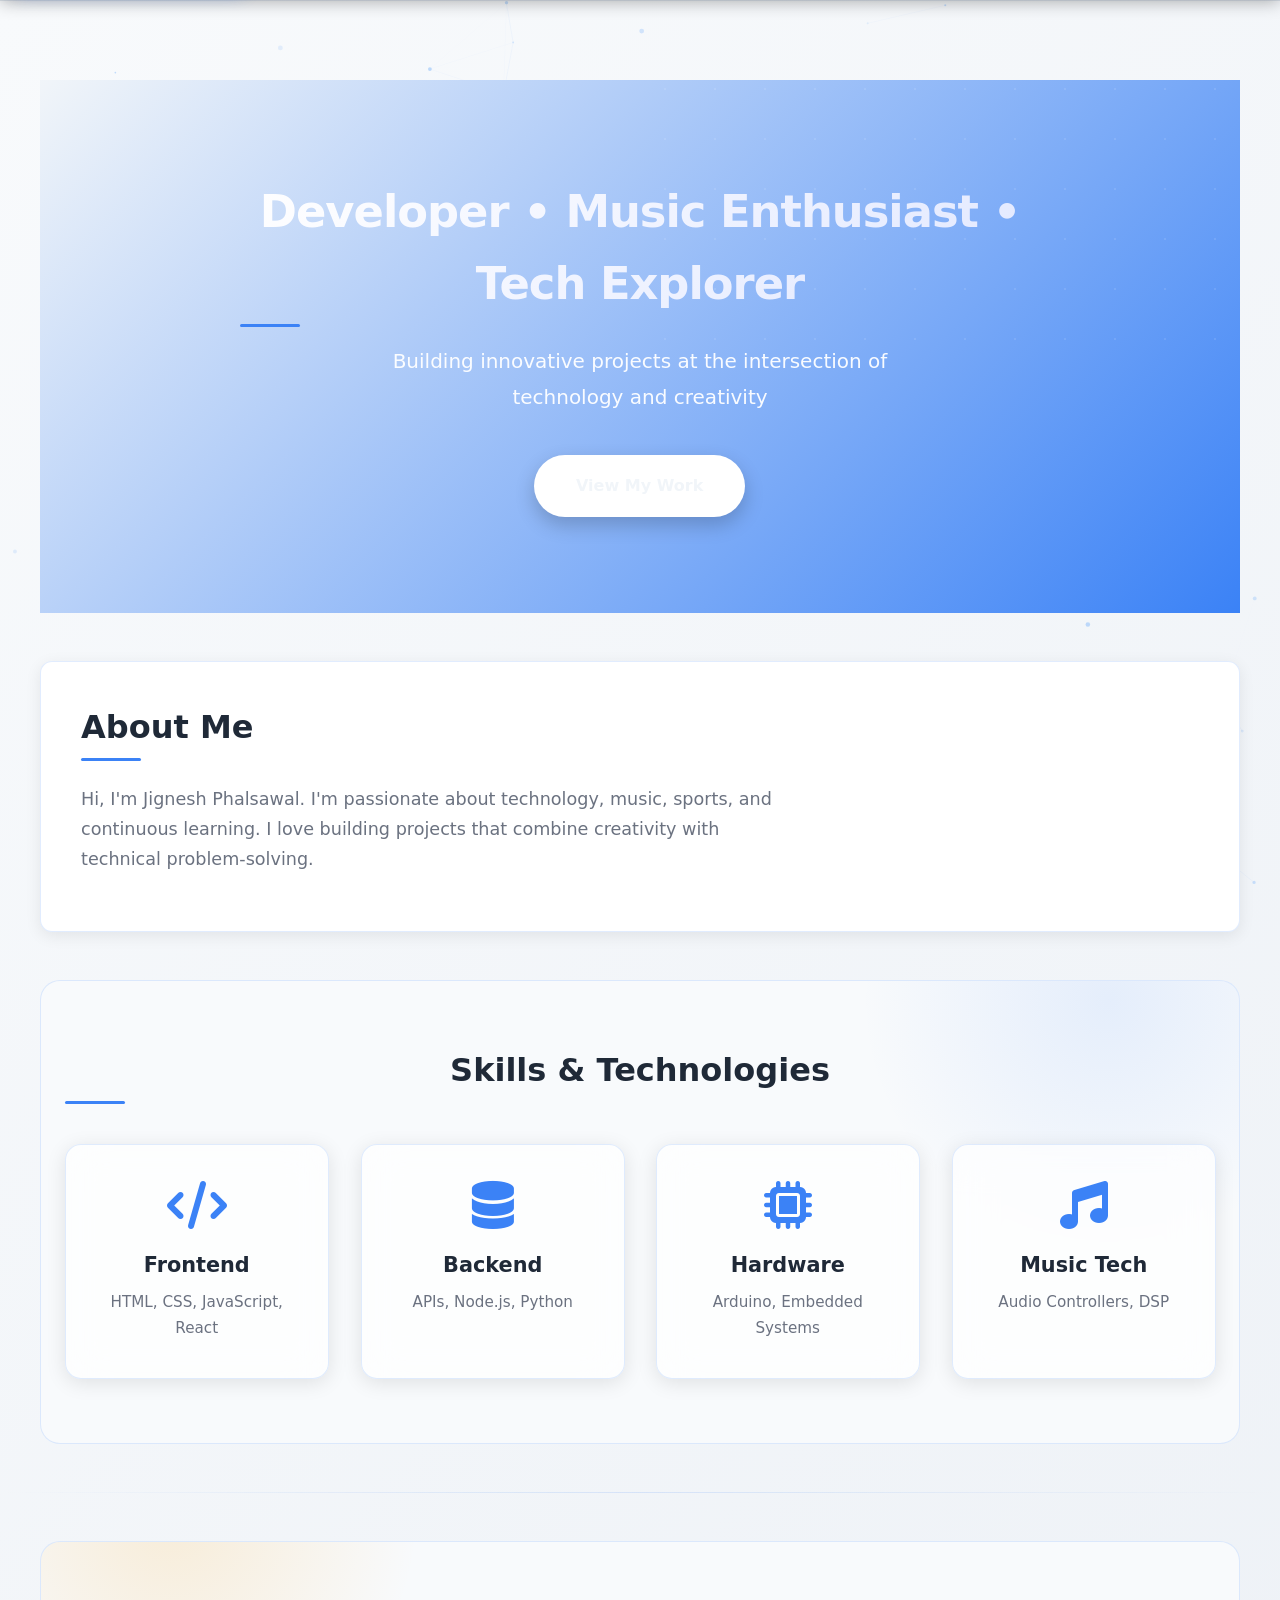
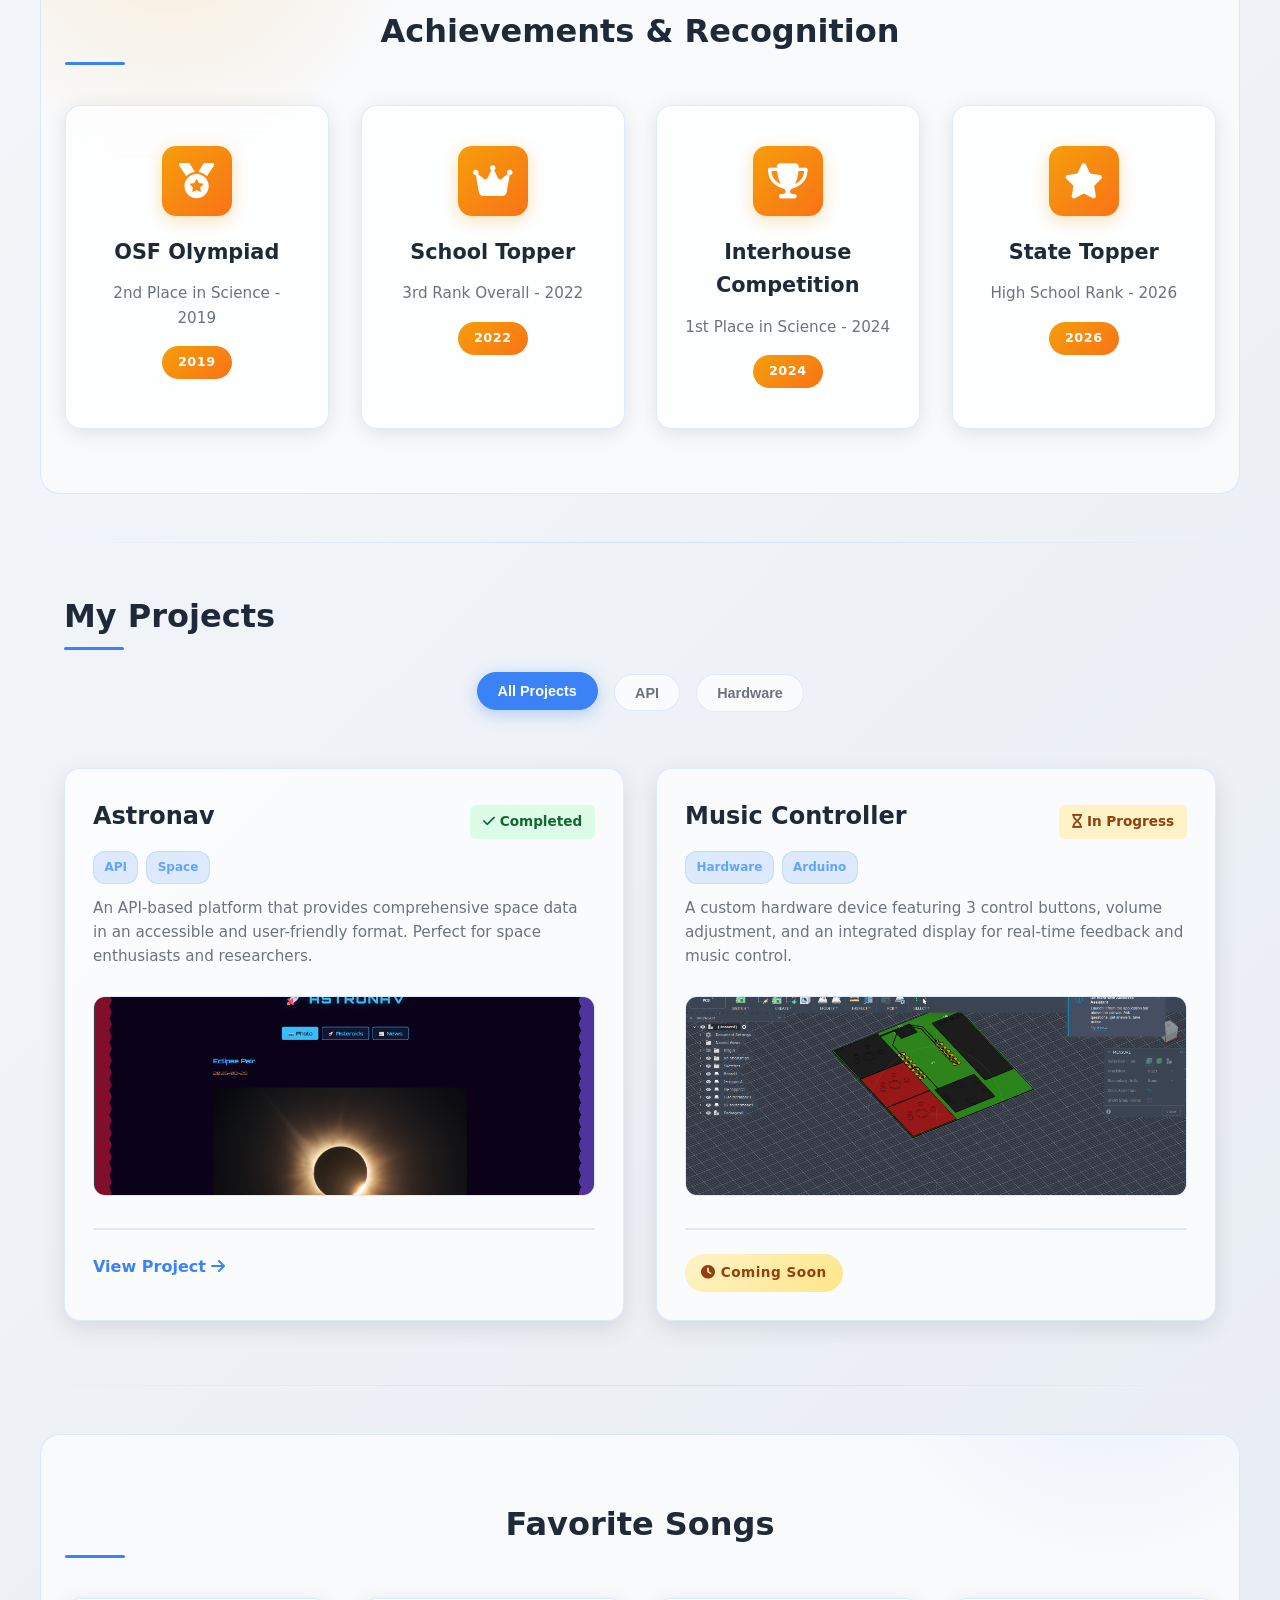
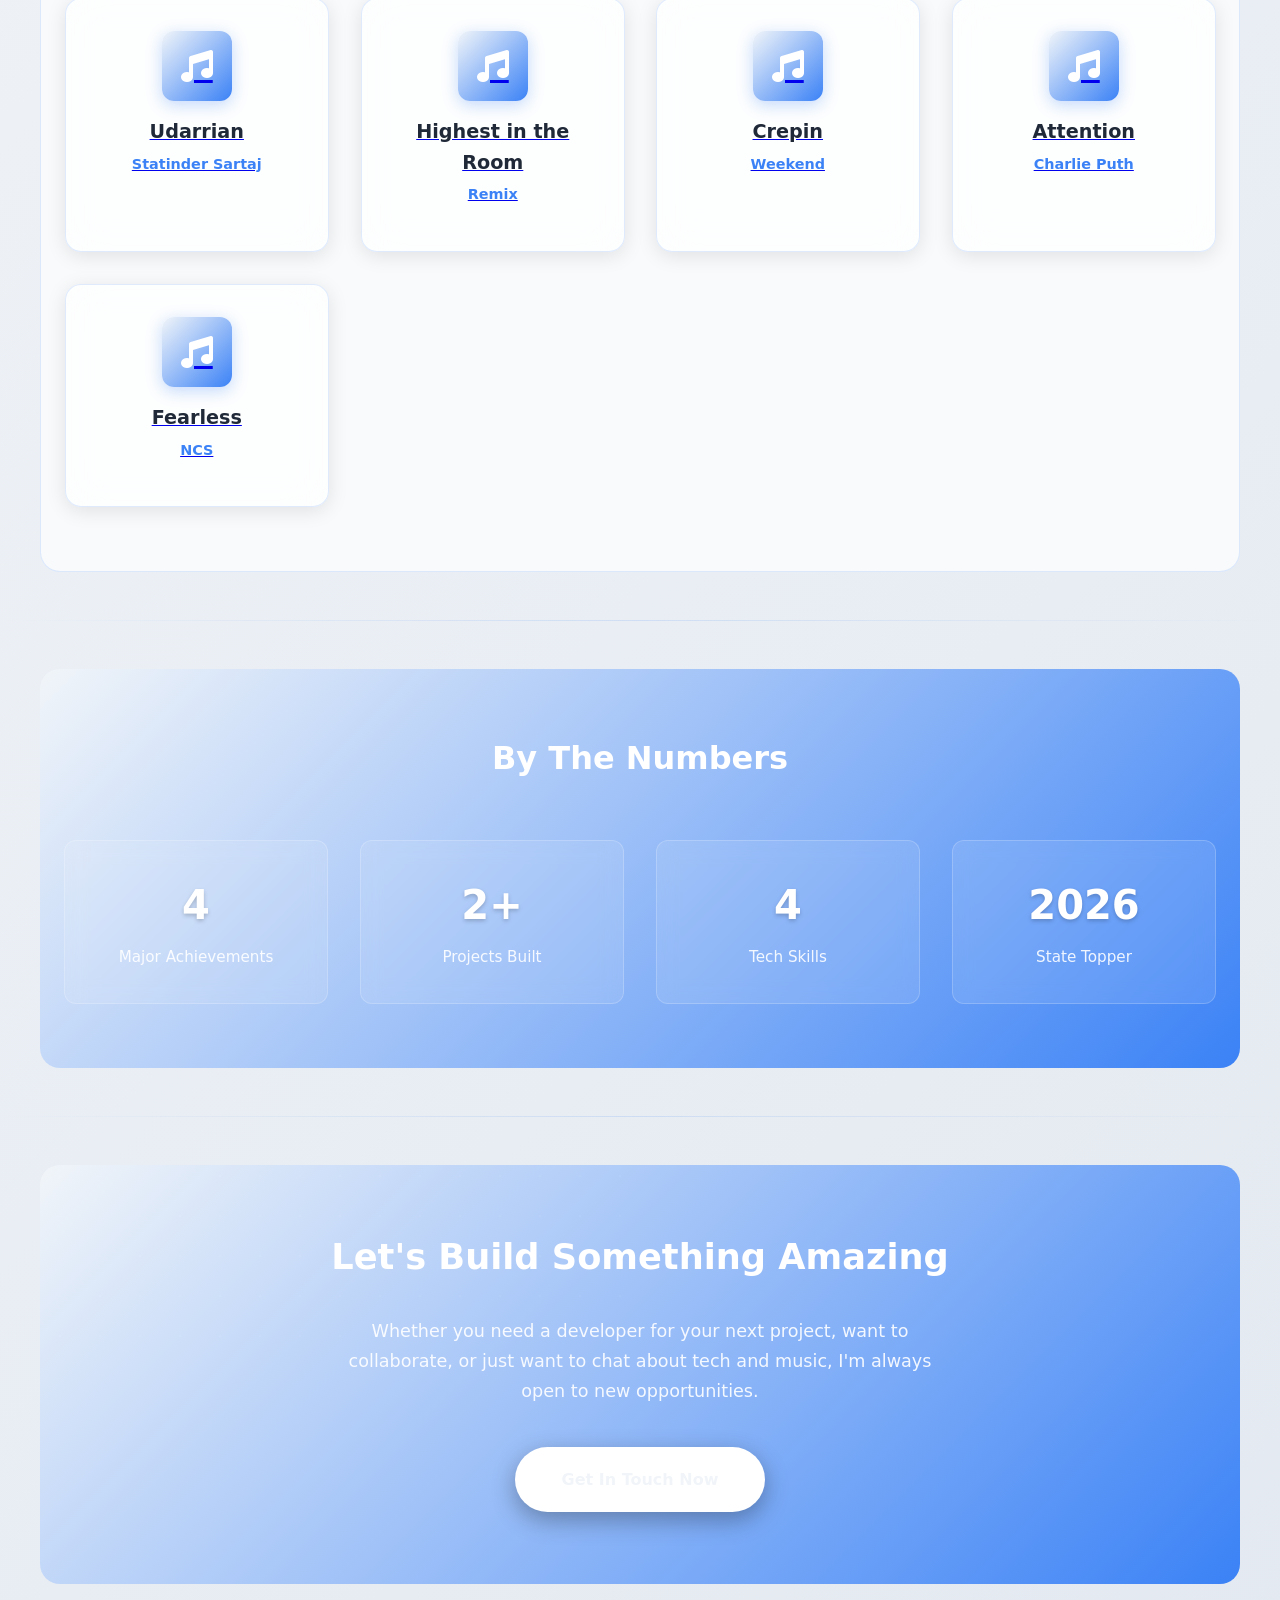
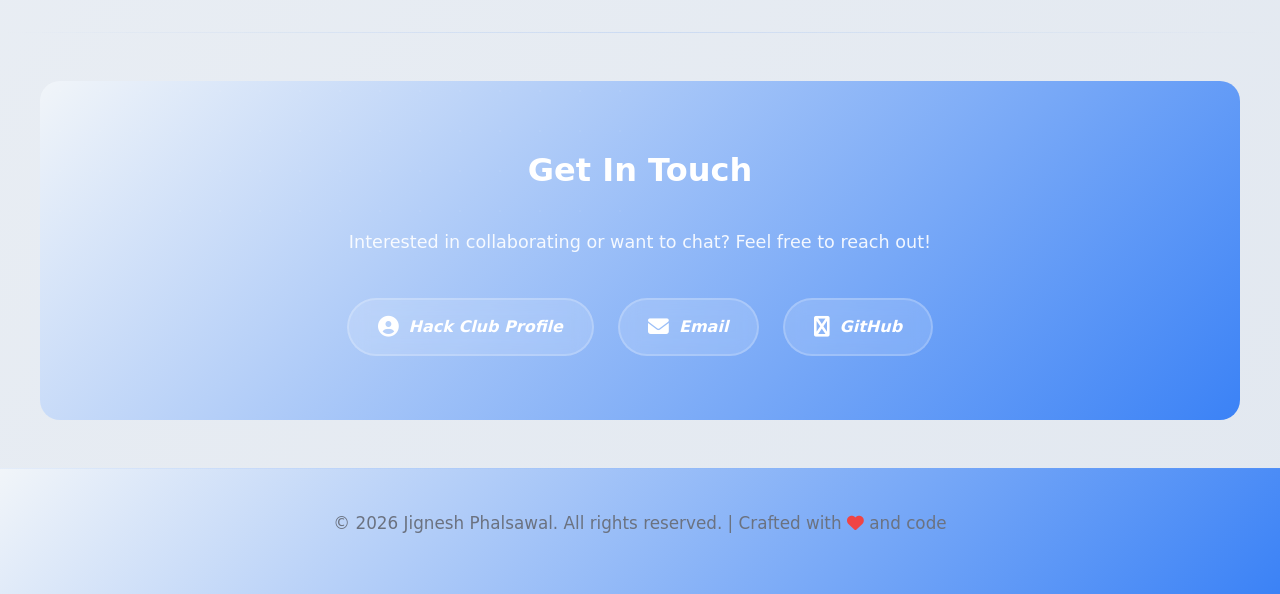
==== index.html @ af031194 "Add files via upload" ====
<!DOCTYPE html>
<html lang="en">
<head>
    <meta charset="UTF-8">
    <meta name="viewport" content="width=device-width, initial-scale=1.0">
    <meta name="description" content="Jignesh Phalsawal - Full Stack Developer, Music Enthusiast, and Tech Explorer. Portfolio showcasing web development projects, achievements, and technical expertise.">
    <meta name="keywords" content="developer, portfolio, web development, music tech, Arduino, projects">
    <meta name="author" content="Jignesh Phalsawal">

    <!-- Open Graph Tags -->
    <meta property="og:title" content="Jignesh Phalsawal - Developer Portfolio">
    <meta property="og:description" content="Explore my projects, skills, and achievements in web development and music technology.">
    <meta property="og:type" content="website">

    <!-- Twitter Card Tags -->
    <meta name="twitter:card" content="summary_large_image">
    <meta name="twitter:title" content="Jignesh Phalsawal - Developer Portfolio">
    <meta name="twitter:description" content="Full Stack Developer & Music Enthusiast">

    <title>Jignesh Phalsawal | Developer, Music Enthusiast & Tech Explorer</title>
    <link rel="stylesheet" href="https://cdnjs.cloudflare.com/ajax/libs/font-awesome/6.4.0/css/all.min.css" crossorigin="anonymous" referrerpolicy="no-referrer">
    <link rel="stylesheet" href="style.css">
</head>
<body>
    <a href="#main-content" class="skip-link">Skip to main content</a>
    <canvas id="particleCanvas" class="particle-canvas" aria-hidden="true"></canvas>

    <header>
        <div class="header-top">
            <h1>Jignesh Phalsawal</h1>
            <nav aria-label="Main Navigation">
                <a href="#introduction">About</a>
                <a href="#skills">Skills</a>
                <a href="#achievements">Achievements</a>
                <a href="#projects">Projects</a>
                <a href="#favorites">Favorites</a>
                <a href="#contact">Contact</a>
            </nav>
            <button class="theme-toggle" id="themeToggle" aria-label="Toggle dark mode">🌙 Dark Mode</button>
        </div>
    </header>

    <!-- Command Palette -->
    <div class="command-palette-overlay" id="commandPaletteOverlay"></div>
    <div class="command-palette" id="commandPalette">
        <div class="command-palette-content">
            <input
                type="text"
                class="command-palette-input"
                id="commandPaletteInput"
                placeholder="Search projects, sections, or commands... (Cmd+K)"
                aria-label="Command palette search"
            >
            <ul class="command-palette-results" id="commandPaletteResults"></ul>
            <div class="command-palette-footer">
                <span>Press <kbd>Esc</kbd> to close</span>
            </div>
        </div>
    </div>

    <main id="main-content">
        <!-- Hero Section -->
        <section class="hero" aria-label="Hero Section">
            <div class="hero-content">
                <h2>Developer • Music Enthusiast • Tech Explorer</h2>
                <p>Building innovative projects at the intersection of technology and creativity</p>
                <a href="#projects" class="cta-button">View My Work</a>
            </div>
        </section>

        <!-- About Section -->
        <section id="introduction" aria-labelledby="about-heading">
            <h2 id="about-heading">About Me</h2>
            <p>
                Hi, I'm Jignesh Phalsawal. I'm passionate about technology, music, sports, and continuous learning.
                I love building projects that combine creativity with technical problem-solving.
            </p>
        </section>

        <!-- Skills Section -->
        <section id="skills" aria-labelledby="skills-heading">
            <h2 id="skills-heading">Skills & Technologies</h2>
            <div class="skills-grid">
                <div class="skill-card">
                    <i class="fas fa-code" aria-hidden="true"></i>
                    <h3>Frontend</h3>
                    <p>HTML, CSS, JavaScript, React</p>
                </div>
                <div class="skill-card">
                    <i class="fas fa-database" aria-hidden="true"></i>
                    <h3>Backend</h3>
                    <p>APIs, Node.js, Python</p>
                </div>
                <div class="skill-card">
                    <i class="fas fa-microchip" aria-hidden="true"></i>
                    <h3>Hardware</h3>
                    <p>Arduino, Embedded Systems</p>
                </div>
                <div class="skill-card">
                    <i class="fas fa-music" aria-hidden="true"></i>
                    <h3>Music Tech</h3>
                    <p>Audio Controllers, DSP</p>
                </div>
            </div>
        </section>

        <hr>

        <!-- Achievements Section -->
        <section id="achievements" aria-labelledby="achievements-heading">
            <h2 id="achievements-heading">Achievements & Recognition</h2>
            <div class="achievements-grid">
                <div class="achievement-card">
                    <div class="achievement-icon">
                        <i class="fas fa-medal" aria-hidden="true"></i>
                    </div>
                    <h3>OSF Olympiad</h3>
                    <p>2nd Place in Science - 2019</p>
                    <span class="achievement-year">2019</span>
                </div>
                <div class="achievement-card">
                    <div class="achievement-icon">
                        <i class="fas fa-crown" aria-hidden="true"></i>
                    </div>
                    <h3>School Topper</h3>
                    <p>3rd Rank Overall - 2022</p>
                    <span class="achievement-year">2022</span>
                </div>
                <div class="achievement-card">
                    <div class="achievement-icon">
                        <i class="fas fa-trophy" aria-hidden="true"></i>
                    </div>
                    <h3>Interhouse Competition</h3>
                    <p>1st Place in Science - 2024</p>
                    <span class="achievement-year">2024</span>
                </div>
                <div class="achievement-card">
                    <div class="achievement-icon">
                        <i class="fas fa-star" aria-hidden="true"></i>
                    </div>
                    <h3>State Topper</h3>
                    <p>High School Rank - 2026</p>
                    <span class="achievement-year">2026</span>
                </div>
            </div>
        </section>

        <hr>

        <!-- Projects Section -->
        <section id="projects" aria-labelledby="projects-heading">
            <h2 id="projects-heading">My Projects</h2>
            <div class="project-filters">
                <button class="filter-tag active" data-filter="all">All Projects</button>
                <button class="filter-tag" data-filter="api">API</button>
                <button class="filter-tag" data-filter="hardware">Hardware</button>
            </div>
            <div class="project-list">
                <article class="card" data-category="api">
                    <div class="card-header">
                        <h3>Astronav</h3>
                        <span class="status completed"><i class="fas fa-check"></i> Completed</span>
                    </div>
                    <div class="card-tags">
                        <span class="tag">API</span>
                        <span class="tag">Space</span>
                    </div>
                    <p>An API-based platform that provides comprehensive space data in an accessible and user-friendly format. Perfect for space enthusiasts and researchers.</p>
                    <img src="a.png" alt="Astronav project - Space data platform interface showing API integration">
                    <div class="card-footer">
                        <a href="https://github.com/jigneshphalsawal-cloud/astronav" class="project-link" target="_blank" rel="noopener noreferrer">View Project <i class="fas fa-arrow-right" aria-hidden="true"></i></a>
                    </div>
                </article>
                <article class="card" data-category="hardware">
                    <div class="card-header">
                        <h3>Music Controller</h3>
                        <span class="status in-progress"><i class="fas fa-hourglass" aria-hidden="true"></i> In Progress</span>
                    </div>
                    <div class="card-tags">
                        <span class="tag">Hardware</span>
                        <span class="tag">Arduino</span>
                    </div>
                    <p>A custom hardware device featuring 3 control buttons, volume adjustment, and an integrated display for real-time feedback and music control.</p>
                    <img src="p.png" alt="Music Controller project - Hardware device with control buttons and display">
                    <div class="card-footer">
                        <span class="in-progress-badge"><i class="fas fa-clock" aria-hidden="true"></i> Coming Soon</span>
                    </div>
                </article>
            </div>
        </section>

        <!-- Project Modal -->
        <div class="modal-overlay" id="projectModal" role="dialog" aria-modal="true" aria-labelledby="modalTitle">
            <div class="project-modal">
                <button class="modal-close-btn" id="modalClose" aria-label="Close modal">
                    <i class="fas fa-times"></i>
                </button>
                <div class="modal-header">
                    <span class="modal-category-badge" id="modalCategory">API</span>
                    <h2 class="modal-title" id="modalTitle">Project Title</h2>
                </div>
                <div class="modal-image-container">
                    <img src="" alt="" class="modal-image" id="modalImage">
                </div>
                <p class="modal-description" id="modalDescription">Project description goes here.</p>
                <h3 class="modal-section-title"><i class="fas fa-star"></i> Key Features</h3>
                <ul class="modal-features-list" id="modalFeatures">
                    <li><i class="fas fa-check"></i> Feature 1</li>
                </ul>
                <div class="modal-tags" id="modalTags">
                    <span class="modal-tag">HTML</span>
                </div>
                <div class="modal-actions">
                    <a href="#" class="modal-btn-primary" id="modalGitHubLink" target="_blank" rel="noopener noreferrer">
                        <i class="fab fa-github"></i> View on GitHub
                    </a>
                    <button class="modal-btn-secondary" id="modalCloseBtn">
                        <i class="fas fa-times"></i> Close
                    </button>
                </div>
            </div>
        </div>

        <hr>

        <!-- Favorite Songs Section -->
        <section id="favorites" aria-labelledby="favorites-heading">
            <h2 id="favorites-heading">Favorite Songs</h2>
            <div class="songs-grid">
                <a href="https://open.spotify.com/search/Udarrian%20Statinder%20Sartaj" target="_blank" rel="noopener noreferrer" class="song-card">
                    <div class="song-icon">
                        <i class="fas fa-music" aria-hidden="true"></i>
                    </div>
                    <h3>Udarrian</h3>
                    <p class="artist">Statinder Sartaj</p>
                </a>
                <a href="https://www.youtube.com/watch?v=8wsgLaGUW7s" target="_blank" rel="noopener noreferrer" class="song-card">
                    <div class="song-icon">
                        <i class="fas fa-music" aria-hidden="true"></i>
                    </div>
                    <h3>Highest in the Room</h3>
                    <p class="artist">Remix</p>
                </a>
                <a href="https://open.spotify.com/search/Crepin%20Weekend" target="_blank" rel="noopener noreferrer" class="song-card">
                    <div class="song-icon">
                        <i class="fas fa-music" aria-hidden="true"></i>
                    </div>
                    <h3>Crepin</h3>
                    <p class="artist">Weekend</p>
                </a>
                <a href="https://open.spotify.com/search/Attention%20Charlie%20Puth" target="_blank" rel="noopener noreferrer" class="song-card">
                    <div class="song-icon">
                        <i class="fas fa-music" aria-hidden="true"></i>
                    </div>
                    <h3>Attention</h3>
                    <p class="artist">Charlie Puth</p>
                </a>
                <a href="https://open.spotify.com/search/Fearless%20NCS" target="_blank" rel="noopener noreferrer" class="song-card">
                    <div class="song-icon">
                        <i class="fas fa-music" aria-hidden="true"></i>
                    </div>
                    <h3>Fearless</h3>
                    <p class="artist">NCS</p>
                </a>
            </div>
        </section>

        <hr>


        <!-- Stats Section -->
        <section id="stats" aria-labelledby="stats-heading">
            <h2 id="stats-heading">By The Numbers</h2>
            <div class="stats-grid">
                <div class="stat-card">
                    <h3>4</h3>
                    <p>Major Achievements</p>
                </div>
                <div class="stat-card">
                    <h3>2+</h3>
                    <p>Projects Built</p>
                </div>
                <div class="stat-card">
                    <h3>4</h3>
                    <p>Tech Skills</p>
                </div>
                <div class="stat-card">
                    <h3>2026</h3>
                    <p>State Topper</p>
                </div>
            </div>
        </section>

        <hr>

        <!-- CTA Section -->
        <section id="cta-section" aria-labelledby="cta-heading">
            <h2 id="cta-heading">Let's Build Something Amazing</h2>
            <p>Whether you need a developer for your next project, want to collaborate, or just want to chat about tech and music, I'm always open to new opportunities.</p>
            <a href="#contact" class="cta-button-large">Get In Touch Now</a>
        </section>

        <hr>

        <!-- Contact Section -->
        <section id="contact" aria-labelledby="contact-heading">
            <h2 id="contact-heading">Get In Touch</h2>
            <p>Interested in collaborating or want to chat? Feel free to reach out!</p>
            <address class="contact-links">
                <a href="https://stardance.hackclub.com/@jigneshphalsawal" class="contact-link" target="_blank" rel="noopener noreferrer" aria-label="Visit Hack Club Profile">
                    <i class="fas fa-user-circle" aria-hidden="true"></i> Hack Club Profile
                </a>
                <a href="mailto:jigneshphalsawal@gmail.com" class="contact-link" aria-label="Send email">
                    <i class="fas fa-envelope" aria-hidden="true"></i> Email
                </a>
                <a href="https://github.com/jigneshphalsawal-cloud" class="contact-link" target="_blank" rel="noopener noreferrer" aria-label="Visit GitHub Profile">
                    <i class="fas fa-github" aria-hidden="true"></i> GitHub
                </a>
            </address>
        </section>
    </main>

    <!-- Footer -->
    <footer role="contentinfo">
        <p>&copy; 2026 Jignesh Phalsawal. All rights reserved. | Crafted with <i class="fas fa-heart" aria-label="love"></i> and code</p>
    </footer>

    <!-- Back to Top Button -->
    <button class="back-to-top" id="backToTop" aria-label="Back to top">
        <i class="fas fa-arrow-up" aria-hidden="true"></i>
    </button>

    

    <script defer>
        const CONFIG = {
            SCROLL_THRESHOLD: 300,
            HERO_HIDE_THRESHOLD: 100,
            COMMAND_PALETTE_COMMANDS: [
                { id: 'about', title: 'About', desc: 'Jump to About section', icon: '👤', href: '#introduction' },
                { id: 'skills', title: 'Skills', desc: 'View my skills & tech stack', icon: '⚙️', href: '#skills' },
                { id: 'achievements', title: 'Achievements', desc: 'My awards & recognition', icon: '🏆', href: '#achievements' },
                { id: 'projects', title: 'Projects', desc: 'View my portfolio projects', icon: '💻', href: '#projects' },
                { id: 'songs', title: 'Favorites', desc: 'My favorite songs', icon: '🎵', href: '#favorites' },
                { id: 'contact', title: 'Contact', desc: 'Get in touch with me', icon: '💬', href: '#contact' },
                { id: 'email', title: 'Copy Email', desc: 'Copy email to clipboard', icon: '📧', action: 'copyEmail' },
                { id: 'github', title: 'GitHub Profile', desc: 'Open my GitHub', icon: '🐙', href: 'https://github.com/jigneshphalsawal-cloud' },
            ]
        };

        function initThemeToggle() {
            const themeToggle = document.getElementById('themeToggle');
            const htmlElement = document.documentElement;

            if (!themeToggle) return;

            const currentTheme = localStorage.getItem('theme') || 'light';
            if (currentTheme === 'dark') {
                htmlElement.classList.add('dark-mode');
                themeToggle.textContent = '☀️ Light Mode';
            }

            themeToggle.addEventListener('click', function() {
                htmlElement.classList.toggle('dark-mode');
                const newTheme = htmlElement.classList.contains('dark-mode') ? 'dark' : 'light';
                localStorage.setItem('theme', newTheme);
                themeToggle.textContent = newTheme === 'dark' ? '☀️ Light Mode' : '🌙 Dark Mode';
            });
        }

        function initBackToTop() {
            const backToTopButton = document.getElementById('backToTop');
            if (!backToTopButton) return;

            window.addEventListener('scroll', function() {
                if (window.pageYOffset > CONFIG.SCROLL_THRESHOLD) {
                    backToTopButton.classList.add('show');
                } else {
                    backToTopButton.classList.remove('show');
                }
            }, { passive: true });

            backToTopButton.addEventListener('click', function() {
                window.scrollTo({ top: 0, behavior: 'smooth' });
            });
        }

        function initHeaderScroll() {
            const header = document.querySelector('header');
            if (!header) return;

            let lastScrollTop = 0;

            window.addEventListener('scroll', function() {
                const currentScroll = window.pageYOffset || document.documentElement.scrollTop;

                if (currentScroll > CONFIG.HERO_HIDE_THRESHOLD) {
                    if (currentScroll > lastScrollTop) {
                        header.classList.add('hide');
                    } else {
                        header.classList.remove('hide');
                    }
                }

                lastScrollTop = Math.max(0, currentScroll);
            }, { passive: true });
        }

        function initProjectFilters() {
            const filterTags = document.querySelectorAll('.filter-tag');
            const cards = document.querySelectorAll('.card[data-category]');

            filterTags.forEach(tag => {
                tag.addEventListener('click', () => {
                    filterTags.forEach(t => t.classList.remove('active'));
                    tag.classList.add('active');

                    const filter = tag.dataset.filter;
                    cards.forEach(card => {
                        if (filter === 'all' || card.dataset.category === filter) {
                            card.style.display = '';
                            setTimeout(() => card.classList.add('reveal-active'), 50);
                        } else {
                            card.style.display = 'none';
                            card.classList.remove('reveal-active');
                        }
                    });
                });
            });
        }

        function initScrollReveal() {
            const reveals = document.querySelectorAll('section, .card, .skill-card, .achievement-card, .song-card');

            const observer = new IntersectionObserver((entries) => {
                entries.forEach(entry => {
                    if (entry.isIntersecting) {
                        entry.target.classList.add('reveal-active');
                        observer.unobserve(entry.target);
                    }
                });
            }, { threshold: 0.1, rootMargin: '0px 0px -50px 0px' });

            reveals.forEach(el => {
                el.classList.add('reveal');
                observer.observe(el);
            });
        }

        function initCommandPalette() {
            const overlay = document.getElementById('commandPaletteOverlay');
            const palette = document.getElementById('commandPalette');
            const input = document.getElementById('commandPaletteInput');
            const results = document.getElementById('commandPaletteResults');

            if (!overlay || !palette || !input || !results) return;

            function openPalette() {
                overlay.classList.add('active');
                palette.classList.add('active');
                input.focus();
            }

            function closePalette() {
                overlay.classList.remove('active');
                palette.classList.remove('active');
                input.value = '';
                results.innerHTML = '';
            }

            function renderResults(query) {
                results.innerHTML = '';
                const filtered = CONFIG.COMMAND_PALETTE_COMMANDS.filter(cmd =>
                    cmd.title.toLowerCase().includes(query.toLowerCase()) ||
                    cmd.desc.toLowerCase().includes(query.toLowerCase())
                );

                if (filtered.length === 0) {
                    results.innerHTML = '<li style="padding: 1rem; text-align: center; color: var(--text-light);">No results found</li>';
                    return;
                }

                filtered.forEach(cmd => {
                    const li = document.createElement('li');
                    li.className = 'command-palette-item';
                    li.innerHTML = `
                        <span class="command-palette-item-icon">${cmd.icon}</span>
                        <div class="command-palette-item-content">
                            <div class="command-palette-item-title">${cmd.title}</div>
                            <div class="command-palette-item-desc">${cmd.desc}</div>
                        </div>
                    `;
                    li.addEventListener('click', () => executeCommand(cmd));
                    results.appendChild(li);
                });
            }

            function executeCommand(cmd) {
                if (cmd.action === 'copyEmail') {
                    navigator.clipboard.writeText('jigneshphalsawal@gmail.com');
                    alert('Email copied to clipboard!');
                } else if (cmd.href) {
                    if (cmd.href.startsWith('http')) {
                        window.open(cmd.href, '_blank');
                    } else {
                        document.querySelector(cmd.href).scrollIntoView({ behavior: 'smooth' });
                    }
                }
                closePalette();
            }

            // Keyboard shortcuts
            document.addEventListener('keydown', (e) => {
                if ((e.metaKey || e.ctrlKey) && e.key === 'k') {
                    e.preventDefault();
                    palette.classList.contains('active') ? closePalette() : openPalette();
                } else if (e.key === 'Escape') {
                    closePalette();
                }
            });

            input.addEventListener('input', (e) => renderResults(e.target.value));
            overlay.addEventListener('click', closePalette);
        }

        function initParticleCanvas() {
            const canvas = document.getElementById('particleCanvas');
            if (!canvas) return;

            if (window.matchMedia && window.matchMedia('(prefers-reduced-motion: reduce)').matches) {
                return;
            }

            const ctx = canvas.getContext('2d');
            let width = (canvas.width = window.innerWidth);
            let height = (canvas.height = window.innerHeight);

            let particles = [];
            const particleCount = Math.min(Math.floor((width * height) / 25000), 50);

            class Particle {
                constructor() {
                    this.reset();
                }

                reset() {
                    this.x = Math.random() * width;
                    this.y = Math.random() * height;
                    this.vx = (Math.random() - 0.5) * 0.4;
                    this.vy = (Math.random() - 0.5) * 0.4;
                    this.radius = Math.random() * 1.8 + 0.8;
                    this.alpha = Math.random() * 0.5 + 0.2;
                }

                update() {
                    this.x += this.vx;
                    this.y += this.vy;

                    if (this.x < 0 || this.x > width) this.vx *= -1;
                    if (this.y < 0 || this.y > height) this.vy *= -1;
                }

                draw() {
                    ctx.beginPath();
                    ctx.arc(this.x, this.y, this.radius, 0, Math.PI * 2);
                    ctx.fillStyle = `rgba(96, 165, 250, ${this.alpha})`;
                    ctx.fill();
                }
            }

            for (let i = 0; i < particleCount; i++) {
                particles.push(new Particle());
            }

            let animationFrameId;
            function animate() {
                ctx.clearRect(0, 0, width, height);

                // Draw connecting constellation lines
                for (let i = 0; i < particles.length; i++) {
                    for (let j = i + 1; j < particles.length; j++) {
                        const dx = particles[i].x - particles[j].x;
                        const dy = particles[i].y - particles[j].y;
                        const dist = Math.sqrt(dx * dx + dy * dy);

                        if (dist < 120) {
                            ctx.beginPath();
                            ctx.moveTo(particles[i].x, particles[i].y);
                            ctx.lineTo(particles[j].x, particles[j].y);
                            ctx.strokeStyle = `rgba(59, 130, 246, ${0.15 * (1 - dist / 120)})`;
                            ctx.lineWidth = 0.8;
                            ctx.stroke();
                        }
                    }
                }

                particles.forEach((p) => {
                    p.update();
                    p.draw();
                });

                animationFrameId = requestAnimationFrame(animate);
            }

            animate();

            let resizeTimeout;
            window.addEventListener('resize', () => {
                clearTimeout(resizeTimeout);
                resizeTimeout = setTimeout(() => {
                    width = canvas.width = window.innerWidth;
                    height = canvas.height = window.innerHeight;
                }, 150);
            }, { passive: true });
        }

        function init() {
            initThemeToggle();
            initBackToTop();
            initHeaderScroll();
            initScrollReveal();
            initCommandPalette();
            initProjectFilters();
            initParticleCanvas();
        }

        if (document.readyState === 'loading') {
            document.addEventListener('DOMContentLoaded', init);
        } else {
            init();
        }
    </script>

</body>
</html>
---- style.css ----
* {
    margin: 0;
    padding: 0;
    box-sizing: border-box;
}

:root {
    /* Dark-first color palette */
    --primary-950: #0c1729;
    --primary-900: #0f172a;
    --primary-800: #1e293b;
    --primary-700: #334155;

    --accent-500: #3b82f6;
    --accent-400: #60a5fa;
    --accent-300: #93c5fd;

    --success: #10b981;
    --warning: #f59e0b;

    --text-primary: #f1f5f9;
    --text-secondary: #cbd5e1;
    --text-tertiary: #94a3b8;

    --surface-dark: #0f172a;
    --surface-card: #1e293b;
    --surface-overlay: rgba(30, 41, 59, 0.5);

    --border: rgba(59, 130, 246, 0.2);
    --border-light: rgba(59, 130, 246, 0.1);
}

@media (prefers-color-scheme: light) {
    :root:not([data-theme="dark"]) {
        --primary-950: #f8fafc;
        --primary-900: #f1f5f9;
        --primary-800: #e2e8f0;
        --primary-700: #cbd5e1;

        --text-primary: #1f2937;
        --text-secondary: #6b7280;
        --text-tertiary: #9ca3af;

        --surface-dark: #f8fafc;
        --surface-card: #ffffff;
        --surface-overlay: rgba(255, 255, 255, 0.7);

        --border: rgba(59, 130, 246, 0.15);
        --border-light: rgba(59, 130, 246, 0.08);
    }
}

:root[data-theme="light"] {
    --primary-950: #f8fafc;
    --primary-900: #f1f5f9;
    --primary-800: #e2e8f0;
    --primary-700: #cbd5e1;

    --text-primary: #1f2937;
    --text-secondary: #6b7280;
    --text-tertiary: #9ca3af;

    --surface-dark: #f8fafc;
    --surface-card: #ffffff;
    --surface-overlay: rgba(255, 255, 255, 0.7);

    --border: rgba(59, 130, 246, 0.15);
    --border-light: rgba(59, 130, 246, 0.08);
}

body {
    font-family: -apple-system, BlinkMacSystemFont, 'Segoe UI', system-ui, sans-serif;
    background: linear-gradient(135deg, var(--surface-dark) 0%, var(--primary-800) 100%);
    color: var(--text-primary);
    line-height: 1.6;
    min-height: 100vh;
    padding-top: 80px;
    transition: background 0.3s ease, color 0.3s ease;
}

/* Header & Navigation */
header {
    background: rgba(30, 41, 59, 0.5);
    backdrop-filter: blur(20px);
    -webkit-backdrop-filter: blur(20px);
    padding: 1rem 1.5rem;
    box-shadow: 0 2px 16px rgba(0, 0, 0, 0.3);
    position: fixed;
    top: 0;
    z-index: 100;
    width: 100%;
    transition: transform 0.3s ease, background 0.3s ease;
    transform: translateY(0);
    border-bottom: 1px solid var(--border);
}

header.hide {
    transform: translateY(-100%);
}

.header-top {
    display: flex;
    justify-content: space-between;
    align-items: center;
    width: 100%;
    max-width: 1200px;
    margin: 0 auto;
    padding: 0;
}

h1 {
    color: var(--text-primary);
    font-size: 1.25rem;
    font-weight: 800;
    letter-spacing: -0.8px;
    margin: 0;
    background: linear-gradient(135deg, var(--accent-400) 0%, var(--accent-300) 100%);
    -webkit-background-clip: text;
    -webkit-text-fill-color: transparent;
    background-clip: text;
}

nav {
    display: flex;
    gap: 0.5rem;
    align-items: center;
}

nav a {
    color: var(--text-primary);
    text-decoration: none;
    font-weight: 500;
    font-size: 0.85rem;
    transition: all 0.3s ease;
    position: relative;
    padding: 0.5rem 0.75rem;
    border-radius: 6px;
}

nav a:hover {
    background: rgba(59, 130, 246, 0.1);
    color: var(--accent-500);
}

nav a::after {
    content: '';
    position: absolute;
    bottom: 0;
    left: 0.75rem;
    width: 0;
    height: 2px;
    background: var(--accent-500);
    transition: width 0.3s ease;
}

nav a:hover::after {
    width: calc(100% - 1.5rem);
}

.theme-toggle {
    background: rgba(59, 130, 246, 0.1);
    border: 1px solid var(--accent-500);
    color: var(--accent-500);
    padding: 0.5rem 1rem;
    border-radius: 8px;
    cursor: pointer;
    font-size: 0.8rem;
    font-weight: 600;
    transition: all 0.3s ease;
    margin-left: 0.5rem;
}

.theme-toggle:hover {
    background: var(--accent-500);
    color: white;
    transform: translateY(-2px);
    box-shadow: 0 4px 12px rgba(59, 130, 246, 0.3);
}

/* Sections */
section {
    max-width: 1200px;
    margin: 3rem auto;
    padding: 0 1.5rem;
}

h2 {
    font-size: 2rem;
    color: var(--text-primary);
    margin-bottom: 1.5rem;
    position: relative;
    padding-bottom: 0.5rem;
}

h2::after {
    content: '';
    position: absolute;
    bottom: 0;
    left: 0;
    width: 60px;
    height: 3px;
    background: var(--accent-500);
    border-radius: 2px;
}

#stats h2,
#cta-section h2,
#contact h2 {
    color: white;
}

p {
    color: var(--text-secondary);
    font-size: 1.05rem;
    margin-bottom: 1rem;
    line-height: 1.7;
}

hr {
    border: none;
    height: 1px;
    background: linear-gradient(to right, transparent, var(--border), transparent);
    margin: 2rem 0;
}

/* Introduction Section */
#introduction {
    background: var(--surface-card);
    padding: 2.5rem;
    border-radius: 12px;
    box-shadow: 0 4px 16px rgba(0, 0, 0, 0.08);
    border: 1px solid var(--border);
    transition: all 0.3s ease;
}

#introduction p {
    font-size: 1.1rem;
    max-width: 700px;
}

/* Hero Section */
.hero {
    background: linear-gradient(135deg, var(--primary-900) 0%, var(--accent-500) 100%);
    color: white;
    padding: 6rem 1.5rem;
    text-align: center;
    margin: 0 auto;
    margin-top: 0;
    position: relative;
    overflow: hidden;
    min-height: 500px;
    display: flex;
    align-items: center;
    justify-content: center;
    width: 100%;
    max-width: 1200px;
}

.hero::before {
    content: '';
    position: absolute;
    top: -50%;
    right: -50%;
    width: 100%;
    height: 100%;
    background: radial-gradient(circle, rgba(255, 255, 255, 0.1) 1px, transparent 1px);
    background-size: 50px 50px;
    animation: float 20s linear infinite;
    pointer-events: none;
}

@keyframes float {
    0% {
        transform: translate(0, 0);
    }
    100% {
        transform: translate(50px, 50px);
    }
}

.hero-content {
    position: relative;
    z-index: 2;
    max-width: 800px;
    width: 100%;
    animation: fadeInUp 0.8s ease-out;
    margin: 0 auto;
    display: flex;
    flex-direction: column;
    align-items: center;
    justify-content: center;
}

@keyframes fadeInUp {
    from {
        opacity: 0;
        transform: translateY(30px);
    }
    to {
        opacity: 1;
        transform: translateY(0);
    }
}

.hero-content h2 {
    color: white;
    font-size: 2.8rem;
    margin-bottom: 1rem;
    font-weight: 800;
    letter-spacing: -1px;
    animation: slideInDown 0.8s ease-out 0.2s both;
    background: linear-gradient(135deg, #ffffff 0%, #e0e7ff 100%);
    -webkit-background-clip: text;
    -webkit-text-fill-color: transparent;
    background-clip: text;
}

@keyframes slideInDown {
    from {
        opacity: 0;
        transform: translateY(-20px);
    }
    to {
        opacity: 1;
        transform: translateY(0);
    }
}

.hero-content p {
    color: rgba(255, 255, 255, 0.95);
    font-size: 1.25rem;
    margin-bottom: 2.5rem;
    max-width: 600px;
    margin-left: auto;
    margin-right: auto;
    line-height: 1.8;
    font-weight: 300;
    animation: fadeIn 0.8s ease-out 0.4s both;
}

@keyframes fadeIn {
    from {
        opacity: 0;
    }
    to {
        opacity: 1;
    }
}

.cta-button {
    display: inline-block;
    background: white;
    color: var(--primary-900);
    padding: 1rem 2.5rem;
    border-radius: 50px;
    text-decoration: none;
    font-weight: 700;
    transition: all 0.3s ease;
    box-shadow: 0 8px 20px rgba(0, 0, 0, 0.2);
    position: relative;
    overflow: hidden;
    border: 2px solid transparent;
    animation: fadeIn 0.8s ease-out 0.6s both;
}

.cta-button::before {
    content: '';
    position: absolute;
    top: 0;
    left: -100%;
    width: 100%;
    height: 100%;
    background: linear-gradient(90deg, transparent, rgba(255, 255, 255, 0.3), transparent);
    transition: left 0.5s ease;
}

.cta-button:hover::before {
    left: 100%;
}

.cta-button:hover {
    transform: translateY(-3px) scale(1.02);
    box-shadow: 0 12px 32px rgba(0, 0, 0, 0.3);
}

.cta-button:active {
    transform: translateY(-1px) scale(0.98);
}

/* Skills Section */
#skills {
    background: var(--surface-dark);
    padding: 4rem 1.5rem;
    border-radius: 20px;
    position: relative;
    overflow: hidden;
    border: 1px solid var(--border);
    transition: all 0.3s ease;
}

#skills::before {
    content: '';
    position: absolute;
    top: -50%;
    right: -10%;
    width: 500px;
    height: 500px;
    background: radial-gradient(circle, rgba(59, 130, 246, 0.1) 0%, transparent 70%);
    border-radius: 50%;
    animation: pulse 4s ease-in-out infinite;
}

@keyframes pulse {
    0%, 100% {
        transform: scale(1);
    }
    50% {
        transform: scale(1.1);
    }
}

#skills h2 {
    text-align: center;
    position: relative;
    z-index: 1;
}

#skills h2::after {
    margin-left: auto;
    margin-right: auto;
}

.skills-grid {
    display: grid;
    grid-template-columns: repeat(auto-fit, minmax(220px, 1fr));
    gap: 2rem;
    margin-top: 2.5rem;
    position: relative;
    z-index: 1;
}

.skill-card {
    background: var(--surface-overlay);
    backdrop-filter: blur(20px);
    -webkit-backdrop-filter: blur(20px);
    padding: 2.25rem 1.75rem;
    border-radius: 16px;
    text-align: center;
    box-shadow: 0 4px 20px rgba(0, 0, 0, 0.1);
    transition: all 0.4s cubic-bezier(0.34, 1.56, 0.64, 1);
    border: 1px solid var(--border);
    position: relative;
    overflow: hidden;
}

.skill-card::before {
    content: '';
    position: absolute;
    top: 0;
    left: 0;
    width: 100%;
    height: 4px;
    background: linear-gradient(90deg, var(--accent-500), var(--accent-300));
    transform: scaleX(0);
    transform-origin: left;
    transition: transform 0.3s ease;
}

.skill-card:hover::before {
    transform: scaleX(1);
}

.skill-card:hover {
    transform: translateY(-10px) scale(1.02);
    box-shadow: 0 16px 40px rgba(59, 130, 246, 0.25);
    border-color: var(--accent-400);
}

.skill-card i {
    font-size: 3rem;
    color: var(--accent-500);
    margin-bottom: 1.25rem;
    transition: transform 0.4s cubic-bezier(0.34, 1.56, 0.64, 1);
    display: inline-block;
}

.skill-card:hover i {
    transform: scale(1.2) rotate(8deg);
}

.skill-card h3 {
    color: var(--text-primary);
    font-size: 1.3rem;
    margin-bottom: 0.5rem;
    font-weight: 700;
}

.skill-card p {
    color: var(--text-secondary);
    font-size: 0.95rem;
    margin: 0;
}

/* Achievements Section */
#achievements {
    background: var(--surface-dark);
    padding: 4rem 1.5rem;
    border-radius: 20px;
    position: relative;
    overflow: hidden;
    border: 1px solid var(--border);
    transition: all 0.3s ease;
}

#achievements::before {
    content: '';
    position: absolute;
    top: -50%;
    left: -10%;
    width: 500px;
    height: 500px;
    background: radial-gradient(circle, rgba(245, 158, 11, 0.15) 0%, transparent 70%);
    border-radius: 50%;
    animation: pulse 4s ease-in-out infinite;
}

#achievements h2 {
    text-align: center;
    position: relative;
    z-index: 1;
}

#achievements h2::after {
    margin-left: auto;
    margin-right: auto;
}

.achievements-grid {
    display: grid;
    grid-template-columns: repeat(auto-fit, minmax(240px, 1fr));
    gap: 2rem;
    margin-top: 2.5rem;
    position: relative;
    z-index: 1;
}

.achievement-card {
    background: var(--surface-overlay);
    backdrop-filter: blur(20px);
    -webkit-backdrop-filter: blur(20px);
    padding: 2.5rem 1.75rem;
    border-radius: 16px;
    text-align: center;
    box-shadow: 0 4px 20px rgba(0, 0, 0, 0.1);
    transition: all 0.4s cubic-bezier(0.34, 1.56, 0.64, 1);
    border: 1px solid var(--border);
    position: relative;
    overflow: hidden;
}

.achievement-card::before {
    content: '';
    position: absolute;
    top: 0;
    left: 0;
    width: 100%;
    height: 4px;
    background: linear-gradient(90deg, #f59e0b, #f97316);
    transform: scaleX(0);
    transform-origin: left;
    transition: transform 0.3s ease;
}

.achievement-card:hover::before {
    transform: scaleX(1);
}

.achievement-card:hover {
    transform: translateY(-10px) scale(1.02);
    box-shadow: 0 16px 48px rgba(245, 158, 11, 0.25);
    border-color: #f59e0b;
}

.achievement-icon {
    width: 70px;
    height: 70px;
    background: linear-gradient(135deg, #f59e0b 0%, #f97316 100%);
    border-radius: 14px;
    display: flex;
    align-items: center;
    justify-content: center;
    margin: 0 auto 1.25rem;
    transition: all 0.4s cubic-bezier(0.34, 1.56, 0.64, 1);
    box-shadow: 0 4px 16px rgba(245, 158, 11, 0.3);
}

.achievement-card:hover .achievement-icon {
    transform: scale(1.15) rotate(-5deg);
    box-shadow: 0 8px 24px rgba(245, 158, 11, 0.45);
}

.achievement-icon i {
    font-size: 2.2rem;
    color: white;
    transition: transform 0.3s ease;
}

.achievement-card:hover .achievement-icon i {
    transform: scale(1.1);
}

.achievement-card h3 {
    color: var(--text-primary);
    font-size: 1.3rem;
    margin: 1rem 0 0.75rem;
    font-weight: 700;
    transition: color 0.3s ease;
}

.achievement-card:hover h3 {
    color: #f59e0b;
}

.achievement-card p {
    color: var(--text-secondary);
    font-size: 0.95rem;
    margin: 0 0 1rem;
    line-height: 1.6;
}

.achievement-year {
    display: inline-block;
    background: linear-gradient(135deg, #f59e0b 0%, #f97316 100%);
    color: white;
    padding: 0.4rem 1rem;
    border-radius: 20px;
    font-size: 0.8rem;
    font-weight: 700;
    letter-spacing: 0.5px;
}

/* Project Filters */
.project-filters {
    display: flex;
    gap: 1rem;
    justify-content: center;
    margin-bottom: 2.5rem;
    flex-wrap: wrap;
}

.filter-tag {
    background: var(--surface-overlay);
    backdrop-filter: blur(10px);
    -webkit-backdrop-filter: blur(10px);
    border: 1px solid var(--border);
    color: var(--text-secondary);
    padding: 0.6rem 1.25rem;
    border-radius: 20px;
    cursor: pointer;
    font-weight: 600;
    font-size: 0.9rem;
    transition: all 0.3s ease;
}

.filter-tag:hover,
.filter-tag.active {
    background: var(--accent-500);
    border-color: var(--accent-500);
    color: white;
    transform: translateY(-2px);
    box-shadow: 0 4px 16px rgba(59, 130, 246, 0.35);
}

.card-tags {
    display: flex;
    gap: 0.5rem;
    margin: 0.75rem 0;
    flex-wrap: wrap;
}

.tag {
    background: rgba(59, 130, 246, 0.15);
    color: var(--accent-400);
    border: 1px solid var(--border);
    padding: 0.35rem 0.65rem;
    border-radius: 12px;
    font-size: 0.75rem;
    font-weight: 600;
    display: inline-block;
}

/* Project Cards */
.project-list {
    display: grid;
    grid-template-columns: repeat(auto-fit, minmax(300px, 1fr));
    gap: 2rem;
    padding: 1rem 0;
}

.card {
    background: var(--surface-overlay);
    backdrop-filter: blur(20px);
    -webkit-backdrop-filter: blur(20px);
    border-radius: 16px;
    box-shadow: 0 8px 24px rgba(0, 0, 0, 0.1);
    padding: 1.75rem;
    transition: all 0.4s cubic-bezier(0.34, 1.56, 0.64, 1);
    overflow: hidden;
    border: 1px solid var(--border);
    position: relative;
}

.card::before {
    content: '';
    position: absolute;
    top: 0;
    left: -100%;
    width: 100%;
    height: 100%;
    background: linear-gradient(90deg, transparent, rgba(59, 130, 246, 0.1), transparent);
    transition: left 0.6s ease;
    pointer-events: none;
}

.card:hover::before {
    left: 100%;
}

.card:hover {
    transform: translateY(-10px) scale(1.02);
    box-shadow: 0 20px 50px rgba(59, 130, 246, 0.25);
    border-color: var(--accent-400);
}

.card-header {
    display: flex;
    justify-content: space-between;
    align-items: start;
    gap: 1rem;
    margin-bottom: 0.75rem;
}

.card-header h3 {
    margin: 0;
    flex: 1;
    color: var(--text-primary);
    font-size: 1.5rem;
    font-weight: 700;
    transition: color 0.3s ease;
}

.card:hover .card-header h3 {
    color: var(--accent-400);
}

.card p {
    font-size: 0.95rem;
    color: var(--text-secondary);
    margin-bottom: 0.75rem;
    line-height: 1.6;
}

.card img {
    width: 100%;
    height: 200px;
    object-fit: cover;
    border-radius: 12px;
    margin-top: 1rem;
    border: 1px solid var(--border);
    transition: transform 0.4s ease, filter 0.3s ease;
}

.card:hover img {
    transform: scale(1.04);
    filter: brightness(1.05);
}

.card-footer {
    margin-top: 1.5rem;
    padding-top: 1.5rem;
    border-top: 2px solid var(--border);
    transition: border-color 0.3s ease;
}

.card:hover .card-footer {
    border-color: var(--accent-500);
}

.project-link {
    color: var(--accent-500);
    text-decoration: none;
    font-weight: 700;
    transition: all 0.3s ease;
    display: inline-block;
    position: relative;
}

.project-link::after {
    content: '';
    position: absolute;
    bottom: -2px;
    left: 0;
    width: 0;
    height: 2px;
    background: var(--accent-500);
    transition: width 0.3s ease;
}

.project-link:hover::after {
    width: 100%;
}

.project-link:hover {
    color: var(--primary-900);
    transform: translateX(6px);
}

.status {
    display: inline-block;
    font-weight: 600;
    font-size: 0.85rem;
    padding: 0.4rem 0.8rem;
    border-radius: 6px;
    margin-top: 0.5rem;
}

.status.completed {
    background: #dcfce7;
    color: #166534;
}

.status.in-progress {
    background: #fef3c7;
    color: #92400e;
}

:root.dark-mode .status.completed {
    background: rgba(16, 185, 129, 0.2);
    color: #86efac;
}

:root.dark-mode .status.in-progress {
    background: rgba(245, 158, 11, 0.2);
    color: #fbbf24;
}

.in-progress-badge {
    display: inline-block;
    background: linear-gradient(135deg, #fef3c7 0%, #fde68a 100%);
    color: #92400e;
    padding: 0.5rem 1rem;
    border-radius: 20px;
    font-size: 0.85rem;
    font-weight: 700;
    letter-spacing: 0.5px;
    text-decoration: none;
    cursor: default;
}

:root.dark-mode .in-progress-badge {
    background: linear-gradient(135deg, #f59e0b 0%, #fbbf24 100%);
    color: #1e1b4b;
}

/* Stats Section */
#stats {
    background: linear-gradient(135deg, var(--primary-900) 0%, var(--accent-500) 100%);
    color: white;
    padding: 4rem 1.5rem;
    border-radius: 20px;
    text-align: center;
    position: relative;
    overflow: hidden;
}

#stats h2 {
    color: white;
    position: relative;
    z-index: 2;
}

#stats h2::after {
    display: none;
}

.stats-grid {
    display: grid;
    grid-template-columns: repeat(auto-fit, minmax(150px, 1fr));
    gap: 2rem;
    margin-top: 3rem;
    position: relative;
    z-index: 2;
}

.stat-card {
    background: rgba(255, 255, 255, 0.1);
    backdrop-filter: blur(10px);
    padding: 2rem 1.5rem;
    border-radius: 12px;
    border: 1px solid rgba(255, 255, 255, 0.2);
    transition: all 0.3s cubic-bezier(0.34, 1.56, 0.64, 1);
    animation: slideInUp 0.6s ease-out;
}

.stat-card:hover {
    background: rgba(255, 255, 255, 0.15);
    transform: translateY(-8px);
    border-color: rgba(255, 255, 255, 0.4);
}

.stat-card h3 {
    font-size: 2.5rem;
    font-weight: 800;
    margin: 0 0 0.5rem;
    color: white;
    text-shadow: 0 2px 4px rgba(0, 0, 0, 0.2);
}

.stat-card p {
    color: rgba(255, 255, 255, 0.9);
    margin: 0;
    font-size: 0.95rem;
    font-weight: 500;
}

/* CTA Section */
#cta-section {
    background: linear-gradient(135deg, var(--primary-900) 0%, var(--accent-500) 100%);
    color: white;
    padding: 4rem 1.5rem;
    border-radius: 20px;
    text-align: center;
    position: relative;
    overflow: hidden;
}

#cta-section::before {
    content: '';
    position: absolute;
    top: -50%;
    left: -50%;
    width: 100%;
    height: 100%;
    background: radial-gradient(circle, rgba(255, 255, 255, 0.05) 1px, transparent 1px);
    background-size: 40px 40px;
    animation: float 30s linear infinite;
    pointer-events: none;
}

#cta-section h2 {
    color: white;
    position: relative;
    z-index: 2;
    font-size: 2.2rem;
    animation: slideInDown 0.8s ease-out;
}

#cta-section h2::after {
    display: none;
}

#cta-section p {
    color: rgba(255, 255, 255, 0.9);
    font-size: 1.1rem;
    max-width: 600px;
    margin: 1.5rem auto 2.5rem;
    position: relative;
    z-index: 2;
    animation: fadeIn 0.8s ease-out 0.2s both;
}

.cta-button-large {
    display: inline-block;
    background: white;
    color: var(--primary-900);
    padding: 1.1rem 2.8rem;
    border-radius: 50px;
    text-decoration: none;
    font-weight: 700;
    font-size: 1rem;
    transition: all 0.3s ease;
    box-shadow: 0 8px 24px rgba(0, 0, 0, 0.3);
    position: relative;
    z-index: 2;
    overflow: hidden;
    border: 2px solid transparent;
    animation: fadeIn 0.8s ease-out 0.4s both;
}

.cta-button-large::before {
    content: '';
    position: absolute;
    top: 0;
    left: -100%;
    width: 100%;
    height: 100%;
    background: linear-gradient(90deg, transparent, rgba(255, 255, 255, 0.3), transparent);
    transition: left 0.5s ease;
}

.cta-button-large:hover::before {
    left: 100%;
}

.cta-button-large:hover {
    transform: translateY(-3px) scale(1.02);
    box-shadow: 0 12px 36px rgba(0, 0, 0, 0.4);
}

.cta-button-large:active {
    transform: translateY(-1px) scale(0.98);
}

/* Contact Section */
#contact {
    background: linear-gradient(135deg, var(--primary-900) 0%, var(--accent-500) 100%);
    color: white;
    padding: 4rem 1.5rem;
    border-radius: 20px;
    text-align: center;
    position: relative;
    overflow: hidden;
}

#contact::before {
    content: '';
    position: absolute;
    top: -50%;
    left: -50%;
    width: 100%;
    height: 100%;
    background: radial-gradient(circle, rgba(255, 255, 255, 0.05) 1px, transparent 1px);
    background-size: 40px 40px;
    animation: float 30s linear infinite;
    pointer-events: none;
}

#contact h2 {
    color: white;
    position: relative;
    z-index: 2;
    animation: slideInDown 0.8s ease-out;
}

#contact h2::after {
    display: none;
}

#contact p {
    color: rgba(255, 255, 255, 0.9);
    font-size: 1.1rem;
    margin-bottom: 2.5rem;
    position: relative;
    z-index: 2;
    animation: fadeIn 0.8s ease-out 0.2s both;
}

.contact-links {
    display: flex;
    gap: 1.5rem;
    justify-content: center;
    flex-wrap: wrap;
    position: relative;
    z-index: 2;
}

.contact-link {
    display: inline-flex;
    align-items: center;
    gap: 0.6rem;
    background: rgba(255, 255, 255, 0.15);
    backdrop-filter: blur(10px);
    color: white;
    padding: 0.9rem 1.8rem;
    border-radius: 50px;
    text-decoration: none;
    font-weight: 600;
    transition: all 0.3s cubic-bezier(0.34, 1.56, 0.64, 1);
    border: 2px solid rgba(255, 255, 255, 0.2);
    animation: fadeIn 0.8s ease-out 0.4s both;
    position: relative;
    overflow: hidden;
}

.contact-link::before {
    content: '';
    position: absolute;
    top: 0;
    left: -100%;
    width: 100%;
    height: 100%;
    background: linear-gradient(90deg, transparent, rgba(255, 255, 255, 0.2), transparent);
    transition: left 0.5s ease;
}

.contact-link:hover::before {
    left: 100%;
}

.contact-link:hover {
    background: rgba(255, 255, 255, 0.25);
    transform: translateY(-4px) scale(1.05);
    border-color: rgba(255, 255, 255, 0.4);
    box-shadow: 0 8px 24px rgba(0, 0, 0, 0.2);
}

.contact-link i {
    font-size: 1.3rem;
    transition: transform 0.3s ease;
}

.contact-link:hover i {
    transform: scale(1.2);
}

/* Footer */
footer {
    background: linear-gradient(135deg, var(--primary-900) 0%, var(--accent-500) 100%);
    color: white;
    text-align: center;
    padding: 2.5rem 1rem;
    margin-top: 3rem;
    font-size: 0.95rem;
    border-top: 1px solid rgba(255, 255, 255, 0.1);
    animation: slideInUp 0.8s ease-out;
}

footer i {
    color: #ef4444;
    animation: heartbeat 1.3s ease-in-out infinite;
    display: inline-block;
}

@keyframes heartbeat {
    0%, 100% {
        transform: scale(1);
    }
    25% {
        transform: scale(1.15);
    }
    50% {
        transform: scale(1.25);
    }
}

/* Favorite Songs Section */
#favorites {
    background: var(--surface-dark);
    padding: 4rem 1.5rem;
    border-radius: 20px;
    position: relative;
    overflow: hidden;
    border: 1px solid var(--border);
    transition: all 0.3s ease;
}

#favorites::before {
    content: '';
    position: absolute;
    top: -50%;
    right: -10%;
    width: 500px;
    height: 500px;
    background: radial-gradient(circle, rgba(59, 130, 246, 0.08) 0%, transparent 70%);
    border-radius: 50%;
    animation: pulse 4s ease-in-out infinite;
}

#favorites h2 {
    text-align: center;
    position: relative;
    z-index: 1;
}

#favorites h2::after {
    margin-left: auto;
    margin-right: auto;
}

.section-subtitle {
    text-align: center;
    font-size: 1rem;
    color: var(--text-secondary);
    margin-top: -1rem;
    margin-bottom: 2rem;
    font-style: italic;
}

.songs-grid {
    display: grid;
    grid-template-columns: repeat(auto-fit, minmax(220px, 1fr));
    gap: 2rem;
    margin-top: 2.5rem;
    position: relative;
    z-index: 1;
}

.song-card {
    background: var(--surface-overlay);
    backdrop-filter: blur(20px);
    -webkit-backdrop-filter: blur(20px);
    padding: 2rem 1.5rem;
    border-radius: 16px;
    text-align: center;
    box-shadow: 0 4px 20px rgba(0, 0, 0, 0.1);
    transition: all 0.4s cubic-bezier(0.34, 1.56, 0.64, 1);
    border: 1px solid var(--border);
    position: relative;
    overflow: hidden;
}

.song-card:hover {
    transform: translateY(-8px) scale(1.03);
    box-shadow: 0 12px 40px rgba(59, 130, 246, 0.25);
    border-color: var(--accent-500);
}

.song-card::before {
    content: '';
    position: absolute;
    top: 0;
    left: 0;
    width: 100%;
    height: 4px;
    background: linear-gradient(90deg, var(--accent-500), var(--accent-400), transparent);
    transform: scaleX(0);
    transform-origin: left;
    transition: transform 0.3s ease;
}

.song-card:hover::before {
    transform: scaleX(1);
}

.song-icon {
    width: 70px;
    height: 70px;
    background: linear-gradient(135deg, var(--primary-900) 0%, var(--accent-500) 100%);
    border-radius: 12px;
    display: flex;
    align-items: center;
    justify-content: center;
    margin: 0 auto 1rem;
    transition: all 0.3s ease;
    box-shadow: 0 4px 16px rgba(59, 130, 246, 0.3);
}

.song-card:hover .song-icon {
    transform: scale(1.15) rotate(-5deg);
    box-shadow: 0 8px 24px rgba(59, 130, 246, 0.4);
}

.song-icon i {
    font-size: 2rem;
    color: white;
    transition: transform 0.3s ease;
}

.song-card:hover .song-icon i {
    transform: scale(1.2);
}

.song-card:hover .song-icon i {
    transform: scale(1.2);
}

.song-card h3 {
    color: var(--text-primary);
    font-size: 1.2rem;
    margin: 0.5rem 0 0.25rem;
    font-weight: 700;
}

.song-card .artist {
    color: var(--accent-500);
    font-size: 0.9rem;
    font-weight: 600;
    margin: 0.25rem 0 0.75rem;
}

.song-card .description {
    color: var(--text-secondary);
    font-size: 0.85rem;
    margin: 0;
    line-height: 1.5;
}

/* Back to Top Button */
.back-to-top {
    position: fixed;
    bottom: 2rem;
    right: 2rem;
    width: 50px;
    height: 50px;
    background: linear-gradient(135deg, var(--primary-900) 0%, var(--accent-500) 100%);
    color: white;
    border: none;
    border-radius: 50%;
    cursor: pointer;
    display: none;
    align-items: center;
    justify-content: center;
    font-size: 1.5rem;
    box-shadow: 0 4px 12px rgba(0, 0, 0, 0.2);
    transition: all 0.3s ease;
    z-index: 99;
}

.back-to-top.show {
    display: flex;
    animation: slideInUp 0.3s ease-out;
}

.back-to-top:hover {
    transform: translateY(-4px);
    box-shadow: 0 8px 20px rgba(0, 0, 0, 0.3);
}

.back-to-top:active {
    transform: translateY(-2px);
}

/* Command Palette */
.command-palette-overlay {
    position: fixed;
    top: 0;
    left: 0;
    width: 100%;
    height: 100%;
    background: rgba(0, 0, 0, 0);
    backdrop-filter: blur(0px);
    -webkit-backdrop-filter: blur(0px);
    opacity: 0;
    pointer-events: none;
    transition: opacity 0.3s ease, backdrop-filter 0.3s ease, -webkit-backdrop-filter 0.3s ease;
    z-index: 200;
}

.command-palette-overlay.active {
    opacity: 1;
    pointer-events: all;
    background: rgba(0, 0, 0, 0.4);
    backdrop-filter: blur(4px);
    -webkit-backdrop-filter: blur(4px);
}

.command-palette {
    position: fixed;
    top: 50%;
    left: 50%;
    transform: translate(-50%, -50%) scale(0.95);
    width: 90%;
    max-width: 600px;
    background: var(--surface-card);
    backdrop-filter: blur(20px);
    -webkit-backdrop-filter: blur(20px);
    border-radius: 16px;
    box-shadow: 0 20px 80px rgba(0, 0, 0, 0.4);
    border: 1px solid var(--border);
    opacity: 0;
    pointer-events: none;
    transition: all 0.3s ease;
    z-index: 201;
}

:root.dark-mode .command-palette {
    box-shadow: 0 20px 80px rgba(0, 0, 0, 0.6);
}

.command-palette.active {
    opacity: 1;
    pointer-events: all;
    transform: translate(-50%, -50%) scale(1);
}

.command-palette-content {
    display: flex;
    flex-direction: column;
    max-height: 500px;
}

.command-palette-input {
    padding: 1rem;
    border: none;
    background: transparent;
    color: var(--text-primary);
    font-size: 1rem;
    border-bottom: 1px solid var(--border);
    outline: none;
    font-weight: 500;
}

.command-palette-input::placeholder {
    color: var(--text-tertiary);
}

.command-palette-results {
    list-style: none;
    overflow-y: auto;
    max-height: 350px;
    padding: 0.5rem 0;
}

.command-palette-item {
    padding: 1rem;
    cursor: pointer;
    transition: background 0.2s ease;
    border-left: 3px solid transparent;
    display: flex;
    align-items: center;
    gap: 0.75rem;
    color: var(--text-primary);
}

.command-palette-item:hover,
.command-palette-item.active {
    background: rgba(59, 130, 246, 0.1);
    border-left-color: var(--accent-500);
}

.command-palette-item-icon {
    font-size: 1.1rem;
    color: var(--accent-500);
    width: 20px;
    text-align: center;
}

.command-palette-item-content {
    flex: 1;
}

.command-palette-item-title {
    font-weight: 600;
    font-size: 0.95rem;
}

.command-palette-item-desc {
    font-size: 0.8rem;
    color: var(--text-secondary);
    margin-top: 0.25rem;
}

.command-palette-footer {
    padding: 0.75rem 1rem;
    border-top: 1px solid var(--border);
    font-size: 0.8rem;
    color: var(--text-secondary);
    text-align: center;
}

.command-palette-footer kbd {
    background: rgba(59, 130, 246, 0.15);
    color: var(--accent-300);
    padding: 0.2rem 0.4rem;
    border-radius: 4px;
    margin: 0 0.25rem;
    font-family: 'Monaco', 'Menlo', monospace;
}

:root.dark-mode .command-palette-footer kbd {
    background: rgba(59, 130, 246, 0.2);
}

/* Scroll Reveal Animation */
.reveal {
    opacity: 0;
    transform: translateY(30px);
    transition: opacity 0.6s ease, transform 0.6s ease;
}

.reveal.reveal-active {
    opacity: 1;
    transform: translateY(0);
}

/* ==========================================================================
   Project Modal Component
   ========================================================================== */
.modal-overlay {
    position: fixed;
    top: 0;
    left: 0;
    width: 100vw;
    height: 100vh;
    background: rgba(12, 23, 41, 0.75);
    backdrop-filter: blur(16px);
    -webkit-backdrop-filter: blur(16px);
    opacity: 0;
    visibility: hidden;
    pointer-events: none;
    transition: opacity 0.3s cubic-bezier(0.16, 1, 0.3, 1), visibility 0.3s ease;
    z-index: 1000;
    display: flex;
    align-items: center;
    justify-content: center;
    padding: 1.5rem;
}

.modal-overlay.active {
    opacity: 1;
    visibility: visible;
    pointer-events: all;
}

.project-modal {
    background: var(--surface-card);
    border: 1px solid var(--border);
    border-radius: 20px;
    box-shadow: 0 25px 80px rgba(0, 0, 0, 0.5), 0 0 30px rgba(59, 130, 246, 0.15);
    max-width: 760px;
    width: 100%;
    max-height: 90vh;
    overflow-y: auto;
    position: relative;
    transform: scale(0.94) translateY(20px);
    opacity: 0;
    transition: transform 0.35s cubic-bezier(0.34, 1.56, 0.64, 1), opacity 0.3s ease;
    padding: 2.25rem;
}

.modal-overlay.active .project-modal {
    transform: scale(1) translateY(0);
    opacity: 1;
}

.modal-close-btn {
    position: absolute;
    top: 1.25rem;
    right: 1.25rem;
    background: rgba(255, 255, 255, 0.08);
    border: 1px solid var(--border);
    color: var(--text-secondary);
    width: 38px;
    height: 38px;
    border-radius: 50%;
    display: flex;
    align-items: center;
    justify-content: center;
    cursor: pointer;
    font-size: 1.1rem;
    transition: all 0.25s ease;
}

.modal-close-btn:hover {
    background: var(--accent-500);
    color: #ffffff;
    border-color: var(--accent-400);
    transform: rotate(90deg);
}

.modal-header {
    margin-bottom: 1.5rem;
    padding-right: 2.5rem;
}

.modal-category-badge {
    display: inline-block;
    background: rgba(59, 130, 246, 0.15);
    color: var(--accent-400);
    border: 1px solid var(--border);
    padding: 0.3rem 0.8rem;
    border-radius: 20px;
    font-size: 0.75rem;
    font-weight: 700;
    text-transform: uppercase;
    letter-spacing: 0.5px;
    margin-bottom: 0.5rem;
}

.modal-title {
    font-size: 1.85rem;
    font-weight: 800;
    color: var(--text-primary);
    margin: 0;
    line-height: 1.25;
}

.modal-image-container {
    border-radius: 14px;
    overflow: hidden;
    margin-bottom: 1.5rem;
    border: 1px solid var(--border);
    background: var(--primary-950);
}

.modal-image {
    width: 100%;
    max-height: 280px;
    object-fit: cover;
    display: block;
}

.modal-description {
    font-size: 1.05rem;
    line-height: 1.7;
    color: var(--text-secondary);
    margin-bottom: 1.5rem;
}

.modal-section-title {
    font-size: 1.1rem;
    font-weight: 700;
    color: var(--text-primary);
    margin: 1.5rem 0 0.75rem;
    display: flex;
    align-items: center;
    gap: 0.5rem;
}

.modal-features-list {
    list-style: none;
    margin: 0 0 1.5rem 0;
    padding: 0;
    display: grid;
    grid-template-columns: 1fr;
    gap: 0.6rem;
}

.modal-features-list li {
    display: flex;
    align-items: flex-start;
    gap: 0.6rem;
    font-size: 0.95rem;
    color: var(--text-secondary);
    line-height: 1.5;
}

.modal-features-list li i {
    color: var(--accent-400);
    margin-top: 0.25rem;
    font-size: 0.85rem;
}

.modal-tags {
    display: flex;
    flex-wrap: wrap;
    gap: 0.5rem;
    margin-bottom: 2rem;
}

.modal-tag {
    background: rgba(59, 130, 246, 0.12);
    border: 1px solid var(--border);
    color: var(--accent-300);
    padding: 0.35rem 0.75rem;
    border-radius: 10px;
    font-size: 0.8rem;
    font-weight: 600;
}

.modal-actions {
    display: flex;
    gap: 1rem;
    flex-wrap: wrap;
    padding-top: 1.25rem;
    border-top: 1px solid var(--border);
}

.modal-btn-primary {
    background: linear-gradient(135deg, var(--accent-500) 0%, var(--accent-400) 100%);
    color: #ffffff;
    padding: 0.8rem 1.6rem;
    border-radius: 12px;
    font-weight: 700;
    text-decoration: none;
    display: inline-flex;
    align-items: center;
    gap: 0.5rem;
    transition: all 0.3s ease;
    box-shadow: 0 4px 16px rgba(59, 130, 246, 0.35);
    border: none;
    cursor: pointer;
    font-size: 0.95rem;
}

.modal-btn-primary:hover {
    transform: translateY(-2px);
    box-shadow: 0 6px 20px rgba(59, 130, 246, 0.5);
    color: #ffffff;
}

.modal-btn-secondary {
    background: rgba(255, 255, 255, 0.05);
    border: 1px solid var(--border);
    color: var(--text-primary);
    padding: 0.8rem 1.4rem;
    border-radius: 12px;
    font-weight: 600;
    text-decoration: none;
    display: inline-flex;
    align-items: center;
    gap: 0.5rem;
    transition: all 0.3s ease;
    cursor: pointer;
    font-size: 0.95rem;
}

.modal-btn-secondary:hover {
    background: rgba(255, 255, 255, 0.12);
    border-color: var(--accent-500);
    color: var(--text-primary);
    transform: translateY(-2px);
}

.project-modal-btn {
    background: transparent;
    border: 1px solid var(--border);
    color: var(--accent-400);
    padding: 0.5rem 1rem;
    border-radius: 10px;
    font-size: 0.85rem;
    font-weight: 600;
    cursor: pointer;
    display: inline-flex;
    align-items: center;
    gap: 0.4rem;
    transition: all 0.3s ease;
    margin-top: 0.75rem;
}

.project-modal-btn:hover {
    background: rgba(59, 130, 246, 0.15);
    border-color: var(--accent-500);
    color: var(--text-primary);
    transform: translateY(-2px);
}

/* ==========================================================================
   Enhanced Animations & Motion Design
   ========================================================================== */

/* Staggered card reveals with enhanced animation */
.skills-grid .skill-card,
.achievements-grid .achievement-card,
.songs-grid .song-card,
.stats-grid .stat-card {
    opacity: 0;
    transform: translateY(30px) scale(0.95);
    animation: fadeInUp 0.6s ease-out forwards;
}

.skills-grid .skill-card:nth-child(1) { animation-delay: 0.1s; }
.skills-grid .skill-card:nth-child(2) { animation-delay: 0.2s; }
.skills-grid .skill-card:nth-child(3) { animation-delay: 0.3s; }
.skills-grid .skill-card:nth-child(4) { animation-delay: 0.4s; }

.achievements-grid .achievement-card:nth-child(1) { animation-delay: 0.15s; }
.achievements-grid .achievement-card:nth-child(2) { animation-delay: 0.3s; }
.achievements-grid .achievement-card:nth-child(3) { animation-delay: 0.45s; }
.achievements-grid .achievement-card:nth-child(4) { animation-delay: 0.6s; }

.songs-grid .song-card:nth-child(1) { animation-delay: 0.1s; }
.songs-grid .song-card:nth-child(2) { animation-delay: 0.2s; }
.songs-grid .song-card:nth-child(3) { animation-delay: 0.3s; }
.songs-grid .song-card:nth-child(4) { animation-delay: 0.4s; }
.songs-grid .song-card:nth-child(5) { animation-delay: 0.5s; }

.stats-grid .stat-card:nth-child(1) { animation-delay: 0.1s; }
.stats-grid .stat-card:nth-child(2) { animation-delay: 0.2s; }
.stats-grid .stat-card:nth-child(3) { animation-delay: 0.3s; }
.stats-grid .stat-card:nth-child(4) { animation-delay: 0.4s; }

@keyframes fadeInUp {
    from {
        opacity: 0;
        transform: translateY(30px) scale(0.95);
    }
    to {
        opacity: 1;
        transform: translateY(0) scale(1);
    }
}

/* Enhanced hover animations with scale and glow */
.skill-card:hover {
    transform: translateY(-8px) scale(1.05) rotate(1deg);
    box-shadow: 0 15px 40px rgba(59, 130, 246, 0.3),
                0 0 30px rgba(59, 130, 246, 0.2);
}

.achievement-card:hover {
    transform: translateY(-10px) scale(1.08);
    box-shadow: 0 20px 50px rgba(59, 130, 246, 0.35),
                0 0 40px rgba(59, 130, 246, 0.25);
}

.achievement-card:hover .achievement-icon {
    transform: scale(1.2) rotate(15deg);
    filter: brightness(1.3);
}

.song-card:hover {
    transform: translateY(-8px) scale(1.06) rotate(-1deg);
    box-shadow: 0 15px 45px rgba(59, 130, 246, 0.3);
}

.song-card:hover .song-icon {
    transform: scale(1.25) rotate(360deg);
}

/* Project card enhanced animations */
.card:hover {
    transform: translateY(-12px) scale(1.03);
    box-shadow: 0 25px 60px rgba(59, 130, 246, 0.4),
                0 0 50px rgba(59, 130, 246, 0.2);
}

.card img {
    transition: transform 0.5s cubic-bezier(0.34, 1.56, 0.64, 1),
                filter 0.3s ease;
}

.card:hover img {
    transform: scale(1.1) rotate(2deg);
    filter: brightness(1.1) saturate(1.2);
}

/* CTA button pulse animation */
.cta-button,
.cta-button-large {
    position: relative;
    overflow: hidden;
    animation: pulseGlow 3s ease-in-out infinite;
}

@keyframes pulseGlow {
    0%, 100% {
        box-shadow: 0 4px 20px rgba(59, 130, 246, 0.3);
    }
    50% {
        box-shadow: 0 4px 30px rgba(59, 130, 246, 0.6),
                    0 0 40px rgba(59, 130, 246, 0.4);
    }
}

.cta-button:hover,
.cta-button-large:hover {
    transform: translateY(-4px) scale(1.05);
    animation: none;
    box-shadow: 0 10px 40px rgba(59, 130, 246, 0.5),
                0 0 60px rgba(59, 130, 246, 0.3);
}

/* Ripple effect on CTA click */
.cta-button::after,
.cta-button-large::after {
    content: '';
    position: absolute;
    top: 50%;
    left: 50%;
    width: 0;
    height: 0;
    border-radius: 50%;
    background: rgba(255, 255, 255, 0.4);
    transform: translate(-50%, -50%);
    transition: width 0.6s, height 0.6s;
}

.cta-button:active::after,
.cta-button-large:active::after {
    width: 300px;
    height: 300px;
}

/* Section fade-in animations */
section {
    animation: sectionFadeIn 0.8s ease-out forwards;
}

@keyframes sectionFadeIn {
    from {
        opacity: 0;
        transform: translateY(20px);
    }
    to {
        opacity: 1;
        transform: translateY(0);
    }
}

/* Hero content entrance animation */
.hero-content h2 {
    animation: heroTitleSlide 1s cubic-bezier(0.34, 1.56, 0.64, 1) forwards;
}

.hero-content p {
    animation: heroSubtitleFade 1.2s ease-out 0.3s forwards;
    opacity: 0;
}

.hero-content .cta-button {
    animation: heroCTABounce 1s ease-out 0.6s forwards;
    opacity: 0;
}

@keyframes heroTitleSlide {
    from {
        opacity: 0;
        transform: translateX(-50px);
    }
    to {
        opacity: 1;
        transform: translateX(0);
    }
}

@keyframes heroSubtitleFade {
    from {
        opacity: 0;
        transform: translateY(20px);
    }
    to {
        opacity: 1;
        transform: translateY(0);
    }
}

@keyframes heroCTABounce {
    0% {
        opacity: 0;
        transform: translateY(30px) scale(0.8);
    }
    70% {
        transform: translateY(-5px) scale(1.05);
    }
    100% {
        opacity: 1;
        transform: translateY(0) scale(1);
    }
}

/* Icon animations */
.skill-card i,
.achievement-icon i {
    transition: transform 0.4s cubic-bezier(0.68, -0.55, 0.265, 1.55);
}

.skill-card:hover i {
    transform: scale(1.3) rotateY(360deg);
}

/* Filter tag animation */
.filter-tag {
    transition: all 0.3s cubic-bezier(0.34, 1.56, 0.64, 1);
}

.filter-tag:hover {
    transform: translateY(-3px) scale(1.08);
}

.filter-tag:active {
    transform: translateY(0) scale(0.95);
}

/* Contact links enhanced hover */
.contact-link {
    position: relative;
    transition: all 0.3s ease;
}

.contact-link::before {
    content: '';
    position: absolute;
    bottom: 0;
    left: 0;
    width: 0;
    height: 2px;
    background: var(--accent-500);
    transition: width 0.4s cubic-bezier(0.68, -0.55, 0.265, 1.55);
}

.contact-link:hover::before {
    width: 100%;
}

.contact-link:hover {
    transform: translateX(8px);
    color: var(--accent-400);
}

/* Back to top button enhanced animation */
.back-to-top {
    transition: all 0.4s cubic-bezier(0.68, -0.55, 0.265, 1.55);
}

.back-to-top:hover {
    transform: translateY(-8px) scale(1.15) rotate(360deg);
    box-shadow: 0 10px 30px rgba(59, 130, 246, 0.5);
}

/* Stat card number animation on scroll */
.stat-card h3 {
    font-variant-numeric: tabular-nums;
    transition: transform 0.3s ease;
}

.stat-card:hover h3 {
    transform: scale(1.15);
    color: var(--accent-400);
}

/* Project modal entrance animation */
.modal-overlay.active {
    animation: overlayFadeIn 0.3s ease-out;
}

.modal-overlay.active .project-modal {
    animation: modalSlideUp 0.4s cubic-bezier(0.34, 1.56, 0.64, 1);
}

@keyframes overlayFadeIn {
    from { opacity: 0; }
    to { opacity: 1; }
}

@keyframes modalSlideUp {
    from {
        opacity: 0;
        transform: translateY(50px) scale(0.9);
    }
    to {
        opacity: 1;
        transform: translateY(0) scale(1);
    }
}

/* Header entrance animation */
header {
    animation: headerSlideDown 0.6s ease-out;
}

@keyframes headerSlideDown {
    from {
        opacity: 0;
        transform: translateY(-100%);
    }
    to {
        opacity: 1;
        transform: translateY(0);
    }
}

/* Smooth transitions for theme toggle */
.theme-toggle {
    transition: all 0.4s cubic-bezier(0.34, 1.56, 0.64, 1);
}

.theme-toggle:hover {
    transform: scale(1.1) rotate(15deg);
}

/* Achievement year badge pulse */
.achievement-year {
    animation: yearPulse 2s ease-in-out infinite;
}

@keyframes yearPulse {
    0%, 100% {
        opacity: 0.7;
        transform: scale(1);
    }
    50% {
        opacity: 1;
        transform: scale(1.05);
    }
}

/* Project link arrow animation */
.project-link i {
    transition: transform 0.3s cubic-bezier(0.34, 1.56, 0.64, 1);
}

.project-link:hover i {
    transform: translateX(8px);
}

/* Status badge animations */
.status.completed,
.status.in-progress {
    position: relative;
    overflow: hidden;
}

.status.completed::before {
    content: '';
    position: absolute;
    top: 0;
    left: -100%;
    width: 100%;
    height: 100%;
    background: linear-gradient(90deg, transparent, rgba(255, 255, 255, 0.2), transparent);
    animation: shimmer 3s infinite;
}

@keyframes shimmer {
    0%, 100% { left: -100%; }
    50% { left: 100%; }
}

/* Reduce motion for accessibility */
@media (prefers-reduced-motion: reduce) {
    *,
    *::before,
    *::after {
        animation-duration: 0.01ms !important;
        animation-iteration-count: 1 !important;
        transition-duration: 0.01ms !important;
    }

    .cta-button,
    .cta-button-large {
        animation: none !important;
    }
}

/* Responsive Design */
@media (max-width: 768px) {
    body {
        padding-top: 110px;
    }

    h1 {
        font-size: 1.5rem;
    }

    .header-top {
        flex-direction: column;
        gap: 0.5rem;
    }

    nav {
        gap: 1rem;
        padding: 0 0.5rem;
        font-size: 0.9rem;
    }

    section {
        margin: 2rem auto;
        padding: 0 1rem;
    }

    #introduction {
        padding: 1.5rem;
    }

    .hero-content h2 {
        font-size: 1.6rem;
    }

    .hero-content p {
        font-size: 1rem;
    }

    .project-list {
        grid-template-columns: 1fr;
    }

    .achievements-grid {
        grid-template-columns: repeat(2, 1fr);
    }

    .skills-grid {
        grid-template-columns: repeat(2, 1fr);
    }

    .contact-links {
        flex-direction: column;
    }

    .contact-link {
        width: 100%;
        justify-content: center;
    }

    #contact {
        padding: 2rem 1rem;
    }

    footer {
        padding: 1.5rem 1rem;
        font-size: 0.85rem;
    }

    .achievement-card {
        padding: 2rem 1.25rem;
    }

    .achievement-icon {
        width: 60px;
        height: 60px;
    }

    .achievement-icon i {
        font-size: 1.8rem;
    }

    .achievement-card h3 {
        font-size: 1.1rem;
    }

    .achievement-card p {
        font-size: 0.85rem;
    }

    .stats-grid {
        grid-template-columns: repeat(2, 1fr);
    }

    .stat-card h3 {
        font-size: 2rem;
    }

    #cta-section h2 {
        font-size: 1.6rem;
    }

    #cta-section p {
        font-size: 0.95rem;
    }

    .cta-button-large {
        padding: 0.9rem 2rem;
        font-size: 0.9rem;
    }

    .back-to-top {
        bottom: 1rem;
        right: 1rem;
        width: 45px;
        height: 45px;
        font-size: 1.2rem;
    }

    .theme-toggle {
        padding: 0.5rem 0.75rem;
        font-size: 0.85rem;
    }

    .songs-grid {
        grid-template-columns: repeat(2, 1fr);
    }

    .song-card {
        padding: 1.5rem 1rem;
    }

    .song-icon {
        width: 60px;
        height: 60px;
    }

    .song-icon i {
        font-size: 1.5rem;
    }

    .song-card h3 {
        font-size: 1rem;
    }

    .song-card .artist {
        font-size: 0.8rem;
    }

    .song-card .description {
        font-size: 0.75rem;
    }

    .project-modal {
        padding: 1.5rem 1.25rem;
    }

    .modal-title {
        font-size: 1.4rem;
    }
}

.particle-canvas {
    position: fixed;
    top: 0;
    left: 0;
    width: 100vw;
    height: 100vh;
    pointer-events: none;
    z-index: -1;
    opacity: 0.6;
    transition: opacity 0.5s ease;
}

:root[data-theme="light"] .particle-canvas,
:root.light-mode .particle-canvas {
    opacity: 0.35;
}

.skip-link {
    position: absolute;
    top: -60px;
    left: 1rem;
    background: var(--accent-500);
    color: #ffffff;
    padding: 0.75rem 1.25rem;
    border-radius: 8px;
    font-weight: 600;
    z-index: 9999;
    text-decoration: none;
    box-shadow: 0 4px 16px rgba(59, 130, 246, 0.4);
    transition: top 0.2s ease;
}

.skip-link:focus {
    top: 1rem;
    outline: 2px solid #ffffff;
    outline-offset: 2px;
}

@media (prefers-reduced-motion: reduce) {
    *,
    *::before,
    *::after {
        animation-duration: 0.01ms !important;
        animation-iteration-count: 1 !important;
        transition-duration: 0.01ms !important;
        scroll-behavior: auto !important;
    }

    .particle-canvas {
        display: none;
    }
}
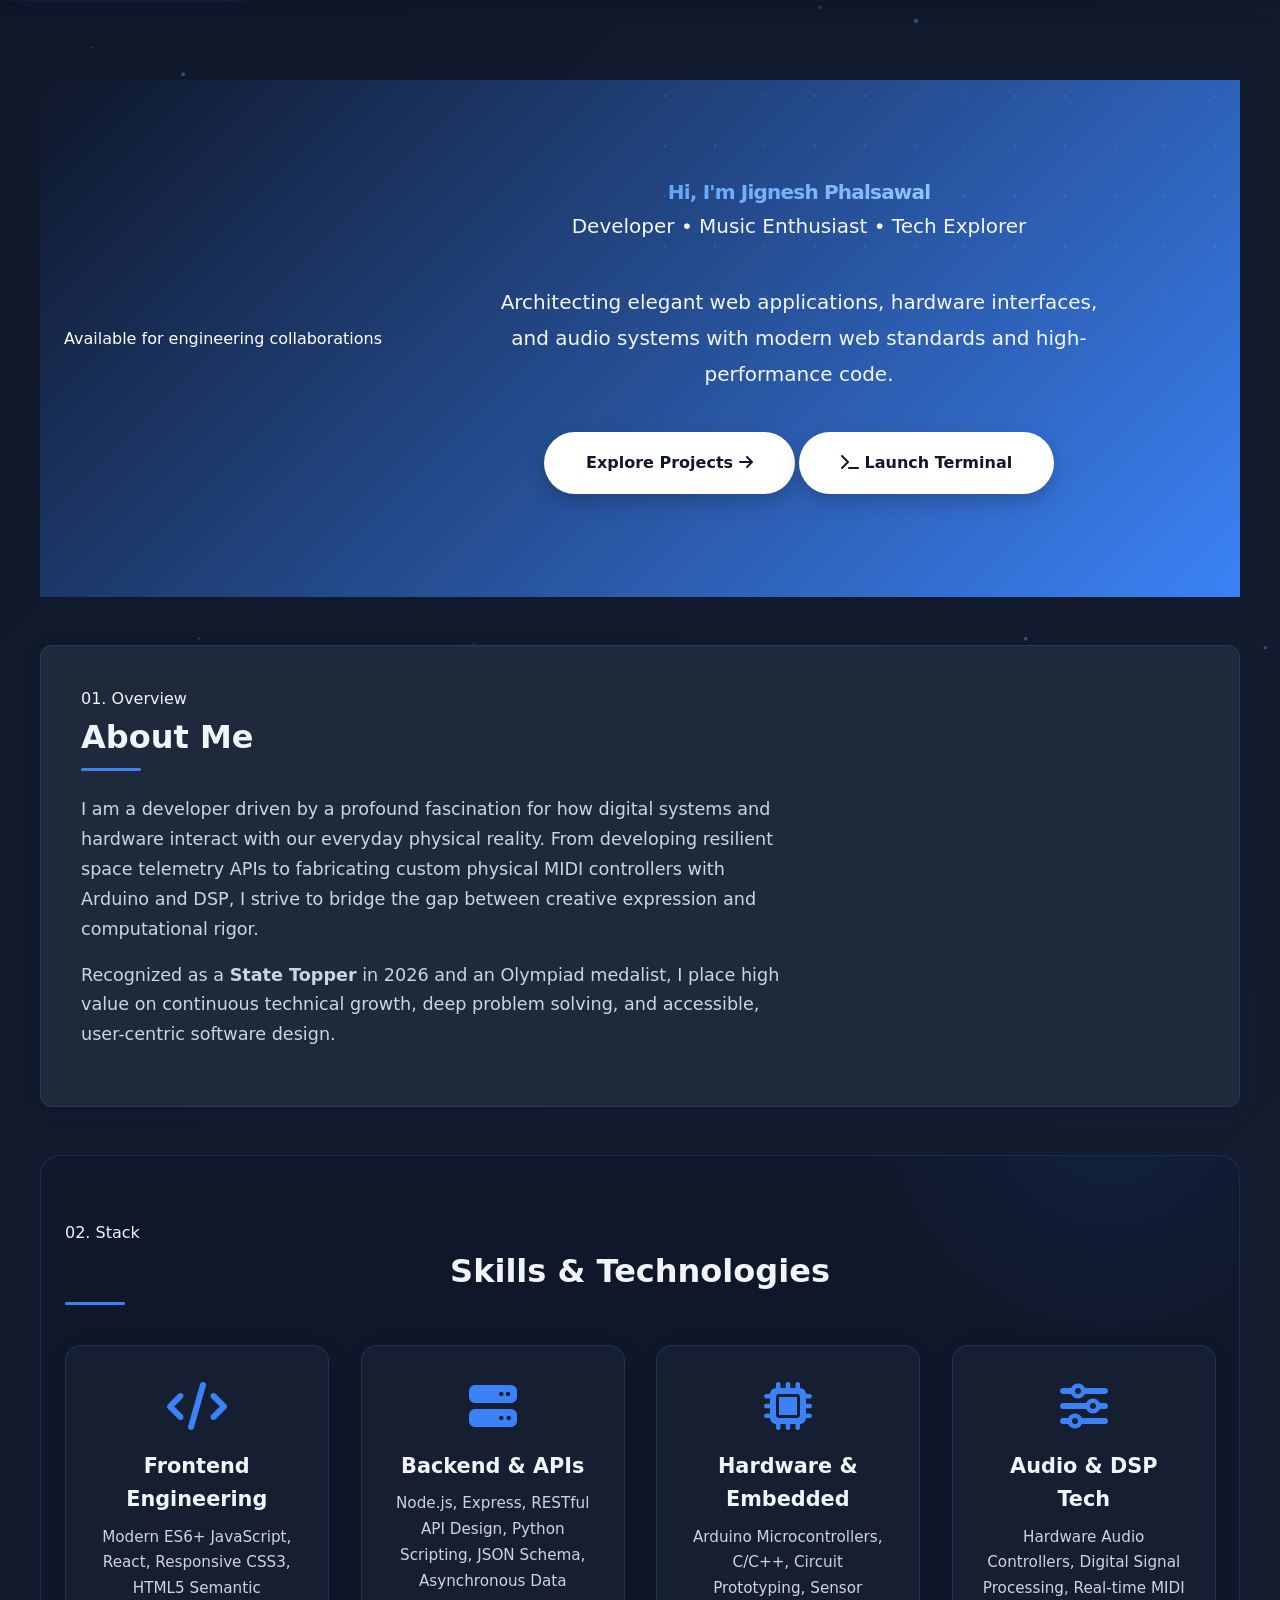
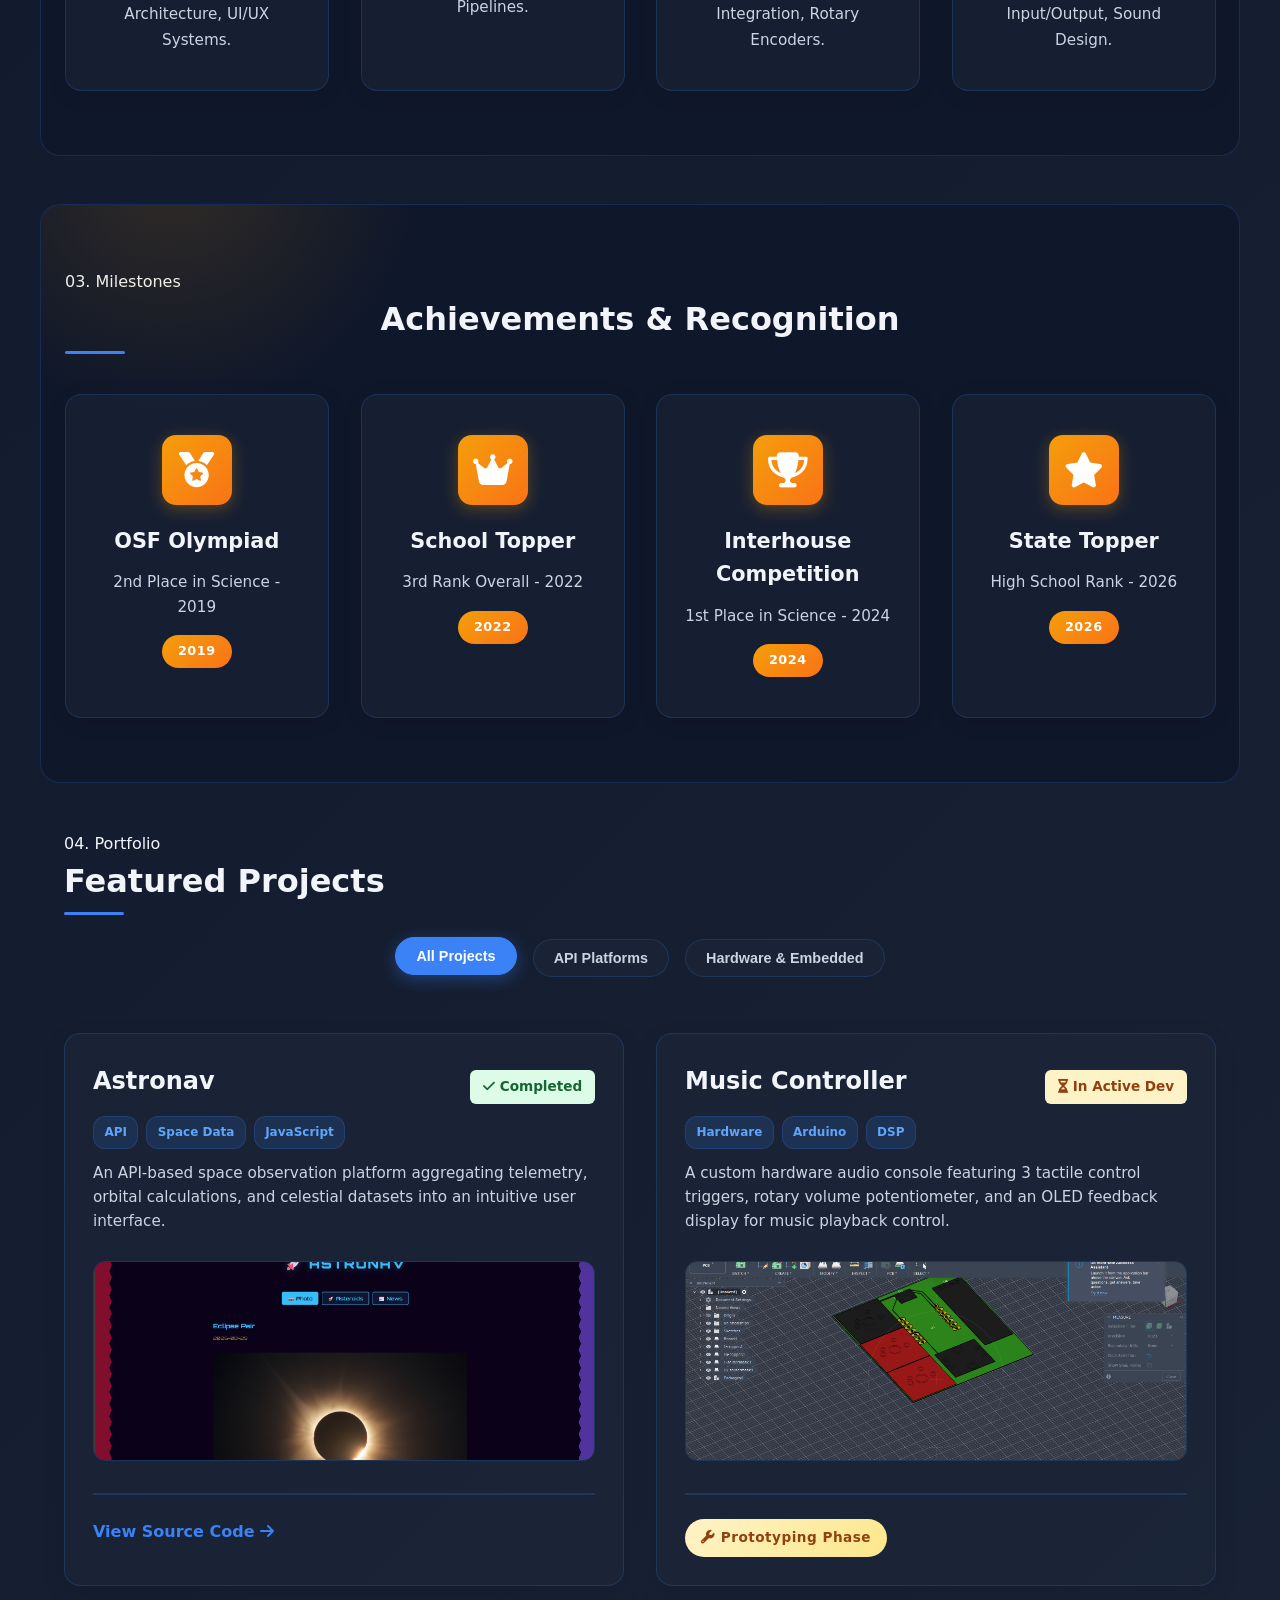
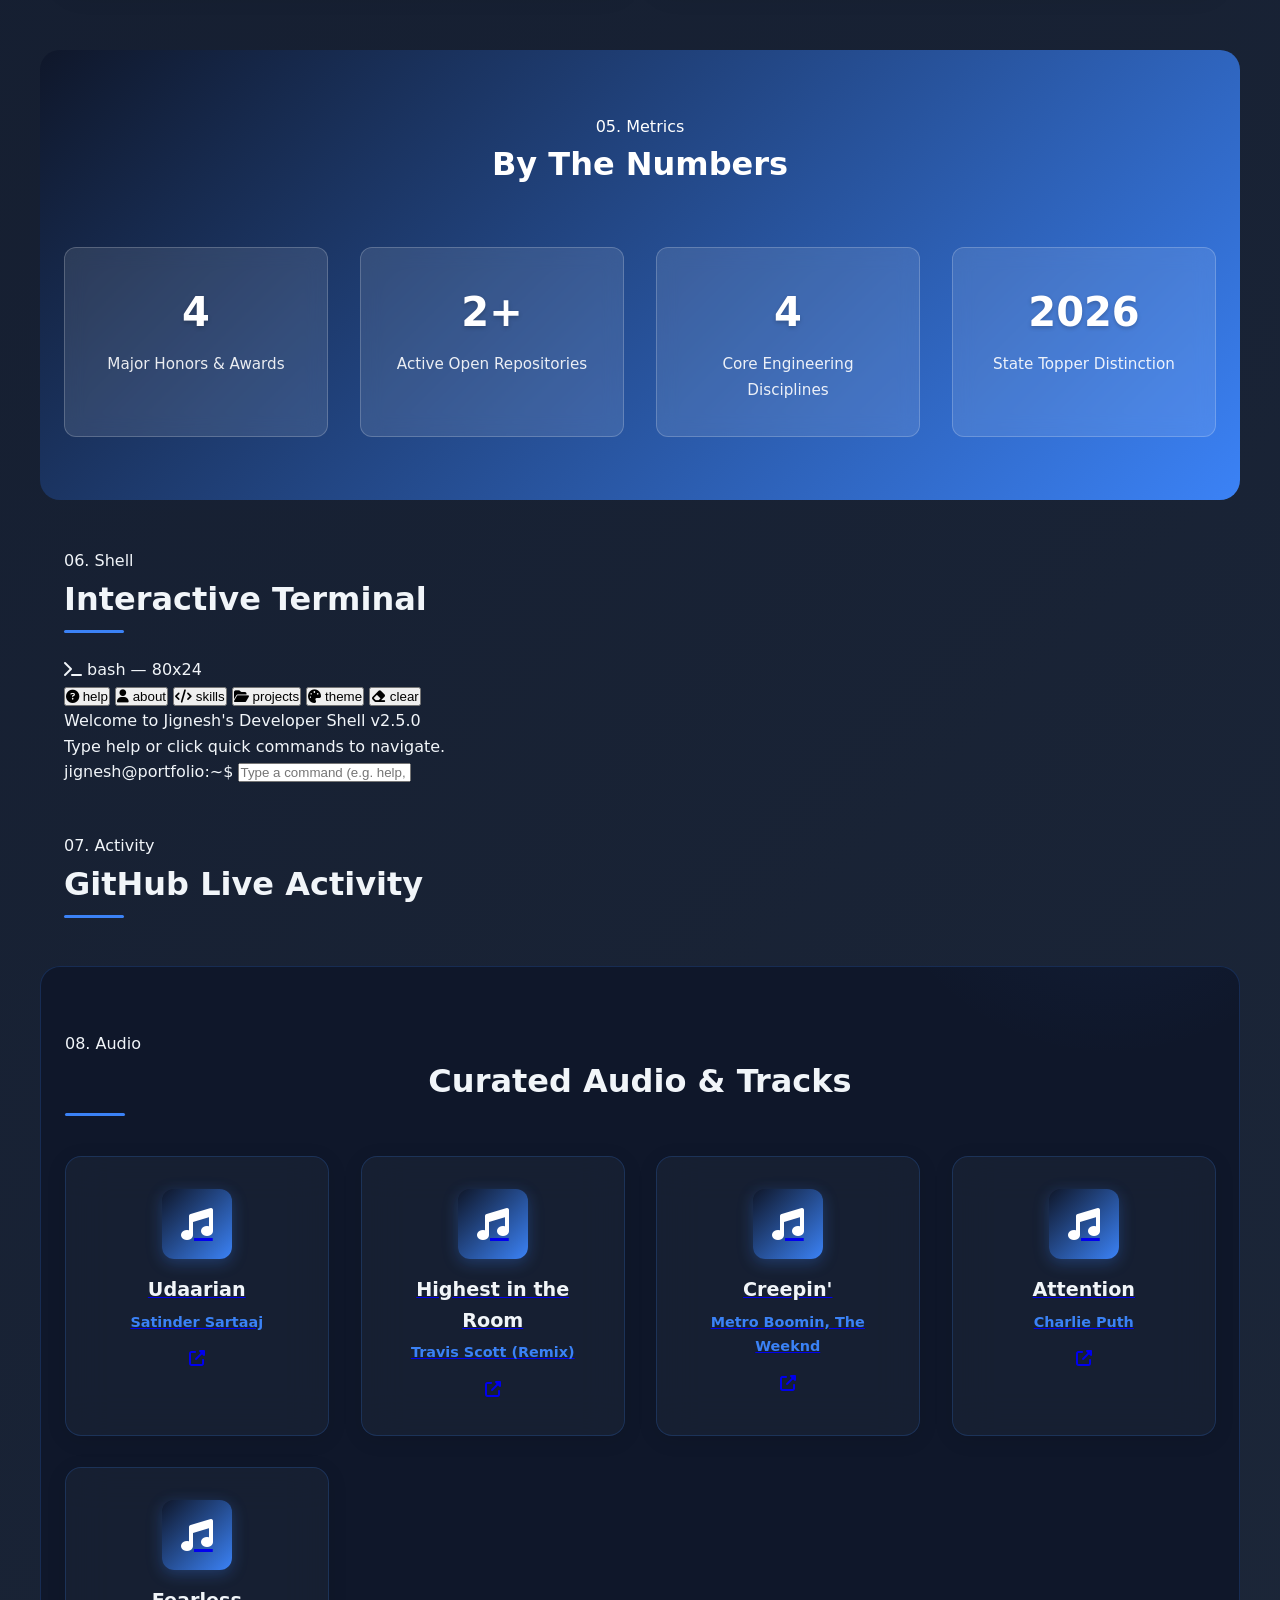
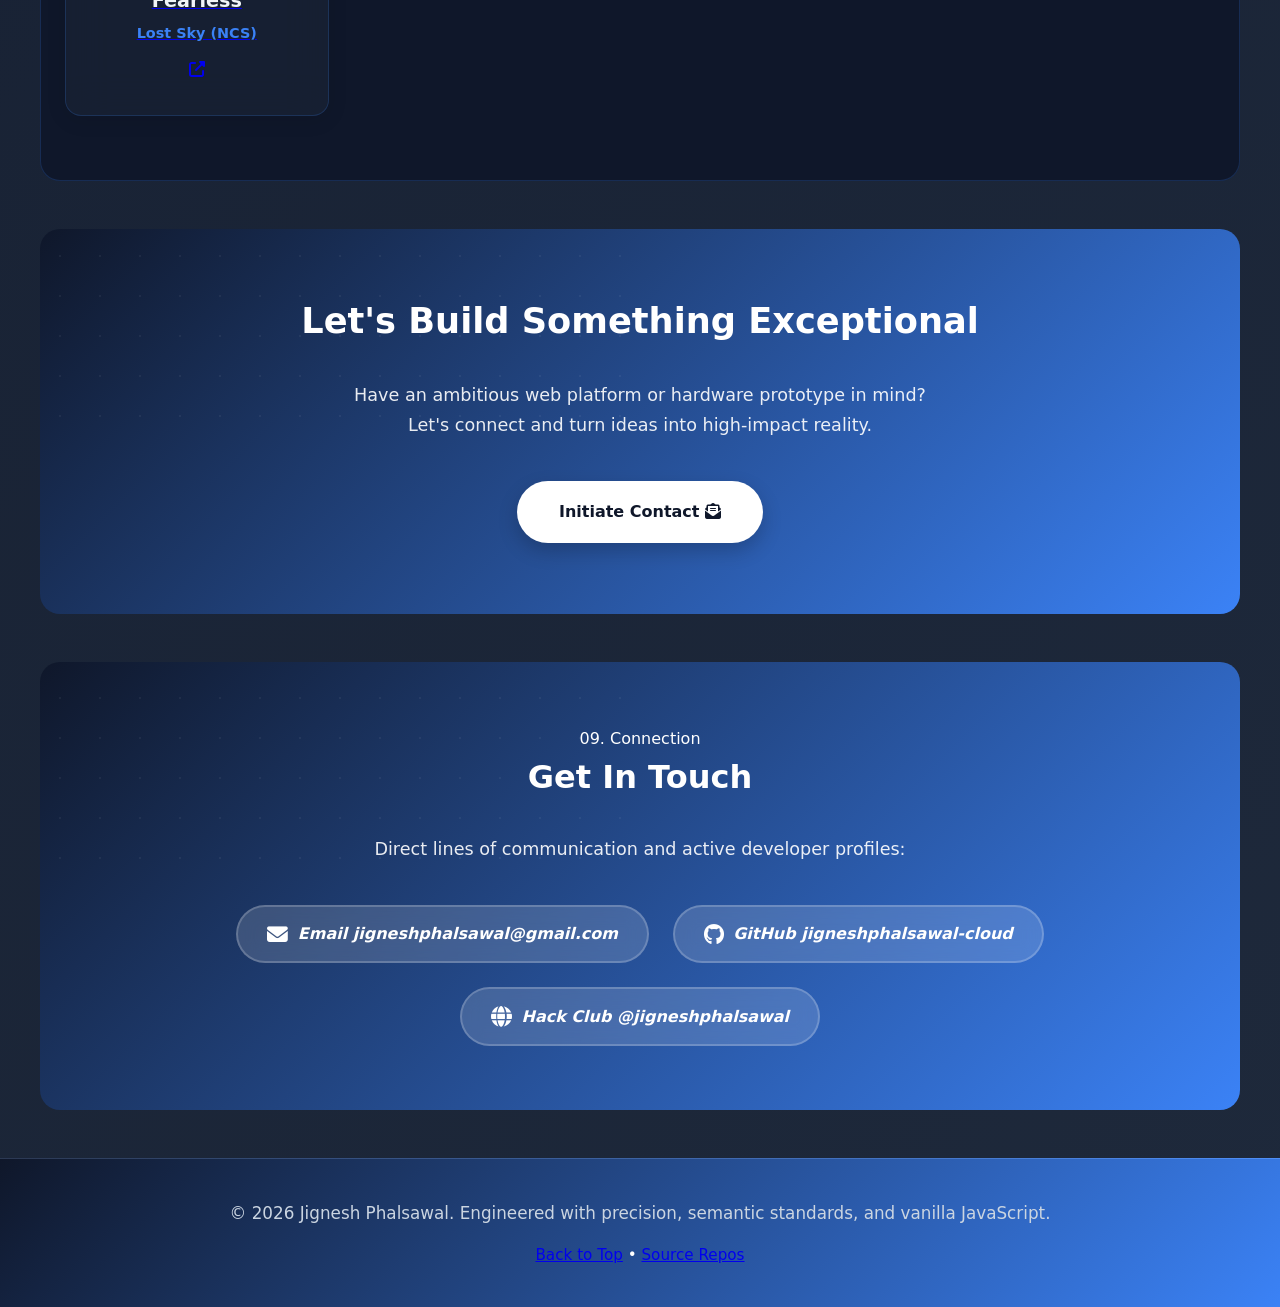
==== commit 25a177e5: "Update index.html" ====
--- a/index.html
+++ b/index.html
@@ -1,116 +1,193 @@
 <!DOCTYPE html>
-<html lang="en">
+<html lang="en" data-theme="dark">
 <head>
     <meta charset="UTF-8">
     <meta name="viewport" content="width=device-width, initial-scale=1.0">
-    <meta name="description" content="Jignesh Phalsawal - Full Stack Developer, Music Enthusiast, and Tech Explorer. Portfolio showcasing web development projects, achievements, and technical expertise.">
-    <meta name="keywords" content="developer, portfolio, web development, music tech, Arduino, projects">
+    <meta name="description" content="Jignesh Phalsawal - Full Stack Developer, Music Enthusiast, and Hardware Creator. Explore high-performance web applications, hardware projects, and engineering achievements.">
+    <meta name="keywords" content="Jignesh Phalsawal, Full Stack Developer, Web Development, Arduino, Hardware, Portfolio, JavaScript, React, APIs, UI/UX">
     <meta name="author" content="Jignesh Phalsawal">
-
-    <!-- Open Graph Tags -->
-    <meta property="og:title" content="Jignesh Phalsawal - Developer Portfolio">
-    <meta property="og:description" content="Explore my projects, skills, and achievements in web development and music technology.">
+    <meta name="theme-color" content="#0c1729">
+
+    <!-- Open Graph / Facebook -->
     <meta property="og:type" content="website">
-
-    <!-- Twitter Card Tags -->
-    <meta name="twitter:card" content="summary_large_image">
-    <meta name="twitter:title" content="Jignesh Phalsawal - Developer Portfolio">
-    <meta name="twitter:description" content="Full Stack Developer & Music Enthusiast">
-
-    <title>Jignesh Phalsawal | Developer, Music Enthusiast & Tech Explorer</title>
+    <meta property="og:url" content="https://jigneshphalsawal-cloud.github.io/">
+    <meta property="og:title" content="Jignesh Phalsawal — Developer & Tech Explorer">
+    <meta property="og:description" content="Explore my projects in web engineering, embedded systems, and audio technology.">
+    <meta property="og:image" content="a.png">
+
+    <!-- Twitter -->
+    <meta property="twitter:card" content="summary_large_image">
+    <meta property="twitter:title" content="Jignesh Phalsawal — Developer & Tech Explorer">
+    <meta property="twitter:description" content="Explore my projects in web engineering, embedded systems, and audio technology.">
+    <meta property="twitter:image" content="a.png">
+
+    <title>Jignesh Phalsawal | Full Stack Developer & Hardware Enthusiast</title>
+
+    <!-- Google Fonts & Icons -->
+    <link rel="preconnect" href="https://fonts.googleapis.com">
+    <link rel="preconnect" href="https://fonts.gstatic.com" crossorigin>
+    <link href="https://fonts.googleapis.com/css2?family=Fira+Code:wght@400;500;600&family=Inter:wght@300;400;500;600;700;800&display=swap" rel="stylesheet">
     <link rel="stylesheet" href="https://cdnjs.cloudflare.com/ajax/libs/font-awesome/6.4.0/css/all.min.css" crossorigin="anonymous" referrerpolicy="no-referrer">
+
     <link rel="stylesheet" href="style.css">
 </head>
 <body>
     <a href="#main-content" class="skip-link">Skip to main content</a>
+
+    <!-- Background Canvas & Micro-interaction Elements -->
+    <div id="scrollProgress" class="scroll-progress" aria-hidden="true"></div>
+    <div id="customCursor" class="custom-cursor" aria-hidden="true"></div>
     <canvas id="particleCanvas" class="particle-canvas" aria-hidden="true"></canvas>
 
-    <header>
+    <!-- Global Header -->
+    <header role="banner">
         <div class="header-top">
-            <h1>Jignesh Phalsawal</h1>
+            <a href="#" class="brand-logo" aria-label="Jignesh Phalsawal Homepage">
+                <span class="logo-bracket">&lt;</span>JP<span class="logo-bracket"> /&gt;</span>
+            </a>
+
             <nav aria-label="Main Navigation">
                 <a href="#introduction">About</a>
                 <a href="#skills">Skills</a>
                 <a href="#achievements">Achievements</a>
                 <a href="#projects">Projects</a>
+                <a href="#stats">Stats</a>
+                <a href="#terminal">Terminal</a>
+                <a href="#github-stats">GitHub</a>
                 <a href="#favorites">Favorites</a>
                 <a href="#contact">Contact</a>
             </nav>
-            <button class="theme-toggle" id="themeToggle" aria-label="Toggle dark mode">🌙 Dark Mode</button>
+
+            <div class="header-actions">
+                <button class="palette-hint-btn" id="paletteHintBtn" aria-label="Open Command Palette (Cmd+K)" title="Press Cmd+K or Ctrl+K">
+                    <i class="fas fa-search" aria-hidden="true"></i>
+                    <span class="kbd-badge"><kbd>⌘</kbd><kbd>K</kbd></span>
+                </button>
+                <button class="theme-toggle" id="themeToggle" aria-label="Toggle dark mode">🌙 <span>Dark</span></button>
+            </div>
         </div>
     </header>
 
-    <!-- Command Palette -->
-    <div class="command-palette-overlay" id="commandPaletteOverlay"></div>
-    <div class="command-palette" id="commandPalette">
+    <!-- Command Palette Modal -->
+    <div class="command-palette-overlay" id="commandPaletteOverlay" tabindex="-1" aria-hidden="true"></div>
+    <div class="command-palette" id="commandPalette" role="dialog" aria-modal="true" aria-label="Command Palette">
         <div class="command-palette-content">
-            <input
-                type="text"
-                class="command-palette-input"
-                id="commandPaletteInput"
-                placeholder="Search projects, sections, or commands... (Cmd+K)"
-                aria-label="Command palette search"
-            >
-            <ul class="command-palette-results" id="commandPaletteResults"></ul>
+            <div class="command-palette-search-wrapper">
+                <i class="fas fa-terminal palette-search-icon" aria-hidden="true"></i>
+                <input
+                    type="text"
+                    class="command-palette-input"
+                    id="commandPaletteInput"
+                    placeholder="Type a command or search sections... (Cmd+K)"
+                    aria-label="Command palette query input"
+                    autocomplete="off"
+                    spellcheck="false"
+                >
+            </div>
+            <ul class="command-palette-results" id="commandPaletteResults" role="listbox"></ul>
             <div class="command-palette-footer">
-                <span>Press <kbd>Esc</kbd> to close</span>
+                <span class="palette-hint"><kbd>↑</kbd> <kbd>↓</kbd> to navigate</span>
+                <span class="palette-hint"><kbd>↵</kbd> to select</span>
+                <span class="palette-hint"><kbd>esc</kbd> to dismiss</span>
             </div>
         </div>
     </div>
 
+    <!-- Main Content Flow -->
     <main id="main-content">
         <!-- Hero Section -->
         <section class="hero" aria-label="Hero Section">
+            <div class="hero-badge">
+                <span class="status-indicator"></span> Available for engineering collaborations
+            </div>
             <div class="hero-content">
-                <h2>Developer • Music Enthusiast • Tech Explorer</h2>
-                <p>Building innovative projects at the intersection of technology and creativity</p>
-                <a href="#projects" class="cta-button">View My Work</a>
+                <h1 class="hero-title">
+                    Hi, I'm <span class="gradient-text">Jignesh Phalsawal</span>
+                </h1>
+                <p class="hero-subtitle">
+                    Developer • Music Enthusiast • Tech Explorer
+                </p>
+                <p class="hero-description">
+                    Architecting elegant web applications, hardware interfaces, and audio systems with modern web standards and high-performance code.
+                </p>
+                <div class="hero-cta-group">
+                    <a href="#projects" class="cta-button primary">
+                        <span>Explore Projects</span>
+                        <i class="fas fa-arrow-right" aria-hidden="true"></i>
+                    </a>
+                    <a href="#terminal" class="cta-button secondary">
+                        <i class="fas fa-terminal" aria-hidden="true"></i>
+                        <span>Launch Terminal</span>
+                    </a>
+                </div>
             </div>
         </section>
 
         <!-- About Section -->
-        <section id="introduction" aria-labelledby="about-heading">
-            <h2 id="about-heading">About Me</h2>
-            <p>
-                Hi, I'm Jignesh Phalsawal. I'm passionate about technology, music, sports, and continuous learning.
-                I love building projects that combine creativity with technical problem-solving.
-            </p>
+        <section id="introduction" aria-labelledby="about-heading" class="section-container">
+            <div class="section-header">
+                <span class="section-tag">01. Overview</span>
+                <h2 id="about-heading">About Me</h2>
+            </div>
+            <div class="about-card glass-panel">
+                <p>
+                    I am a developer driven by a profound fascination for how digital systems and hardware interact with our everyday physical reality.
+                    From developing resilient space telemetry APIs to fabricating custom physical MIDI controllers with Arduino and DSP,
+                    I strive to bridge the gap between creative expression and computational rigor.
+                </p>
+                <p>
+                    Recognized as a <strong>State Topper</strong> in 2026 and an Olympiad medalist, I place high value on continuous technical growth,
+                    deep problem solving, and accessible, user-centric software design.
+                </p>
+            </div>
         </section>
 
         <!-- Skills Section -->
-        <section id="skills" aria-labelledby="skills-heading">
-            <h2 id="skills-heading">Skills & Technologies</h2>
+        <section id="skills" aria-labelledby="skills-heading" class="section-container">
+            <div class="section-header">
+                <span class="section-tag">02. Stack</span>
+                <h2 id="skills-heading">Skills & Technologies</h2>
+            </div>
             <div class="skills-grid">
-                <div class="skill-card">
-                    <i class="fas fa-code" aria-hidden="true"></i>
-                    <h3>Frontend</h3>
-                    <p>HTML, CSS, JavaScript, React</p>
-                </div>
-                <div class="skill-card">
-                    <i class="fas fa-database" aria-hidden="true"></i>
-                    <h3>Backend</h3>
-                    <p>APIs, Node.js, Python</p>
-                </div>
-                <div class="skill-card">
-                    <i class="fas fa-microchip" aria-hidden="true"></i>
-                    <h3>Hardware</h3>
-                    <p>Arduino, Embedded Systems</p>
-                </div>
-                <div class="skill-card">
-                    <i class="fas fa-music" aria-hidden="true"></i>
-                    <h3>Music Tech</h3>
-                    <p>Audio Controllers, DSP</p>
-                </div>
-            </div>
-        </section>
-
-        <hr>
+                <div class="skill-card glass-panel">
+                    <div class="skill-icon-wrapper">
+                        <i class="fas fa-code" aria-hidden="true"></i>
+                    </div>
+                    <h3>Frontend Engineering</h3>
+                    <p>Modern ES6+ JavaScript, React, Responsive CSS3, HTML5 Semantic Architecture, UI/UX Systems.</p>
+                </div>
+                <div class="skill-card glass-panel">
+                    <div class="skill-icon-wrapper">
+                        <i class="fas fa-server" aria-hidden="true"></i>
+                    </div>
+                    <h3>Backend & APIs</h3>
+                    <p>Node.js, Express, RESTful API Design, Python Scripting, JSON Schema, Asynchronous Data Pipelines.</p>
+                </div>
+                <div class="skill-card glass-panel">
+                    <div class="skill-icon-wrapper">
+                        <i class="fas fa-microchip" aria-hidden="true"></i>
+                    </div>
+                    <h3>Hardware & Embedded</h3>
+                    <p>Arduino Microcontrollers, C/C++, Circuit Prototyping, Sensor Integration, Rotary Encoders.</p>
+                </div>
+                <div class="skill-card glass-panel">
+                    <div class="skill-icon-wrapper">
+                        <i class="fas fa-sliders" aria-hidden="true"></i>
+                    </div>
+                    <h3>Audio & DSP Tech</h3>
+                    <p>Hardware Audio Controllers, Digital Signal Processing, Real-time MIDI Input/Output, Sound Design.</p>
+                </div>
+            </div>
+        </section>
 
         <!-- Achievements Section -->
-        <section id="achievements" aria-labelledby="achievements-heading">
-            <h2 id="achievements-heading">Achievements & Recognition</h2>
+        <section id="achievements" aria-labelledby="achievements-heading" class="section-container">
+            <div class="section-header">
+                <span class="section-tag">03. Milestones</span>
+                <h2 id="achievements-heading">Achievements & Recognition</h2>
+            </div>
             <div class="achievements-grid">
-                <div class="achievement-card">
+                <div class="achievement-card glass-panel">
                     <div class="achievement-icon">
                         <i class="fas fa-medal" aria-hidden="true"></i>
                     </div>
@@ -118,7 +195,7 @@
                     <p>2nd Place in Science - 2019</p>
                     <span class="achievement-year">2019</span>
                 </div>
-                <div class="achievement-card">
+                <div class="achievement-card glass-panel">
                     <div class="achievement-icon">
                         <i class="fas fa-crown" aria-hidden="true"></i>
                     </div>
@@ -126,7 +203,7 @@
                     <p>3rd Rank Overall - 2022</p>
                     <span class="achievement-year">2022</span>
                 </div>
-                <div class="achievement-card">
+                <div class="achievement-card glass-panel">
                     <div class="achievement-icon">
                         <i class="fas fa-trophy" aria-hidden="true"></i>
                     </div>
@@ -134,7 +211,7 @@
                     <p>1st Place in Science - 2024</p>
                     <span class="achievement-year">2024</span>
                 </div>
-                <div class="achievement-card">
+                <div class="achievement-card glass-panel highlight">
                     <div class="achievement-icon">
                         <i class="fas fa-star" aria-hidden="true"></i>
                     </div>
@@ -145,55 +222,70 @@
             </div>
         </section>
 
-        <hr>
-
         <!-- Projects Section -->
-        <section id="projects" aria-labelledby="projects-heading">
-            <h2 id="projects-heading">My Projects</h2>
-            <div class="project-filters">
+        <section id="projects" aria-labelledby="projects-heading" class="section-container">
+            <div class="section-header">
+                <span class="section-tag">04. Portfolio</span>
+                <h2 id="projects-heading">Featured Projects</h2>
+            </div>
+            <div class="project-filters" role="group" aria-label="Project filter options">
                 <button class="filter-tag active" data-filter="all">All Projects</button>
-                <button class="filter-tag" data-filter="api">API</button>
-                <button class="filter-tag" data-filter="hardware">Hardware</button>
+                <button class="filter-tag" data-filter="api">API Platforms</button>
+                <button class="filter-tag" data-filter="hardware">Hardware & Embedded</button>
             </div>
             <div class="project-list">
-                <article class="card" data-category="api">
+                <!-- Astronav Project -->
+                <article class="card glass-panel" data-category="api">
                     <div class="card-header">
                         <h3>Astronav</h3>
-                        <span class="status completed"><i class="fas fa-check"></i> Completed</span>
+                        <span class="status completed"><i class="fas fa-check" aria-hidden="true"></i> Completed</span>
                     </div>
                     <div class="card-tags">
                         <span class="tag">API</span>
-                        <span class="tag">Space</span>
-                    </div>
-                    <p>An API-based platform that provides comprehensive space data in an accessible and user-friendly format. Perfect for space enthusiasts and researchers.</p>
-                    <img src="a.png" alt="Astronav project - Space data platform interface showing API integration">
+                        <span class="tag">Space Data</span>
+                        <span class="tag">JavaScript</span>
+                    </div>
+                    <p>An API-based space observation platform aggregating telemetry, orbital calculations, and celestial datasets into an intuitive user interface.</p>
+                    <div class="card-img-wrapper">
+                        <img src="a.png" alt="Astronav project screenshot displaying space telemetry dashboard" loading="lazy">
+                    </div>
                     <div class="card-footer">
-                        <a href="https://github.com/jigneshphalsawal-cloud/astronav" class="project-link" target="_blank" rel="noopener noreferrer">View Project <i class="fas fa-arrow-right" aria-hidden="true"></i></a>
+                        <a href="https://github.com/jigneshphalsawal-cloud/astronav" class="project-link" target="_blank" rel="noopener noreferrer">
+                            <span>View Source Code</span>
+                            <i class="fas fa-arrow-right" aria-hidden="true"></i>
+                        </a>
                     </div>
                 </article>
-                <article class="card" data-category="hardware">
+
+                <!-- Music Controller Project -->
+                <article class="card glass-panel" data-category="hardware">
                     <div class="card-header">
                         <h3>Music Controller</h3>
-                        <span class="status in-progress"><i class="fas fa-hourglass" aria-hidden="true"></i> In Progress</span>
+                        <span class="status in-progress"><i class="fas fa-hourglass-half" aria-hidden="true"></i> In Active Dev</span>
                     </div>
                     <div class="card-tags">
                         <span class="tag">Hardware</span>
                         <span class="tag">Arduino</span>
-                    </div>
-                    <p>A custom hardware device featuring 3 control buttons, volume adjustment, and an integrated display for real-time feedback and music control.</p>
-                    <img src="p.png" alt="Music Controller project - Hardware device with control buttons and display">
+                        <span class="tag">DSP</span>
+                    </div>
+                    <p>A custom hardware audio console featuring 3 tactile control triggers, rotary volume potentiometer, and an OLED feedback display for music playback control.</p>
+                    <div class="card-img-wrapper">
+                        <img src="p.png" alt="Hardware music controller prototype with OLED display and rotary controls" loading="lazy">
+                    </div>
                     <div class="card-footer">
-                        <span class="in-progress-badge"><i class="fas fa-clock" aria-hidden="true"></i> Coming Soon</span>
+                        <span class="in-progress-badge">
+                            <i class="fas fa-wrench" aria-hidden="true"></i> Prototyping Phase
+                        </span>
                     </div>
                 </article>
             </div>
         </section>
 
-        <!-- Project Modal -->
+        <!-- Project Detail Modal -->
         <div class="modal-overlay" id="projectModal" role="dialog" aria-modal="true" aria-labelledby="modalTitle">
-            <div class="project-modal">
+            <div class="project-modal glass-panel">
                 <button class="modal-close-btn" id="modalClose" aria-label="Close modal">
-                    <i class="fas fa-times"></i>
+                    <i class="fas fa-times" aria-hidden="true"></i>
                 </button>
                 <div class="modal-header">
                     <span class="modal-category-badge" id="modalCategory">API</span>
@@ -202,127 +294,206 @@
                 <div class="modal-image-container">
                     <img src="" alt="" class="modal-image" id="modalImage">
                 </div>
-                <p class="modal-description" id="modalDescription">Project description goes here.</p>
-                <h3 class="modal-section-title"><i class="fas fa-star"></i> Key Features</h3>
-                <ul class="modal-features-list" id="modalFeatures">
-                    <li><i class="fas fa-check"></i> Feature 1</li>
-                </ul>
-                <div class="modal-tags" id="modalTags">
-                    <span class="modal-tag">HTML</span>
-                </div>
+                <p class="modal-description" id="modalDescription">Detailed technical project breakdown and engineering specifics.</p>
                 <div class="modal-actions">
                     <a href="#" class="modal-btn-primary" id="modalGitHubLink" target="_blank" rel="noopener noreferrer">
-                        <i class="fab fa-github"></i> View on GitHub
+                        <i class="fab fa-github" aria-hidden="true"></i> View on GitHub
                     </a>
                     <button class="modal-btn-secondary" id="modalCloseBtn">
-                        <i class="fas fa-times"></i> Close
+                        <i class="fas fa-times" aria-hidden="true"></i> Close
                     </button>
                 </div>
             </div>
         </div>
 
-        <hr>
-
-        <!-- Favorite Songs Section -->
-        <section id="favorites" aria-labelledby="favorites-heading">
-            <h2 id="favorites-heading">Favorite Songs</h2>
+        <!-- By The Numbers / Metrics Section -->
+        <section id="stats" aria-labelledby="stats-heading" class="section-container">
+            <div class="section-header">
+                <span class="section-tag">05. Metrics</span>
+                <h2 id="stats-heading">By The Numbers</h2>
+            </div>
+            <div class="stats-grid">
+                <div class="stat-card glass-panel">
+                    <h3>4</h3>
+                    <p>Major Honors & Awards</p>
+                </div>
+                <div class="stat-card glass-panel">
+                    <h3>2+</h3>
+                    <p>Active Open Repositories</p>
+                </div>
+                <div class="stat-card glass-panel">
+                    <h3>4</h3>
+                    <p>Core Engineering Disciplines</p>
+                </div>
+                <div class="stat-card glass-panel highlight">
+                    <h3>2026</h3>
+                    <p>State Topper Distinction</p>
+                </div>
+            </div>
+        </section>
+
+        <!-- Interactive Developer Terminal Section -->
+        <section id="terminal" aria-labelledby="terminal-heading" class="section-container">
+            <div class="section-header">
+                <span class="section-tag">06. Shell</span>
+                <h2 id="terminal-heading">Interactive Terminal</h2>
+            </div>
+            <div class="terminal-window">
+                <div class="terminal-header">
+                    <div class="terminal-dots">
+                        <span class="dot red"></span>
+                        <span class="dot yellow"></span>
+                        <span class="dot green"></span>
+                    </div>
+                    <span class="terminal-title"><i class="fas fa-terminal" aria-hidden="true"></i> bash — 80x24</span>
+                </div>
+                <div class="terminal-body">
+                    <div class="terminal-chips" role="toolbar" aria-label="Terminal quick commands">
+                        <button class="terminal-chip" data-command="help"><i class="fas fa-question-circle" aria-hidden="true"></i> help</button>
+                        <button class="terminal-chip" data-command="about"><i class="fas fa-user" aria-hidden="true"></i> about</button>
+                        <button class="terminal-chip" data-command="skills"><i class="fas fa-code" aria-hidden="true"></i> skills</button>
+                        <button class="terminal-chip" data-command="projects"><i class="fas fa-folder-open" aria-hidden="true"></i> projects</button>
+                        <button class="terminal-chip" data-command="theme"><i class="fas fa-palette" aria-hidden="true"></i> theme</button>
+                        <button class="terminal-chip" data-command="clear"><i class="fas fa-eraser" aria-hidden="true"></i> clear</button>
+                    </div>
+                    <div class="terminal-welcome-msg">
+                        <span class="t-accent">Welcome to Jignesh's Developer Shell v2.5.0</span><br>
+                        <span class="t-muted">Type <span class="t-prompt">help</span> or click quick commands to navigate.</span>
+                    </div>
+                    <div class="terminal-input-row">
+                        <span class="t-path">jignesh@portfolio:~$</span>
+                        <input type="text" id="terminalInput" autocomplete="off" spellcheck="false" placeholder="Type a command (e.g. help, skills)..." aria-label="Terminal command input">
+                    </div>
+                </div>
+            </div>
+        </section>
+
+        <!-- GitHub Activity Section -->
+        <section id="github-stats" aria-labelledby="github-stats-heading" class="section-container">
+            <div class="section-header">
+                <span class="section-tag">07. Activity</span>
+                <h2 id="github-stats-heading">GitHub Live Activity</h2>
+            </div>
+            <div class="github-repos-grid" id="githubReposGrid">
+                <!-- Dynamically populated by GitHub API engine in script.js -->
+            </div>
+        </section>
+
+        <!-- Favorite Music Section -->
+        <section id="favorites" aria-labelledby="favorites-heading" class="section-container">
+            <div class="section-header">
+                <span class="section-tag">08. Audio</span>
+                <h2 id="favorites-heading">Curated Audio & Tracks</h2>
+            </div>
             <div class="songs-grid">
-                <a href="https://open.spotify.com/search/Udarrian%20Statinder%20Sartaj" target="_blank" rel="noopener noreferrer" class="song-card">
+                <a href="https://open.spotify.com/search/Udarrian%20Statinder%20Sartaj" target="_blank" rel="noopener noreferrer" class="song-card glass-panel">
                     <div class="song-icon">
                         <i class="fas fa-music" aria-hidden="true"></i>
                     </div>
-                    <h3>Udarrian</h3>
-                    <p class="artist">Statinder Sartaj</p>
-                </a>
-                <a href="https://www.youtube.com/watch?v=8wsgLaGUW7s" target="_blank" rel="noopener noreferrer" class="song-card">
+                    <div class="song-details">
+                        <h3>Udaarian</h3>
+                        <p class="artist">Satinder Sartaaj</p>
+                    </div>
+                    <i class="fas fa-external-link-alt song-external" aria-hidden="true"></i>
+                </a>
+                <a href="https://www.youtube.com/watch?v=8wsgLaGUW7s" target="_blank" rel="noopener noreferrer" class="song-card glass-panel">
                     <div class="song-icon">
                         <i class="fas fa-music" aria-hidden="true"></i>
                     </div>
-                    <h3>Highest in the Room</h3>
-                    <p class="artist">Remix</p>
-                </a>
-                <a href="https://open.spotify.com/search/Crepin%20Weekend" target="_blank" rel="noopener noreferrer" class="song-card">
+                    <div class="song-details">
+                        <h3>Highest in the Room</h3>
+                        <p class="artist">Travis Scott (Remix)</p>
+                    </div>
+                    <i class="fas fa-external-link-alt song-external" aria-hidden="true"></i>
+                </a>
+                <a href="https://open.spotify.com/search/Creepin%20The%20Weeknd" target="_blank" rel="noopener noreferrer" class="song-card glass-panel">
                     <div class="song-icon">
                         <i class="fas fa-music" aria-hidden="true"></i>
                     </div>
-                    <h3>Crepin</h3>
-                    <p class="artist">Weekend</p>
-                </a>
-                <a href="https://open.spotify.com/search/Attention%20Charlie%20Puth" target="_blank" rel="noopener noreferrer" class="song-card">
+                    <div class="song-details">
+                        <h3>Creepin'</h3>
+                        <p class="artist">Metro Boomin, The Weeknd</p>
+                    </div>
+                    <i class="fas fa-external-link-alt song-external" aria-hidden="true"></i>
+                </a>
+                <a href="https://open.spotify.com/search/Attention%20Charlie%20Puth" target="_blank" rel="noopener noreferrer" class="song-card glass-panel">
                     <div class="song-icon">
                         <i class="fas fa-music" aria-hidden="true"></i>
                     </div>
-                    <h3>Attention</h3>
-                    <p class="artist">Charlie Puth</p>
-                </a>
-                <a href="https://open.spotify.com/search/Fearless%20NCS" target="_blank" rel="noopener noreferrer" class="song-card">
+                    <div class="song-details">
+                        <h3>Attention</h3>
+                        <p class="artist">Charlie Puth</p>
+                    </div>
+                    <i class="fas fa-external-link-alt song-external" aria-hidden="true"></i>
+                </a>
+                <a href="https://open.spotify.com/search/Fearless%20Lost%20Sky" target="_blank" rel="noopener noreferrer" class="song-card glass-panel">
                     <div class="song-icon">
                         <i class="fas fa-music" aria-hidden="true"></i>
                     </div>
-                    <h3>Fearless</h3>
-                    <p class="artist">NCS</p>
-                </a>
-            </div>
-        </section>
-
-        <hr>
-
-
-        <!-- Stats Section -->
-        <section id="stats" aria-labelledby="stats-heading">
-            <h2 id="stats-heading">By The Numbers</h2>
-            <div class="stats-grid">
-                <div class="stat-card">
-                    <h3>4</h3>
-                    <p>Major Achievements</p>
-                </div>
-                <div class="stat-card">
-                    <h3>2+</h3>
-                    <p>Projects Built</p>
-                </div>
-                <div class="stat-card">
-                    <h3>4</h3>
-                    <p>Tech Skills</p>
-                </div>
-                <div class="stat-card">
-                    <h3>2026</h3>
-                    <p>State Topper</p>
-                </div>
-            </div>
-        </section>
-
-        <hr>
-
-        <!-- CTA Section -->
-        <section id="cta-section" aria-labelledby="cta-heading">
-            <h2 id="cta-heading">Let's Build Something Amazing</h2>
-            <p>Whether you need a developer for your next project, want to collaborate, or just want to chat about tech and music, I'm always open to new opportunities.</p>
-            <a href="#contact" class="cta-button-large">Get In Touch Now</a>
-        </section>
-
-        <hr>
+                    <div class="song-details">
+                        <h3>Fearless</h3>
+                        <p class="artist">Lost Sky (NCS)</p>
+                    </div>
+                    <i class="fas fa-external-link-alt song-external" aria-hidden="true"></i>
+                </a>
+            </div>
+        </section>
+
+        <!-- CTA Collaboration Section -->
+        <section id="cta-section" aria-labelledby="cta-heading" class="section-container cta-block glass-panel">
+            <div class="cta-inner">
+                <h2 id="cta-heading">Let's Build Something Exceptional</h2>
+                <p>Have an ambitious web platform or hardware prototype in mind? Let's connect and turn ideas into high-impact reality.</p>
+                <a href="#contact" class="cta-button primary large">
+                    <span>Initiate Contact</span>
+                    <i class="fas fa-envelope-open-text" aria-hidden="true"></i>
+                </a>
+            </div>
+        </section>
 
         <!-- Contact Section -->
-        <section id="contact" aria-labelledby="contact-heading">
-            <h2 id="contact-heading">Get In Touch</h2>
-            <p>Interested in collaborating or want to chat? Feel free to reach out!</p>
+        <section id="contact" aria-labelledby="contact-heading" class="section-container">
+            <div class="section-header">
+                <span class="section-tag">09. Connection</span>
+                <h2 id="contact-heading">Get In Touch</h2>
+            </div>
+            <p class="contact-subtext">Direct lines of communication and active developer profiles:</p>
             <address class="contact-links">
-                <a href="https://stardance.hackclub.com/@jigneshphalsawal" class="contact-link" target="_blank" rel="noopener noreferrer" aria-label="Visit Hack Club Profile">
-                    <i class="fas fa-user-circle" aria-hidden="true"></i> Hack Club Profile
-                </a>
-                <a href="mailto:jigneshphalsawal@gmail.com" class="contact-link" aria-label="Send email">
-                    <i class="fas fa-envelope" aria-hidden="true"></i> Email
-                </a>
-                <a href="https://github.com/jigneshphalsawal-cloud" class="contact-link" target="_blank" rel="noopener noreferrer" aria-label="Visit GitHub Profile">
-                    <i class="fas fa-github" aria-hidden="true"></i> GitHub
+                <a href="mailto:jigneshphalsawal@gmail.com" class="contact-link glass-panel" aria-label="Send Email">
+                    <i class="fas fa-envelope" aria-hidden="true"></i>
+                    <div class="contact-text">
+                        <span class="contact-label">Email</span>
+                        <span class="contact-val">jigneshphalsawal@gmail.com</span>
+                    </div>
+                </a>
+                <a href="https://github.com/jigneshphalsawal-cloud" class="contact-link glass-panel" target="_blank" rel="noopener noreferrer" aria-label="Visit GitHub Profile">
+                    <i class="fab fa-github" aria-hidden="true"></i>
+                    <div class="contact-text">
+                        <span class="contact-label">GitHub</span>
+                        <span class="contact-val">jigneshphalsawal-cloud</span>
+                    </div>
+                </a>
+                <a href="https://stardance.hackclub.com/@jigneshphalsawal" class="contact-link glass-panel" target="_blank" rel="noopener noreferrer" aria-label="Visit Hack Club Profile">
+                    <i class="fas fa-globe" aria-hidden="true"></i>
+                    <div class="contact-text">
+                        <span class="contact-label">Hack Club</span>
+                        <span class="contact-val">@jigneshphalsawal</span>
+                    </div>
                 </a>
             </address>
         </section>
     </main>
 
-    <!-- Footer -->
+    <!-- Site Footer -->
     <footer role="contentinfo">
-        <p>&copy; 2026 Jignesh Phalsawal. All rights reserved. | Crafted with <i class="fas fa-heart" aria-label="love"></i> and code</p>
+        <div class="footer-content">
+            <p>&copy; 2026 Jignesh Phalsawal. Engineered with precision, semantic standards, and vanilla JavaScript.</p>
+            <div class="footer-links">
+                <a href="#main-content">Back to Top</a>
+                <span>•</span>
+                <a href="https://github.com/jigneshphalsawal-cloud" target="_blank" rel="noopener noreferrer">Source Repos</a>
+            </div>
+        </div>
     </footer>
 
     <!-- Back to Top Button -->
@@ -330,306 +501,6 @@
         <i class="fas fa-arrow-up" aria-hidden="true"></i>
     </button>
 
-    
-
-    <script defer>
-        const CONFIG = {
-            SCROLL_THRESHOLD: 300,
-            HERO_HIDE_THRESHOLD: 100,
-            COMMAND_PALETTE_COMMANDS: [
-                { id: 'about', title: 'About', desc: 'Jump to About section', icon: '👤', href: '#introduction' },
-                { id: 'skills', title: 'Skills', desc: 'View my skills & tech stack', icon: '⚙️', href: '#skills' },
-                { id: 'achievements', title: 'Achievements', desc: 'My awards & recognition', icon: '🏆', href: '#achievements' },
-                { id: 'projects', title: 'Projects', desc: 'View my portfolio projects', icon: '💻', href: '#projects' },
-                { id: 'songs', title: 'Favorites', desc: 'My favorite songs', icon: '🎵', href: '#favorites' },
-                { id: 'contact', title: 'Contact', desc: 'Get in touch with me', icon: '💬', href: '#contact' },
-                { id: 'email', title: 'Copy Email', desc: 'Copy email to clipboard', icon: '📧', action: 'copyEmail' },
-                { id: 'github', title: 'GitHub Profile', desc: 'Open my GitHub', icon: '🐙', href: 'https://github.com/jigneshphalsawal-cloud' },
-            ]
-        };
-
-        function initThemeToggle() {
-            const themeToggle = document.getElementById('themeToggle');
-            const htmlElement = document.documentElement;
-
-            if (!themeToggle) return;
-
-            const currentTheme = localStorage.getItem('theme') || 'light';
-            if (currentTheme === 'dark') {
-                htmlElement.classList.add('dark-mode');
-                themeToggle.textContent = '☀️ Light Mode';
-            }
-
-            themeToggle.addEventListener('click', function() {
-                htmlElement.classList.toggle('dark-mode');
-                const newTheme = htmlElement.classList.contains('dark-mode') ? 'dark' : 'light';
-                localStorage.setItem('theme', newTheme);
-                themeToggle.textContent = newTheme === 'dark' ? '☀️ Light Mode' : '🌙 Dark Mode';
-            });
-        }
-
-        function initBackToTop() {
-            const backToTopButton = document.getElementById('backToTop');
-            if (!backToTopButton) return;
-
-            window.addEventListener('scroll', function() {
-                if (window.pageYOffset > CONFIG.SCROLL_THRESHOLD) {
-                    backToTopButton.classList.add('show');
-                } else {
-                    backToTopButton.classList.remove('show');
-                }
-            }, { passive: true });
-
-            backToTopButton.addEventListener('click', function() {
-                window.scrollTo({ top: 0, behavior: 'smooth' });
-            });
-        }
-
-        function initHeaderScroll() {
-            const header = document.querySelector('header');
-            if (!header) return;
-
-            let lastScrollTop = 0;
-
-            window.addEventListener('scroll', function() {
-                const currentScroll = window.pageYOffset || document.documentElement.scrollTop;
-
-                if (currentScroll > CONFIG.HERO_HIDE_THRESHOLD) {
-                    if (currentScroll > lastScrollTop) {
-                        header.classList.add('hide');
-                    } else {
-                        header.classList.remove('hide');
-                    }
-                }
-
-                lastScrollTop = Math.max(0, currentScroll);
-            }, { passive: true });
-        }
-
-        function initProjectFilters() {
-            const filterTags = document.querySelectorAll('.filter-tag');
-            const cards = document.querySelectorAll('.card[data-category]');
-
-            filterTags.forEach(tag => {
-                tag.addEventListener('click', () => {
-                    filterTags.forEach(t => t.classList.remove('active'));
-                    tag.classList.add('active');
-
-                    const filter = tag.dataset.filter;
-                    cards.forEach(card => {
-                        if (filter === 'all' || card.dataset.category === filter) {
-                            card.style.display = '';
-                            setTimeout(() => card.classList.add('reveal-active'), 50);
-                        } else {
-                            card.style.display = 'none';
-                            card.classList.remove('reveal-active');
-                        }
-                    });
-                });
-            });
-        }
-
-        function initScrollReveal() {
-            const reveals = document.querySelectorAll('section, .card, .skill-card, .achievement-card, .song-card');
-
-            const observer = new IntersectionObserver((entries) => {
-                entries.forEach(entry => {
-                    if (entry.isIntersecting) {
-                        entry.target.classList.add('reveal-active');
-                        observer.unobserve(entry.target);
-                    }
-                });
-            }, { threshold: 0.1, rootMargin: '0px 0px -50px 0px' });
-
-            reveals.forEach(el => {
-                el.classList.add('reveal');
-                observer.observe(el);
-            });
-        }
-
-        function initCommandPalette() {
-            const overlay = document.getElementById('commandPaletteOverlay');
-            const palette = document.getElementById('commandPalette');
-            const input = document.getElementById('commandPaletteInput');
-            const results = document.getElementById('commandPaletteResults');
-
-            if (!overlay || !palette || !input || !results) return;
-
-            function openPalette() {
-                overlay.classList.add('active');
-                palette.classList.add('active');
-                input.focus();
-            }
-
-            function closePalette() {
-                overlay.classList.remove('active');
-                palette.classList.remove('active');
-                input.value = '';
-                results.innerHTML = '';
-            }
-
-            function renderResults(query) {
-                results.innerHTML = '';
-                const filtered = CONFIG.COMMAND_PALETTE_COMMANDS.filter(cmd =>
-                    cmd.title.toLowerCase().includes(query.toLowerCase()) ||
-                    cmd.desc.toLowerCase().includes(query.toLowerCase())
-                );
-
-                if (filtered.length === 0) {
-                    results.innerHTML = '<li style="padding: 1rem; text-align: center; color: var(--text-light);">No results found</li>';
-                    return;
-                }
-
-                filtered.forEach(cmd => {
-                    const li = document.createElement('li');
-                    li.className = 'command-palette-item';
-                    li.innerHTML = `
-                        <span class="command-palette-item-icon">${cmd.icon}</span>
-                        <div class="command-palette-item-content">
-                            <div class="command-palette-item-title">${cmd.title}</div>
-                            <div class="command-palette-item-desc">${cmd.desc}</div>
-                        </div>
-                    `;
-                    li.addEventListener('click', () => executeCommand(cmd));
-                    results.appendChild(li);
-                });
-            }
-
-            function executeCommand(cmd) {
-                if (cmd.action === 'copyEmail') {
-                    navigator.clipboard.writeText('jigneshphalsawal@gmail.com');
-                    alert('Email copied to clipboard!');
-                } else if (cmd.href) {
-                    if (cmd.href.startsWith('http')) {
-                        window.open(cmd.href, '_blank');
-                    } else {
-                        document.querySelector(cmd.href).scrollIntoView({ behavior: 'smooth' });
-                    }
-                }
-                closePalette();
-            }
-
-            // Keyboard shortcuts
-            document.addEventListener('keydown', (e) => {
-                if ((e.metaKey || e.ctrlKey) && e.key === 'k') {
-                    e.preventDefault();
-                    palette.classList.contains('active') ? closePalette() : openPalette();
-                } else if (e.key === 'Escape') {
-                    closePalette();
-                }
-            });
-
-            input.addEventListener('input', (e) => renderResults(e.target.value));
-            overlay.addEventListener('click', closePalette);
-        }
-
-        function initParticleCanvas() {
-            const canvas = document.getElementById('particleCanvas');
-            if (!canvas) return;
-
-            if (window.matchMedia && window.matchMedia('(prefers-reduced-motion: reduce)').matches) {
-                return;
-            }
-
-            const ctx = canvas.getContext('2d');
-            let width = (canvas.width = window.innerWidth);
-            let height = (canvas.height = window.innerHeight);
-
-            let particles = [];
-            const particleCount = Math.min(Math.floor((width * height) / 25000), 50);
-
-            class Particle {
-                constructor() {
-                    this.reset();
-                }
-
-                reset() {
-                    this.x = Math.random() * width;
-                    this.y = Math.random() * height;
-                    this.vx = (Math.random() - 0.5) * 0.4;
-                    this.vy = (Math.random() - 0.5) * 0.4;
-                    this.radius = Math.random() * 1.8 + 0.8;
-                    this.alpha = Math.random() * 0.5 + 0.2;
-                }
-
-                update() {
-                    this.x += this.vx;
-                    this.y += this.vy;
-
-                    if (this.x < 0 || this.x > width) this.vx *= -1;
-                    if (this.y < 0 || this.y > height) this.vy *= -1;
-                }
-
-                draw() {
-                    ctx.beginPath();
-                    ctx.arc(this.x, this.y, this.radius, 0, Math.PI * 2);
-                    ctx.fillStyle = `rgba(96, 165, 250, ${this.alpha})`;
-                    ctx.fill();
-                }
-            }
-
-            for (let i = 0; i < particleCount; i++) {
-                particles.push(new Particle());
-            }
-
-            let animationFrameId;
-            function animate() {
-                ctx.clearRect(0, 0, width, height);
-
-                // Draw connecting constellation lines
-                for (let i = 0; i < particles.length; i++) {
-                    for (let j = i + 1; j < particles.length; j++) {
-                        const dx = particles[i].x - particles[j].x;
-                        const dy = particles[i].y - particles[j].y;
-                        const dist = Math.sqrt(dx * dx + dy * dy);
-
-                        if (dist < 120) {
-                            ctx.beginPath();
-                            ctx.moveTo(particles[i].x, particles[i].y);
-                            ctx.lineTo(particles[j].x, particles[j].y);
-                            ctx.strokeStyle = `rgba(59, 130, 246, ${0.15 * (1 - dist / 120)})`;
-                            ctx.lineWidth = 0.8;
-                            ctx.stroke();
-                        }
-                    }
-                }
-
-                particles.forEach((p) => {
-                    p.update();
-                    p.draw();
-                });
-
-                animationFrameId = requestAnimationFrame(animate);
-            }
-
-            animate();
-
-            let resizeTimeout;
-            window.addEventListener('resize', () => {
-                clearTimeout(resizeTimeout);
-                resizeTimeout = setTimeout(() => {
-                    width = canvas.width = window.innerWidth;
-                    height = canvas.height = window.innerHeight;
-                }, 150);
-            }, { passive: true });
-        }
-
-        function init() {
-            initThemeToggle();
-            initBackToTop();
-            initHeaderScroll();
-            initScrollReveal();
-            initCommandPalette();
-            initProjectFilters();
-            initParticleCanvas();
-        }
-
-        if (document.readyState === 'loading') {
-            document.addEventListener('DOMContentLoaded', init);
-        } else {
-            init();
-        }
-    </script>
-
+    <script src="script.js" defer></script>
 </body>
 </html>
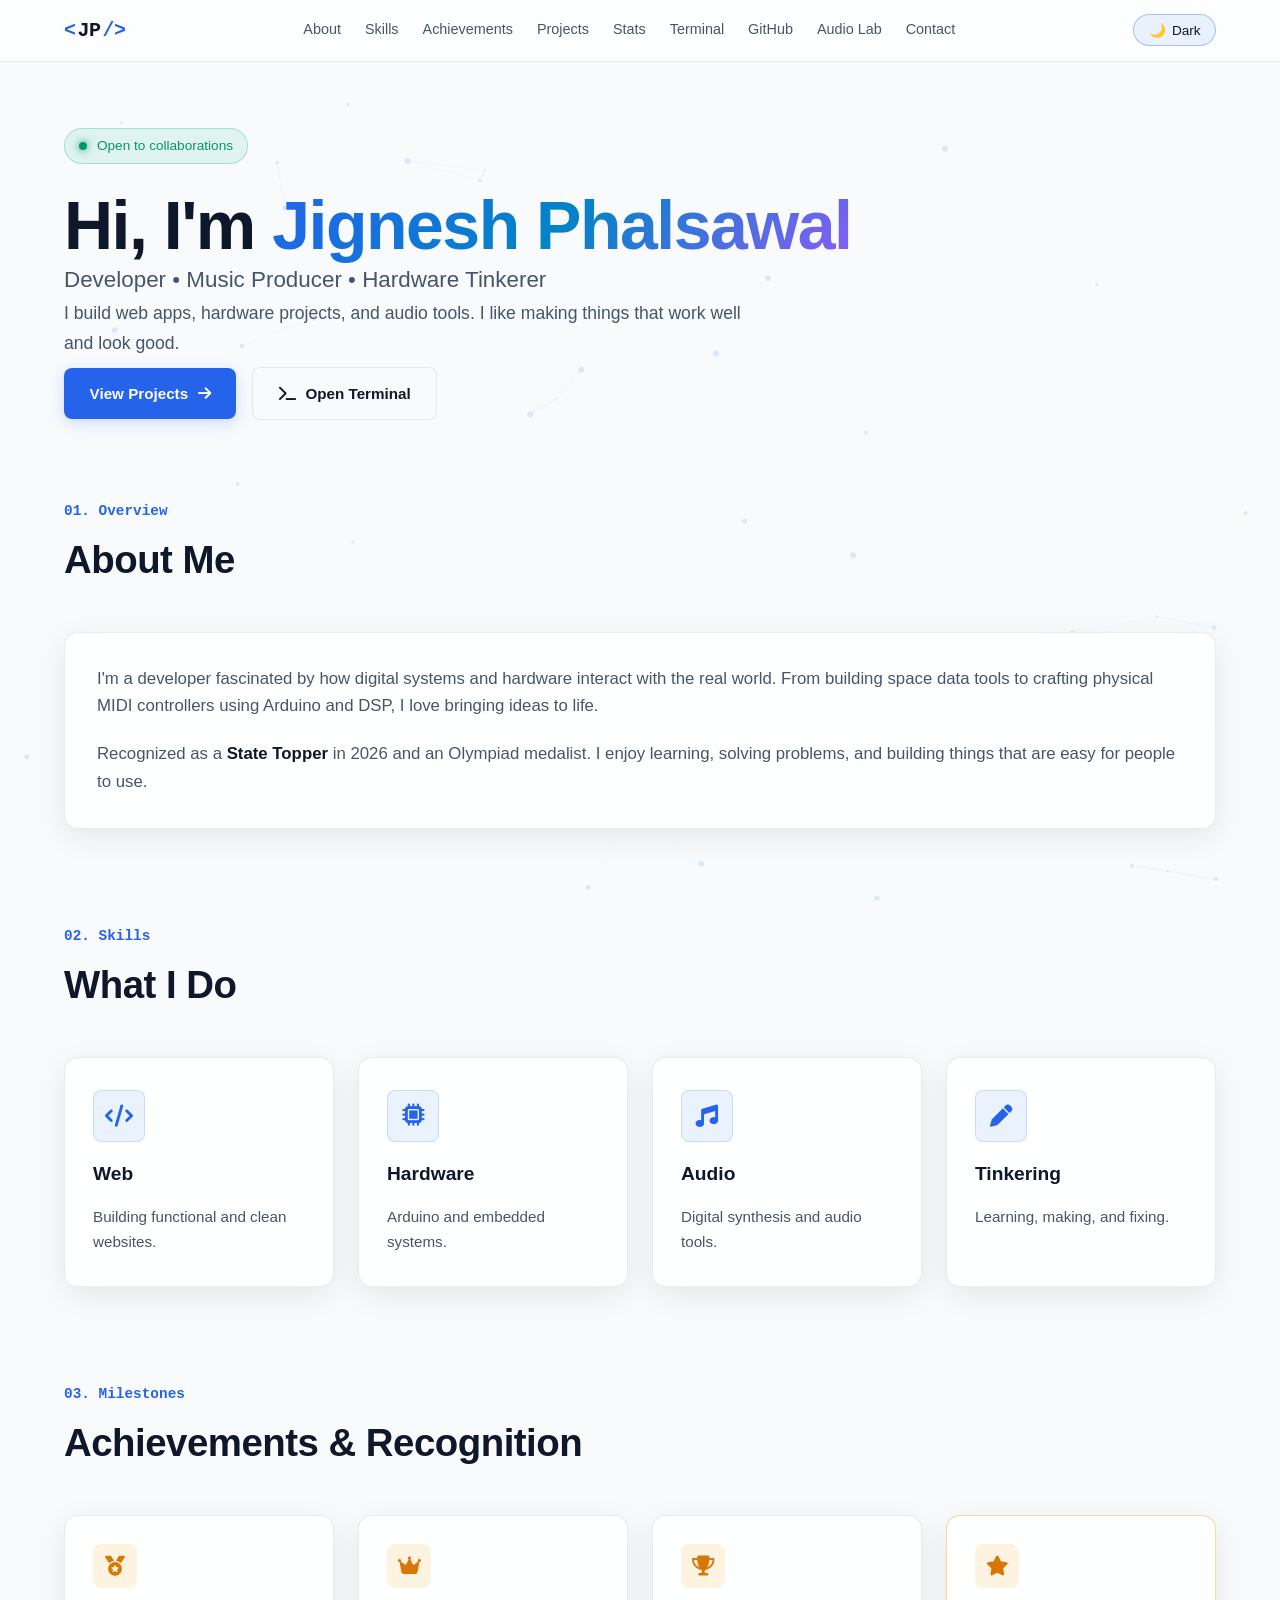
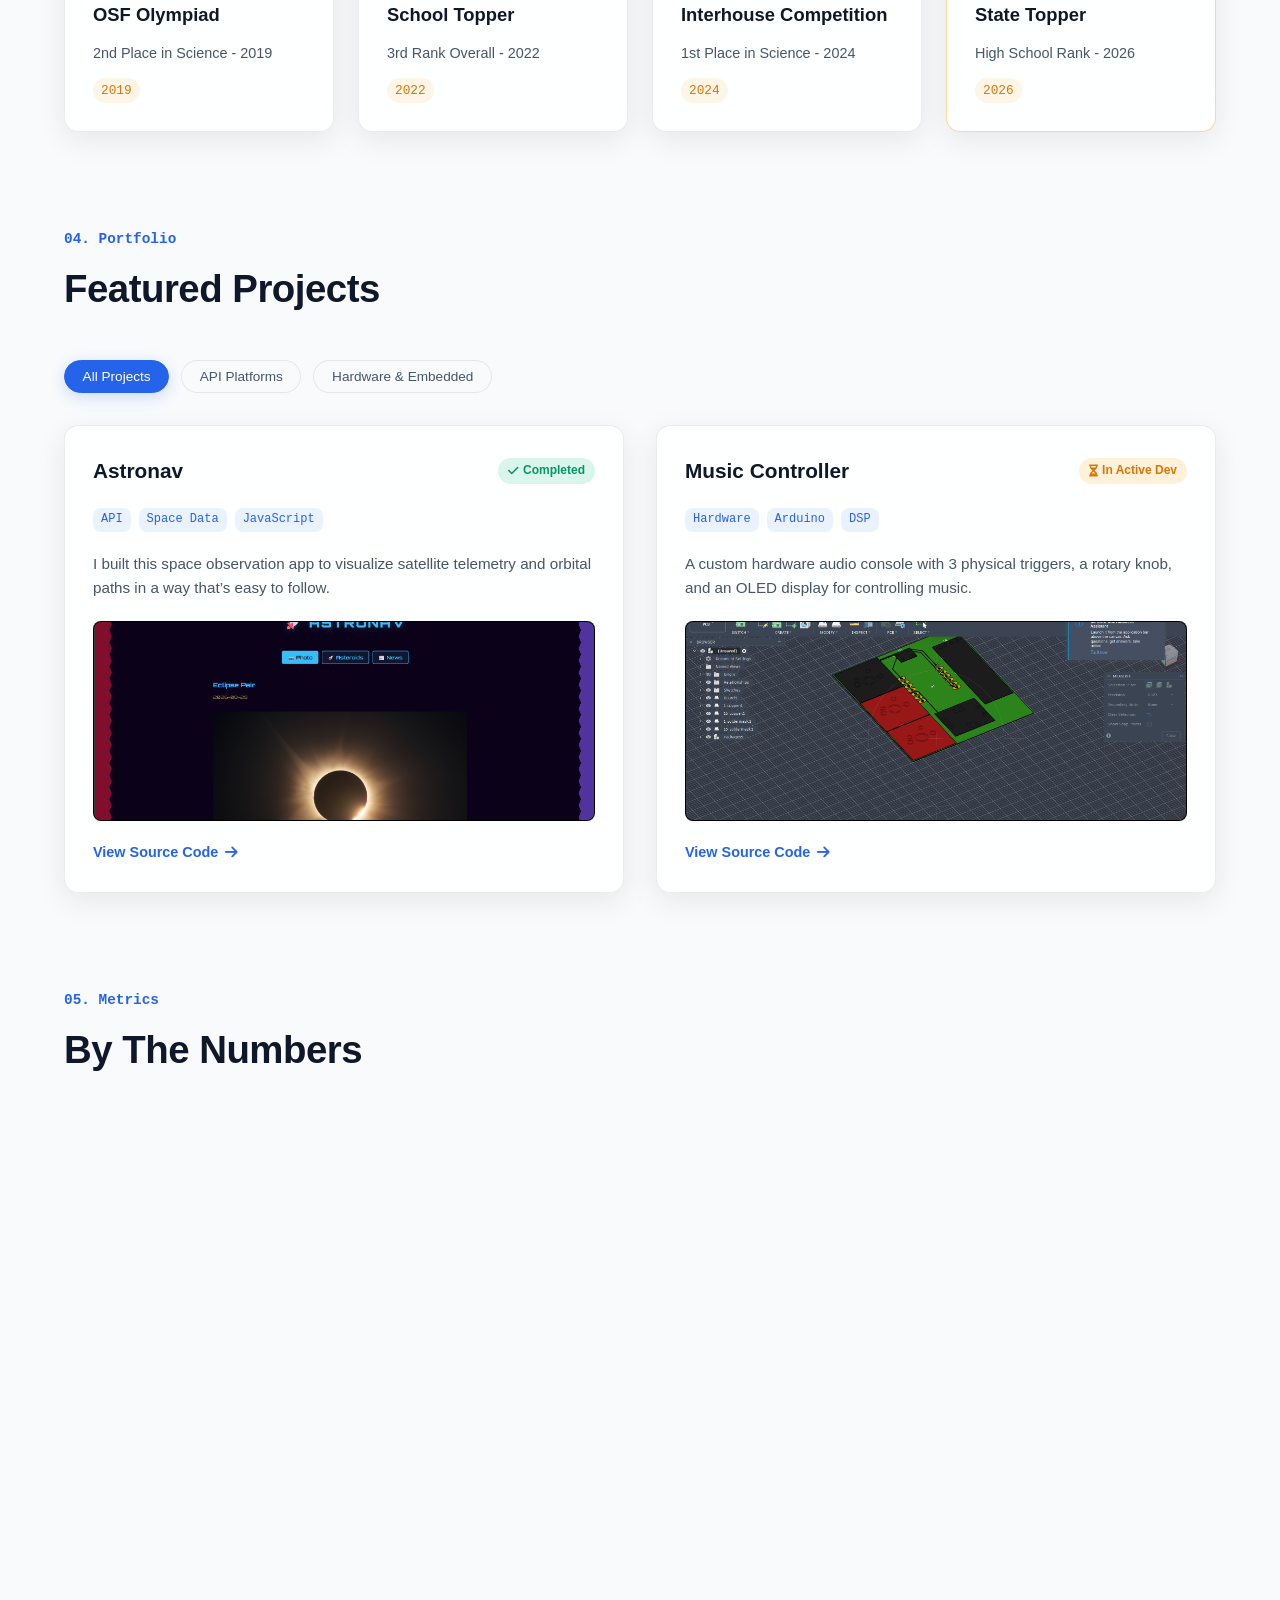
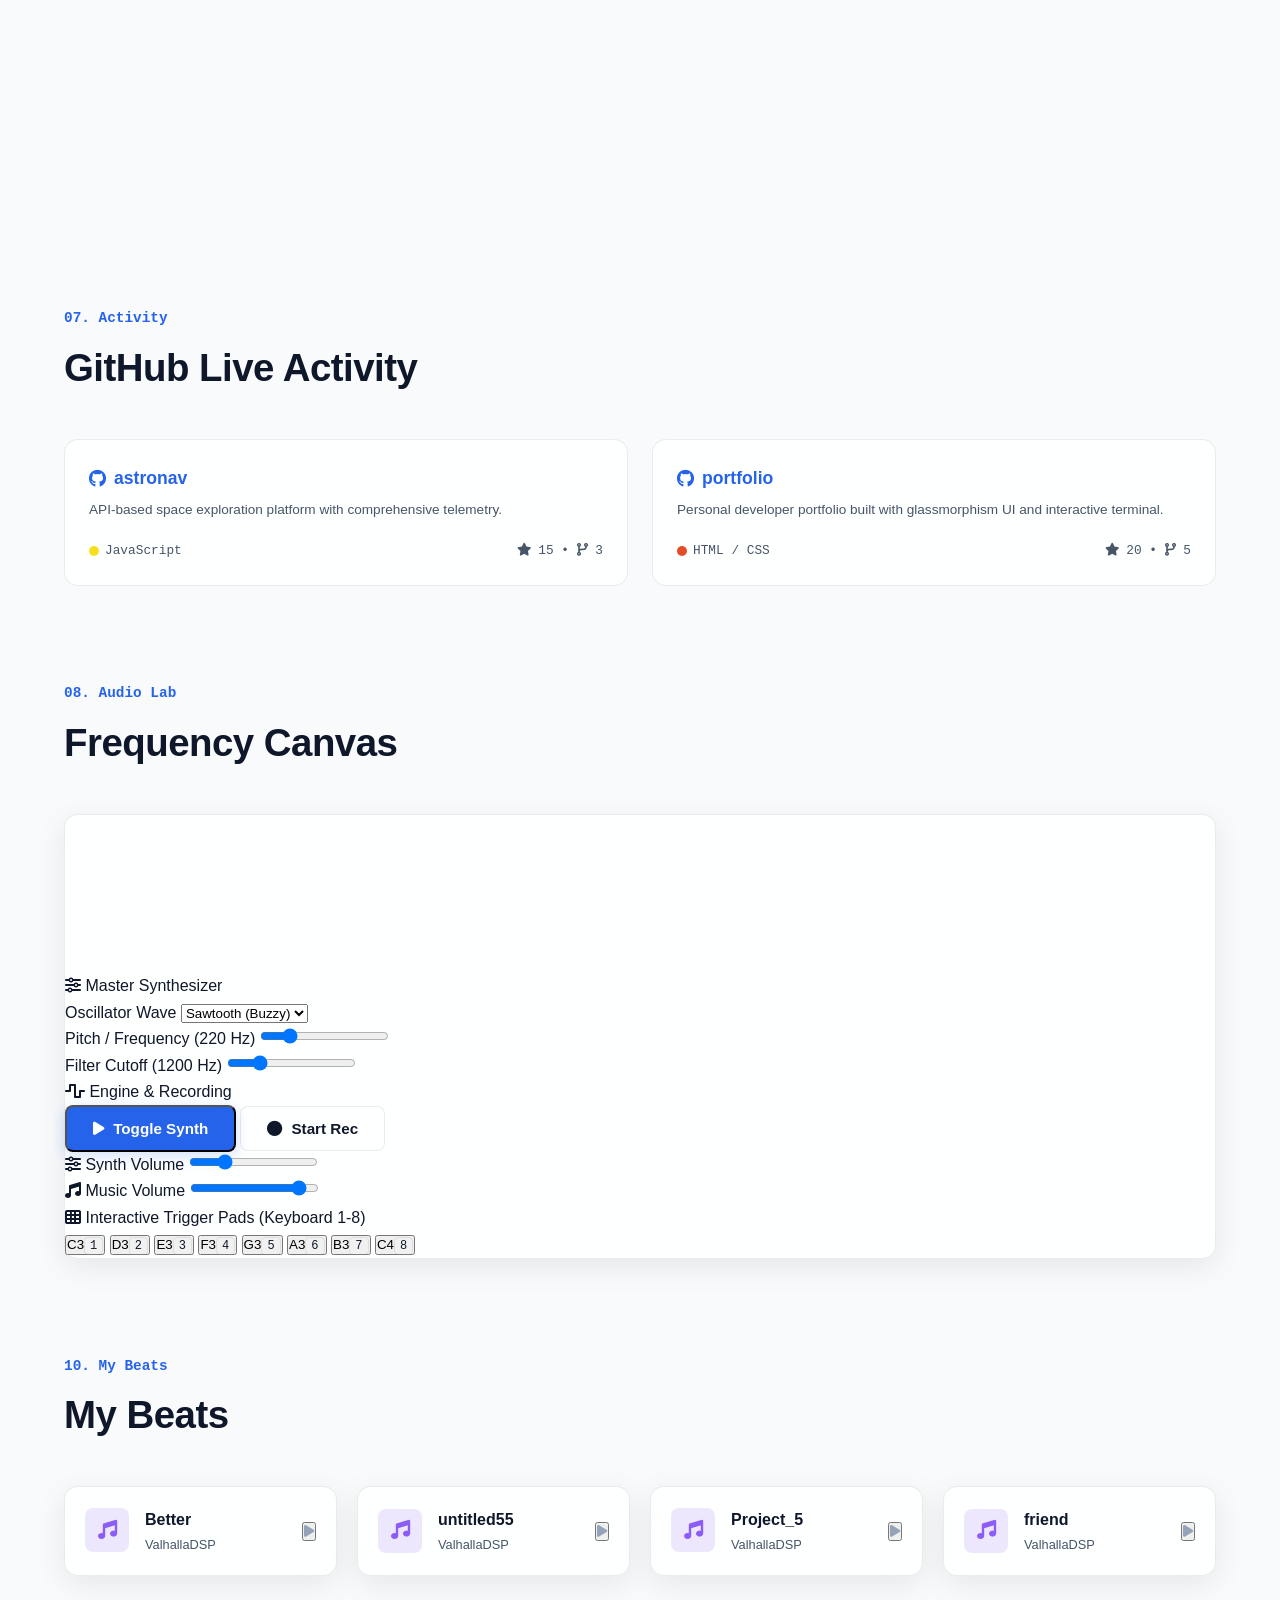
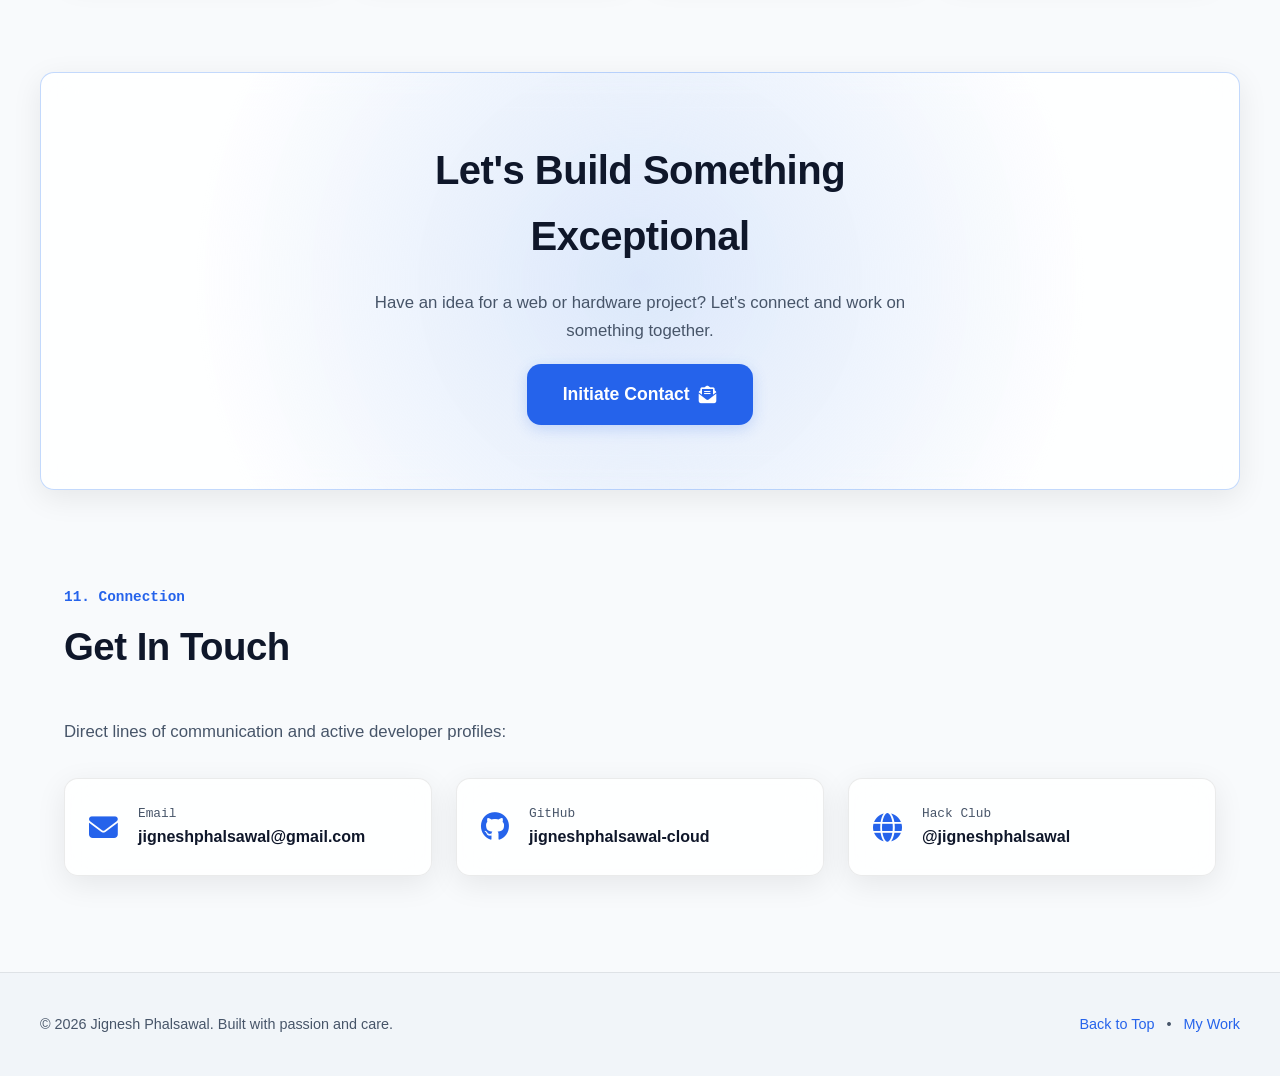
==== commit d83e26e7: "Update index.html" ====
--- a/index.html
+++ b/index.html
@@ -3,25 +3,11 @@
 <head>
     <meta charset="UTF-8">
     <meta name="viewport" content="width=device-width, initial-scale=1.0">
-    <meta name="description" content="Jignesh Phalsawal - Full Stack Developer, Music Enthusiast, and Hardware Creator. Explore high-performance web applications, hardware projects, and engineering achievements.">
-    <meta name="keywords" content="Jignesh Phalsawal, Full Stack Developer, Web Development, Arduino, Hardware, Portfolio, JavaScript, React, APIs, UI/UX">
+    <meta name="description" content="Jignesh Phalsawal - Developer, music producer, and hardware tinkerer.">
     <meta name="author" content="Jignesh Phalsawal">
     <meta name="theme-color" content="#0c1729">
 
-    <!-- Open Graph / Facebook -->
-    <meta property="og:type" content="website">
-    <meta property="og:url" content="https://jigneshphalsawal-cloud.github.io/">
-    <meta property="og:title" content="Jignesh Phalsawal — Developer & Tech Explorer">
-    <meta property="og:description" content="Explore my projects in web engineering, embedded systems, and audio technology.">
-    <meta property="og:image" content="a.png">
-
-    <!-- Twitter -->
-    <meta property="twitter:card" content="summary_large_image">
-    <meta property="twitter:title" content="Jignesh Phalsawal — Developer & Tech Explorer">
-    <meta property="twitter:description" content="Explore my projects in web engineering, embedded systems, and audio technology.">
-    <meta property="twitter:image" content="a.png">
-
-    <title>Jignesh Phalsawal | Full Stack Developer & Hardware Enthusiast</title>
+    <title>Jignesh Phalsawal</title>
 
     <!-- Google Fonts & Icons -->
     <link rel="preconnect" href="https://fonts.googleapis.com">
@@ -40,7 +26,7 @@
     <canvas id="particleCanvas" class="particle-canvas" aria-hidden="true"></canvas>
 
     <!-- Global Header -->
-    <header role="banner">
+    <header role="banner" aria-label="Main navigation">
         <div class="header-top">
             <a href="#" class="brand-logo" aria-label="Jignesh Phalsawal Homepage">
                 <span class="logo-bracket">&lt;</span>JP<span class="logo-bracket"> /&gt;</span>
@@ -54,15 +40,11 @@
                 <a href="#stats">Stats</a>
                 <a href="#terminal">Terminal</a>
                 <a href="#github-stats">GitHub</a>
-                <a href="#favorites">Favorites</a>
+                <a href="#audio-lab">Audio Lab</a>
                 <a href="#contact">Contact</a>
             </nav>
 
             <div class="header-actions">
-                <button class="palette-hint-btn" id="paletteHintBtn" aria-label="Open Command Palette (Cmd+K)" title="Press Cmd+K or Ctrl+K">
-                    <i class="fas fa-search" aria-hidden="true"></i>
-                    <span class="kbd-badge"><kbd>⌘</kbd><kbd>K</kbd></span>
-                </button>
                 <button class="theme-toggle" id="themeToggle" aria-label="Toggle dark mode">🌙 <span>Dark</span></button>
             </div>
         </div>
@@ -72,13 +54,13 @@
     <div class="command-palette-overlay" id="commandPaletteOverlay" tabindex="-1" aria-hidden="true"></div>
     <div class="command-palette" id="commandPalette" role="dialog" aria-modal="true" aria-label="Command Palette">
         <div class="command-palette-content">
-            <div class="command-palette-search-wrapper">
+            <div class="command-palette-search-wrapper" style="display:none;">
                 <i class="fas fa-terminal palette-search-icon" aria-hidden="true"></i>
                 <input
                     type="text"
                     class="command-palette-input"
                     id="commandPaletteInput"
-                    placeholder="Type a command or search sections... (Cmd+K)"
+                    placeholder="Type a command... (Cmd+K)"
                     aria-label="Command palette query input"
                     autocomplete="off"
                     spellcheck="false"
@@ -98,26 +80,26 @@
         <!-- Hero Section -->
         <section class="hero" aria-label="Hero Section">
             <div class="hero-badge">
-                <span class="status-indicator"></span> Available for engineering collaborations
+                <span class="status-indicator"></span> Open to collaborations
             </div>
             <div class="hero-content">
                 <h1 class="hero-title">
                     Hi, I'm <span class="gradient-text">Jignesh Phalsawal</span>
                 </h1>
                 <p class="hero-subtitle">
-                    Developer • Music Enthusiast • Tech Explorer
+                    Developer • Music Producer • Hardware Tinkerer
                 </p>
                 <p class="hero-description">
-                    Architecting elegant web applications, hardware interfaces, and audio systems with modern web standards and high-performance code.
+                    I build web apps, hardware projects, and audio tools. I like making things that work well and look good.
                 </p>
                 <div class="hero-cta-group">
                     <a href="#projects" class="cta-button primary">
-                        <span>Explore Projects</span>
+                        <span>View Projects</span>
                         <i class="fas fa-arrow-right" aria-hidden="true"></i>
                     </a>
                     <a href="#terminal" class="cta-button secondary">
                         <i class="fas fa-terminal" aria-hidden="true"></i>
-                        <span>Launch Terminal</span>
+                        <span>Open Terminal</span>
                     </a>
                 </div>
             </div>
@@ -131,13 +113,12 @@
             </div>
             <div class="about-card glass-panel">
                 <p>
-                    I am a developer driven by a profound fascination for how digital systems and hardware interact with our everyday physical reality.
-                    From developing resilient space telemetry APIs to fabricating custom physical MIDI controllers with Arduino and DSP,
-                    I strive to bridge the gap between creative expression and computational rigor.
+                    I'm a developer fascinated by how digital systems and hardware interact with the real world.
+                    From building space data tools to crafting physical MIDI controllers using Arduino and DSP,
+                    I love bringing ideas to life.
                 </p>
                 <p>
-                    Recognized as a <strong>State Topper</strong> in 2026 and an Olympiad medalist, I place high value on continuous technical growth,
-                    deep problem solving, and accessible, user-centric software design.
+                    Recognized as a <strong>State Topper</strong> in 2026 and an Olympiad medalist. I enjoy learning, solving problems, and building things that are easy for people to use.
                 </p>
             </div>
         </section>
@@ -145,37 +126,37 @@
         <!-- Skills Section -->
         <section id="skills" aria-labelledby="skills-heading" class="section-container">
             <div class="section-header">
-                <span class="section-tag">02. Stack</span>
-                <h2 id="skills-heading">Skills & Technologies</h2>
+                <span class="section-tag">02. Skills</span>
+                <h2 id="skills-heading">What I Do</h2>
             </div>
             <div class="skills-grid">
                 <div class="skill-card glass-panel">
                     <div class="skill-icon-wrapper">
                         <i class="fas fa-code" aria-hidden="true"></i>
                     </div>
-                    <h3>Frontend Engineering</h3>
-                    <p>Modern ES6+ JavaScript, React, Responsive CSS3, HTML5 Semantic Architecture, UI/UX Systems.</p>
-                </div>
-                <div class="skill-card glass-panel">
-                    <div class="skill-icon-wrapper">
-                        <i class="fas fa-server" aria-hidden="true"></i>
-                    </div>
-                    <h3>Backend & APIs</h3>
-                    <p>Node.js, Express, RESTful API Design, Python Scripting, JSON Schema, Asynchronous Data Pipelines.</p>
+                    <h3>Web</h3>
+                    <p>Building functional and clean websites.</p>
                 </div>
                 <div class="skill-card glass-panel">
                     <div class="skill-icon-wrapper">
                         <i class="fas fa-microchip" aria-hidden="true"></i>
                     </div>
-                    <h3>Hardware & Embedded</h3>
-                    <p>Arduino Microcontrollers, C/C++, Circuit Prototyping, Sensor Integration, Rotary Encoders.</p>
+                    <h3>Hardware</h3>
+                    <p>Arduino and embedded systems.</p>
                 </div>
                 <div class="skill-card glass-panel">
                     <div class="skill-icon-wrapper">
-                        <i class="fas fa-sliders" aria-hidden="true"></i>
-                    </div>
-                    <h3>Audio & DSP Tech</h3>
-                    <p>Hardware Audio Controllers, Digital Signal Processing, Real-time MIDI Input/Output, Sound Design.</p>
+                        <i class="fas fa-music" aria-hidden="true"></i>
+                    </div>
+                    <h3>Audio</h3>
+                    <p>Digital synthesis and audio tools.</p>
+                </div>
+                <div class="skill-card glass-panel">
+                    <div class="skill-icon-wrapper">
+                        <i class="fas fa-pen" aria-hidden="true"></i>
+                    </div>
+                    <h3>Tinkering</h3>
+                    <p>Learning, making, and fixing.</p>
                 </div>
             </div>
         </section>
@@ -245,7 +226,7 @@
                         <span class="tag">Space Data</span>
                         <span class="tag">JavaScript</span>
                     </div>
-                    <p>An API-based space observation platform aggregating telemetry, orbital calculations, and celestial datasets into an intuitive user interface.</p>
+                    <p>I built this space observation app to visualize satellite telemetry and orbital paths in a way that’s easy to follow.</p>
                     <div class="card-img-wrapper">
                         <img src="a.png" alt="Astronav project screenshot displaying space telemetry dashboard" loading="lazy">
                     </div>
@@ -268,14 +249,15 @@
                         <span class="tag">Arduino</span>
                         <span class="tag">DSP</span>
                     </div>
-                    <p>A custom hardware audio console featuring 3 tactile control triggers, rotary volume potentiometer, and an OLED feedback display for music playback control.</p>
+                    <p>A custom hardware audio console with 3 physical triggers, a rotary knob, and an OLED display for controlling music.</p>
                     <div class="card-img-wrapper">
                         <img src="p.png" alt="Hardware music controller prototype with OLED display and rotary controls" loading="lazy">
                     </div>
                     <div class="card-footer">
-                        <span class="in-progress-badge">
-                            <i class="fas fa-wrench" aria-hidden="true"></i> Prototyping Phase
-                        </span>
+                        <a href="https://github.com/jigneshphalsawal-cloud/music-controller" class="project-link" target="_blank" rel="noopener noreferrer">
+                            <span>View Source Code</span>
+                            <i class="fas fa-arrow-right" aria-hidden="true"></i>
+                        </a>
                     </div>
                 </article>
             </div>
@@ -294,7 +276,7 @@
                 <div class="modal-image-container">
                     <img src="" alt="" class="modal-image" id="modalImage">
                 </div>
-                <p class="modal-description" id="modalDescription">Detailed technical project breakdown and engineering specifics.</p>
+                <p class="modal-description" id="modalDescription">Project overview and technical details.</p>
                 <div class="modal-actions">
                     <a href="#" class="modal-btn-primary" id="modalGitHubLink" target="_blank" rel="noopener noreferrer">
                         <i class="fab fa-github" aria-hidden="true"></i> View on GitHub
@@ -306,7 +288,7 @@
             </div>
         </div>
 
-        <!-- By The Numbers / Metrics Section -->
+        <!-- By The Numbers Section -->
         <section id="stats" aria-labelledby="stats-heading" class="section-container">
             <div class="section-header">
                 <span class="section-tag">05. Metrics</span>
@@ -315,19 +297,19 @@
             <div class="stats-grid">
                 <div class="stat-card glass-panel">
                     <h3>4</h3>
-                    <p>Major Honors & Awards</p>
+                    <p>Major Projects</p>
                 </div>
                 <div class="stat-card glass-panel">
                     <h3>2+</h3>
-                    <p>Active Open Repositories</p>
+                    <p>Open Repositories</p>
                 </div>
                 <div class="stat-card glass-panel">
                     <h3>4</h3>
-                    <p>Core Engineering Disciplines</p>
+                    <p>Fields I Work In</p>
                 </div>
                 <div class="stat-card glass-panel highlight">
                     <h3>2026</h3>
-                    <p>State Topper Distinction</p>
+                    <p>State Topper</p>
                 </div>
             </div>
         </section>
@@ -379,71 +361,149 @@
             </div>
         </section>
 
-        <!-- Favorite Music Section -->
-        <section id="favorites" aria-labelledby="favorites-heading" class="section-container">
-            <div class="section-header">
-                <span class="section-tag">08. Audio</span>
-                <h2 id="favorites-heading">Curated Audio & Tracks</h2>
-            </div>
-            <div class="songs-grid">
-                <a href="https://open.spotify.com/search/Udarrian%20Statinder%20Sartaj" target="_blank" rel="noopener noreferrer" class="song-card glass-panel">
-                    <div class="song-icon">
-                        <i class="fas fa-music" aria-hidden="true"></i>
-                    </div>
-                    <div class="song-details">
-                        <h3>Udaarian</h3>
-                        <p class="artist">Satinder Sartaaj</p>
-                    </div>
-                    <i class="fas fa-external-link-alt song-external" aria-hidden="true"></i>
-                </a>
-                <a href="https://www.youtube.com/watch?v=8wsgLaGUW7s" target="_blank" rel="noopener noreferrer" class="song-card glass-panel">
-                    <div class="song-icon">
-                        <i class="fas fa-music" aria-hidden="true"></i>
-                    </div>
-                    <div class="song-details">
-                        <h3>Highest in the Room</h3>
-                        <p class="artist">Travis Scott (Remix)</p>
-                    </div>
-                    <i class="fas fa-external-link-alt song-external" aria-hidden="true"></i>
-                </a>
-                <a href="https://open.spotify.com/search/Creepin%20The%20Weeknd" target="_blank" rel="noopener noreferrer" class="song-card glass-panel">
-                    <div class="song-icon">
-                        <i class="fas fa-music" aria-hidden="true"></i>
-                    </div>
-                    <div class="song-details">
-                        <h3>Creepin'</h3>
-                        <p class="artist">Metro Boomin, The Weeknd</p>
-                    </div>
-                    <i class="fas fa-external-link-alt song-external" aria-hidden="true"></i>
-                </a>
-                <a href="https://open.spotify.com/search/Attention%20Charlie%20Puth" target="_blank" rel="noopener noreferrer" class="song-card glass-panel">
-                    <div class="song-icon">
-                        <i class="fas fa-music" aria-hidden="true"></i>
-                    </div>
-                    <div class="song-details">
-                        <h3>Attention</h3>
-                        <p class="artist">Charlie Puth</p>
-                    </div>
-                    <i class="fas fa-external-link-alt song-external" aria-hidden="true"></i>
-                </a>
-                <a href="https://open.spotify.com/search/Fearless%20Lost%20Sky" target="_blank" rel="noopener noreferrer" class="song-card glass-panel">
-                    <div class="song-icon">
-                        <i class="fas fa-music" aria-hidden="true"></i>
-                    </div>
-                    <div class="song-details">
-                        <h3>Fearless</h3>
-                        <p class="artist">Lost Sky (NCS)</p>
-                    </div>
-                    <i class="fas fa-external-link-alt song-external" aria-hidden="true"></i>
-                </a>
-            </div>
-        </section>
+        <!-- Audio Lab / Frequency Canvas Section -->
+        <section id="audio-lab" aria-labelledby="audiolab-heading" class="section-container">
+            <div class="section-header">
+                <span class="section-tag">08. Audio Lab</span>
+                <h2 id="audiolab-heading">Frequency Canvas</h2>
+            </div>
+
+            <div class="audio-lab-container glass-panel">
+                <div class="canvas-wrapper">
+                    <canvas id="vizCanvas" class="viz-canvas"></canvas>
+                </div>
+
+                <div class="audio-hud">
+                    <!-- Synthesizer Controls -->
+                    <div class="hud-group">
+                        <span class="hud-group-title"><i class="fas fa-sliders"></i> Master Synthesizer</span>
+                        <div class="hud-controls-grid">
+                            <div class="control-item">
+                                <label for="waveSelect">Oscillator Wave</label>
+                                <select id="waveSelect" class="hud-select">
+                                    <option value="sine">Sine (Pure)</option>
+                                    <option value="square">Square (8-Bit)</option>
+                                    <option value="sawtooth" selected>Sawtooth (Buzzy)</option>
+                                    <option value="triangle">Triangle (Warm)</option>
+                                </select>
+                            </div>
+                            <div class="control-item">
+                                <label for="freqSlider">Pitch / Frequency (<span id="freqVal">220</span> Hz)</label>
+                                <input type="range" id="freqSlider" min="55" max="880" value="220" class="hud-slider">
+                            </div>
+                            <div class="control-item">
+                                <label for="filterSlider">Filter Cutoff (<span id="filterVal">1200</span> Hz)</label>
+                                <input type="range" id="filterSlider" min="100" max="5000" value="1200" class="hud-slider">
+                            </div>
+                        </div>
+                    </div>
+
+                    <!-- Visualizer Controls & Recorder -->
+                    <div class="hud-group">
+                        <span class="hud-group-title"><i class="fas fa-wave-square"></i> Engine & Recording</span>
+                        <div class="hud-actions-row">
+                            <button id="btnPlaySynth" class="cta-button primary"><i class="fas fa-play"></i> Toggle Synth</button>
+                            <button id="btnToggleRecord" class="cta-button secondary record-btn"><i class="fas fa-circle"></i> <span>Start Rec</span></button>
+                            <a id="recordDownloadLink" class="cta-button secondary download-btn" style="display:none;" download="frequency-canvas.webm">
+                                <i class="fas fa-download"></i> Save Clip
+                            </a>
+                        </div>
+                        <div class="hud-volume-controls">
+                            <div class="control-item volume-item">
+                                <label for="synthVolume"><i class="fas fa-sliders-h"></i> Synth Volume</label>
+                                <input type="range" id="synthVolume" min="0" max="1" step="0.01" value="0.25" class="hud-slider">
+                            </div>
+                            <div class="control-item volume-item">
+                                <label for="musicVolume"><i class="fas fa-music"></i> Music Volume</label>
+                                <input type="range" id="musicVolume" min="0" max="1" step="0.01" value="0.9" class="hud-slider">
+                            </div>
+                        </div>
+                    </div>
+                </div>
+
+                <!-- Beat Pad & Key Trigger Controls -->
+                <div class="beat-pad-section">
+                    <span class="hud-group-title"><i class="fas fa-th"></i> Interactive Trigger Pads (Keyboard 1-8)</span>
+                    <div class="beat-pad-grid">
+                        <button class="beat-pad" data-note="130.81"><span>C3</span><kbd>1</kbd></button>
+                        <button class="beat-pad" data-note="146.83"><span>D3</span><kbd>2</kbd></button>
+                        <button class="beat-pad" data-note="164.81"><span>E3</span><kbd>3</kbd></button>
+                        <button class="beat-pad" data-note="174.61"><span>F3</span><kbd>4</kbd></button>
+                        <button class="beat-pad" data-note="196.00"><span>G3</span><kbd>5</kbd></button>
+                        <button class="beat-pad" data-note="220.00"><span>A3</span><kbd>6</kbd></button>
+                        <button class="beat-pad" data-note="246.94"><span>B3</span><kbd>7</kbd></button>
+                        <button class="beat-pad" data-note="261.63"><span>C4</span><kbd>8</kbd></button>
+                    </div>
+                </div>
+            </div>
+        </section>
+
+    <!-- My Beats Section -->
+    <section id="my-beats" aria-labelledby="beats-heading" class="section-container">
+        <div class="section-header">
+            <span class="section-tag">10. My Beats</span>
+            <h2 id="beats-heading">My Beats</h2>
+        </div>
+        <div class="songs-grid">
+            <!-- Beat Card 1 -->
+            <div class="song-card glass-panel" data-song="better">
+                <div class="song-icon"><i class="fas fa-music"></i></div>
+                <div class="song-details">
+                    <h3>Better</h3>
+                    <p class="artist">ValhallaDSP</p>
+                </div>
+                <audio id="audio-song1" src="assets/Better.mp3"></audio>
+                <button class="song-external" data-audio-id="audio-song1" aria-label="Play/Pause">
+                    <i class="fas fa-play"></i>
+                </button>
+            </div>
+
+            <!-- Beat Card 2 -->
+            <div class="song-card glass-panel" data-song="untitled55">
+                <div class="song-icon"><i class="fas fa-music"></i></div>
+                <div class="song-details">
+                    <h3>untitled55</h3>
+                    <p class="artist">ValhallaDSP</p>
+                </div>
+                <audio id="audio-song2" src="assets/untitled55.mp3"></audio>
+                <button class="song-external" data-audio-id="audio-song2" aria-label="Play/Pause">
+                    <i class="fas fa-play"></i>
+                </button>
+            </div>
+
+            <!-- Beat Card 3 -->
+            <div class="song-card glass-panel" data-song="project_5">
+                <div class="song-icon"><i class="fas fa-music"></i></div>
+                <div class="song-details">
+                    <h3>Project_5</h3>
+                    <p class="artist">ValhallaDSP</p>
+                </div>
+                <audio id="audio-song3" src="assets/Project_5.mp3"></audio>
+                <button class="song-external" data-audio-id="audio-song3" aria-label="Play/Pause">
+                    <i class="fas fa-play"></i>
+                </button>
+            </div>
+
+            <!-- Beat Card 4 -->
+            <div class="song-card glass-panel" data-song="friend">
+                <div class="song-icon"><i class="fas fa-music"></i></div>
+                <div class="song-details">
+                    <h3>friend</h3>
+                    <p class="artist">ValhallaDSP</p>
+                </div>
+                <audio id="audio-song4" src="assets/friend.mp3"></audio>
+                <button class="song-external" data-audio-id="audio-song4" aria-label="Play/Pause">
+                    <i class="fas fa-play"></i>
+                </button>
+            </div>
+        </div>
+    </section>
 
         <!-- CTA Collaboration Section -->
         <section id="cta-section" aria-labelledby="cta-heading" class="section-container cta-block glass-panel">
             <div class="cta-inner">
                 <h2 id="cta-heading">Let's Build Something Exceptional</h2>
-                <p>Have an ambitious web platform or hardware prototype in mind? Let's connect and turn ideas into high-impact reality.</p>
+                <p>Have an idea for a web or hardware project? Let's connect and work on something together.</p>
                 <a href="#contact" class="cta-button primary large">
                     <span>Initiate Contact</span>
                     <i class="fas fa-envelope-open-text" aria-hidden="true"></i>
@@ -454,7 +514,7 @@
         <!-- Contact Section -->
         <section id="contact" aria-labelledby="contact-heading" class="section-container">
             <div class="section-header">
-                <span class="section-tag">09. Connection</span>
+                <span class="section-tag">11. Connection</span>
                 <h2 id="contact-heading">Get In Touch</h2>
             </div>
             <p class="contact-subtext">Direct lines of communication and active developer profiles:</p>
@@ -484,14 +544,14 @@
         </section>
     </main>
 
-    <!-- Site Footer -->
+    <!-- Footer -->
     <footer role="contentinfo">
         <div class="footer-content">
-            <p>&copy; 2026 Jignesh Phalsawal. Engineered with precision, semantic standards, and vanilla JavaScript.</p>
+            <p>&copy; 2026 Jignesh Phalsawal. Built with passion and care.</p>
             <div class="footer-links">
                 <a href="#main-content">Back to Top</a>
                 <span>•</span>
-                <a href="https://github.com/jigneshphalsawal-cloud" target="_blank" rel="noopener noreferrer">Source Repos</a>
+                <a href="https://github.com/jigneshphalsawal-cloud" target="_blank" rel="noopener noreferrer">My Work</a>
             </div>
         </div>
     </footer>
@@ -501,6 +561,8 @@
         <i class="fas fa-arrow-up" aria-hidden="true"></i>
     </button>
 
+    <script src="audio-lab-viz.js" defer></script>
+    <script src="audio-lab.js" defer></script>
     <script src="script.js" defer></script>
 </body>
 </html>
--- a/style.css
+++ b/style.css
@@ -1,97 +1,211 @@
-* {
+/* ==========================================================================
+   Jignesh Phalsawal - Portfolio Design System
+   Architecture: CSS Custom Properties, Fluid Layouts, Modern Glassmorphism
+   ========================================================================== */
+
+/* --------------------------------------------------------------------------
+   1. CSS Reset & Base Variables
+   -------------------------------------------------------------------------- */
+*, *::before, *::after {
     margin: 0;
     padding: 0;
     box-sizing: border-box;
 }
 
 :root {
-    /* Dark-first color palette */
-    --primary-950: #0c1729;
-    --primary-900: #0f172a;
-    --primary-800: #1e293b;
-    --primary-700: #334155;
-
-    --accent-500: #3b82f6;
-    --accent-400: #60a5fa;
-    --accent-300: #93c5fd;
-
-    --success: #10b981;
-    --warning: #f59e0b;
-
-    --text-primary: #f1f5f9;
-    --text-secondary: #cbd5e1;
-    --text-tertiary: #94a3b8;
-
-    --surface-dark: #0f172a;
-    --surface-card: #1e293b;
-    --surface-overlay: rgba(30, 41, 59, 0.5);
-
-    --border: rgba(59, 130, 246, 0.2);
-    --border-light: rgba(59, 130, 246, 0.1);
-}
-
-@media (prefers-color-scheme: light) {
-    :root:not([data-theme="dark"]) {
-        --primary-950: #f8fafc;
-        --primary-900: #f1f5f9;
-        --primary-800: #e2e8f0;
-        --primary-700: #cbd5e1;
-
-        --text-primary: #1f2937;
-        --text-secondary: #6b7280;
-        --text-tertiary: #9ca3af;
-
-        --surface-dark: #f8fafc;
-        --surface-card: #ffffff;
-        --surface-overlay: rgba(255, 255, 255, 0.7);
-
-        --border: rgba(59, 130, 246, 0.15);
-        --border-light: rgba(59, 130, 246, 0.08);
-    }
-}
-
+    /* Color Palette - Dark Theme (Default) */
+    --bg-primary: #070d18;
+    --bg-secondary: #0c1729;
+    --bg-surface: rgba(18, 30, 49, 0.65);
+    --bg-surface-hover: rgba(28, 45, 72, 0.8);
+    --bg-card: rgba(15, 25, 42, 0.7);
+
+    --primary-blue: #3b82f6;
+    --primary-blue-glow: rgba(59, 130, 246, 0.35);
+    --accent-cyan: #38bdf8;
+    --accent-emerald: #10b981;
+    --accent-amber: #f59e0b;
+    --accent-rose: #f43f5e;
+    --accent-purple: #8b5cf6;
+
+    --text-main: #f8fafc;
+    --text-muted: #94a3b8;
+    --text-faint: #64748b;
+
+    --border-glass: rgba(255, 255, 255, 0.08);
+    --border-glass-hover: rgba(59, 130, 246, 0.4);
+    --border-glass-subtle: rgba(255, 255, 255, 0.04);
+
+    --shadow-subtle: 0 4px 20px -2px rgba(0, 0, 0, 0.4);
+    --shadow-glass: 0 8px 32px 0 rgba(0, 0, 0, 0.37);
+    --shadow-glow: 0 0 25px rgba(59, 130, 246, 0.25);
+
+    /* Typography & Spacing */
+    --font-sans: 'Inter', -apple-system, BlinkMacSystemFont, 'Segoe UI', Roboto, sans-serif;
+    --font-mono: 'Fira Code', SFMono-Regular, Consolas, 'Liberation Mono', Menlo, monospace;
+
+    --radius-sm: 8px;
+    --radius-md: 14px;
+    --radius-lg: 20px;
+    --radius-full: 9999px;
+
+    --transition-smooth: all 0.3s cubic-bezier(0.16, 1, 0.3, 1);
+    --transition-fast: all 0.15s ease-out;
+}
+
+/* Light Theme Variables */
 :root[data-theme="light"] {
-    --primary-950: #f8fafc;
-    --primary-900: #f1f5f9;
-    --primary-800: #e2e8f0;
-    --primary-700: #cbd5e1;
-
-    --text-primary: #1f2937;
-    --text-secondary: #6b7280;
-    --text-tertiary: #9ca3af;
-
-    --surface-dark: #f8fafc;
-    --surface-card: #ffffff;
-    --surface-overlay: rgba(255, 255, 255, 0.7);
-
-    --border: rgba(59, 130, 246, 0.15);
-    --border-light: rgba(59, 130, 246, 0.08);
+    --bg-primary: #f8fafc;
+    --bg-secondary: #f1f5f9;
+    --bg-surface: rgba(255, 255, 255, 0.75);
+    --bg-surface-hover: rgba(241, 245, 249, 0.9);
+    --bg-card: rgba(255, 255, 255, 0.85);
+
+    --primary-blue: #2563eb;
+    --primary-blue-glow: rgba(37, 99, 235, 0.2);
+    --accent-cyan: #0284c7;
+    --accent-emerald: #059669;
+    --accent-amber: #d97706;
+
+    --text-main: #0f172a;
+    --text-muted: #475569;
+    --text-faint: #94a3b8;
+
+    --border-glass: rgba(0, 0, 0, 0.08);
+    --border-glass-hover: rgba(37, 99, 235, 0.35);
+    --border-glass-subtle: rgba(0, 0, 0, 0.04);
+
+    --shadow-subtle: 0 4px 20px -2px rgba(0, 0, 0, 0.05);
+    --shadow-glass: 0 8px 30px 0 rgba(0, 0, 0, 0.08);
+    --shadow-glow: 0 0 20px rgba(37, 99, 235, 0.15);
+}
+
+/* --------------------------------------------------------------------------
+   2. Global Document Setup
+   -------------------------------------------------------------------------- */
+html {
+    scroll-behavior: smooth;
+    font-size: 16px;
+    height: 100%;
 }
 
 body {
-    font-family: -apple-system, BlinkMacSystemFont, 'Segoe UI', system-ui, sans-serif;
-    background: linear-gradient(135deg, var(--surface-dark) 0%, var(--primary-800) 100%);
-    color: var(--text-primary);
-    line-height: 1.6;
+    font-family: var(--font-sans);
+    background-color: var(--bg-primary);
+    color: var(--text-main);
+    line-height: 1.65;
     min-height: 100vh;
     padding-top: 80px;
-    transition: background 0.3s ease, color 0.3s ease;
-}
-
-/* Header & Navigation */
+    overflow-x: hidden;
+    position: relative;
+    transition: background-color 0.4s ease, color 0.4s ease;
+    -webkit-font-smoothing: antialiased;
+}
+
+/* Skip Navigation Link */
+.skip-link {
+    position: absolute;
+    top: -100px;
+    left: 20px;
+    background: var(--primary-blue);
+    color: #ffffff;
+    padding: 10px 18px;
+    border-radius: var(--radius-sm);
+    z-index: 10000;
+    text-decoration: none;
+    font-weight: 600;
+    transition: top 0.2s ease;
+}
+
+.skip-link:focus {
+    top: 20px;
+}
+
+/* Scroll Progress Bar */
+.scroll-progress {
+    position: fixed;
+    top: 0;
+    left: 0;
+    height: 3px;
+    width: 0%;
+    background: linear-gradient(90deg, var(--primary-blue), var(--accent-cyan));
+    z-index: 9999;
+    transition: width 0.05s ease-out;
+}
+
+/* Custom Cursor */
+.custom-cursor {
+    position: fixed;
+    top: 0;
+    left: 0;
+    width: 20px;
+    height: 20px;
+    border: 2px solid var(--primary-blue);
+    border-radius: 50%;
+    pointer-events: none;
+    z-index: 9998;
+    transform: translate3d(-100px, -100px, 0);
+    transition: transform 0.1s ease-out, width 0.2s ease, height 0.2s ease, background 0.2s ease, border-color 0.2s ease;
+}
+
+.custom-cursor.active {
+    width: 44px;
+    height: 44px;
+    margin-top: -12px;
+    margin-left: -12px;
+    background: rgba(59, 130, 246, 0.15);
+    border-color: var(--accent-cyan);
+}
+
+@media (pointer: coarse), (hover: none) {
+    .custom-cursor {
+        display: none !important;
+    }
+}
+
+/* Particle Background Canvas */
+.particle-canvas {
+    position: fixed;
+    top: 0;
+    left: 0;
+    width: 100vw;
+    height: 100vh;
+    z-index: -1;
+    pointer-events: none;
+    opacity: 0.6;
+}
+
+/* Shared Glass Panel */
+.glass-panel {
+    background: var(--bg-card);
+    backdrop-filter: blur(16px);
+    -webkit-backdrop-filter: blur(16px);
+    border: 1px solid var(--border-glass);
+    border-radius: var(--radius-md);
+    box-shadow: var(--shadow-glass);
+    transition: var(--transition-smooth);
+}
+
+.glass-panel:hover {
+    border-color: var(--border-glass-hover);
+    box-shadow: var(--shadow-glass), var(--shadow-glow);
+}
+
+/* --------------------------------------------------------------------------
+   3. Header & Navigation
+   -------------------------------------------------------------------------- */
 header {
-    background: rgba(30, 41, 59, 0.5);
+    position: fixed;
+    top: 0;
+    left: 0;
+    width: 100%;
+    z-index: 1000;
+    background: var(--bg-surface);
     backdrop-filter: blur(20px);
     -webkit-backdrop-filter: blur(20px);
-    padding: 1rem 1.5rem;
-    box-shadow: 0 2px 16px rgba(0, 0, 0, 0.3);
-    position: fixed;
-    top: 0;
-    z-index: 100;
-    width: 100%;
-    transition: transform 0.3s ease, background 0.3s ease;
+    border-bottom: 1px solid var(--border-glass);
+    transition: transform 0.35s cubic-bezier(0.16, 1, 0.3, 1), background-color 0.3s ease;
     transform: translateY(0);
-    border-bottom: 1px solid var(--border);
 }
 
 header.hide {
@@ -99,1428 +213,721 @@
 }
 
 .header-top {
-    display: flex;
-    justify-content: space-between;
-    align-items: center;
-    width: 100%;
     max-width: 1200px;
     margin: 0 auto;
-    padding: 0;
-}
-
-h1 {
-    color: var(--text-primary);
+    padding: 0.85rem 1.5rem;
+    display: flex;
+    align-items: center;
+    justify-content: space-between;
+    gap: 1rem;
+}
+
+.brand-logo {
+    font-family: var(--font-mono);
+    font-weight: 700;
     font-size: 1.25rem;
-    font-weight: 800;
-    letter-spacing: -0.8px;
-    margin: 0;
-    background: linear-gradient(135deg, var(--accent-400) 0%, var(--accent-300) 100%);
-    -webkit-background-clip: text;
-    -webkit-text-fill-color: transparent;
-    background-clip: text;
+    color: var(--text-main);
+    text-decoration: none;
+    letter-spacing: -0.5px;
+    display: flex;
+    align-items: center;
+    gap: 2px;
+}
+
+.brand-logo .logo-bracket {
+    color: var(--primary-blue);
 }
 
 nav {
     display: flex;
-    gap: 0.5rem;
-    align-items: center;
+    align-items: center;
+    gap: 1.5rem;
 }
 
 nav a {
-    color: var(--text-primary);
+    color: var(--text-muted);
     text-decoration: none;
+    font-size: 0.9rem;
     font-weight: 500;
-    font-size: 0.85rem;
-    transition: all 0.3s ease;
+    transition: var(--transition-fast);
     position: relative;
-    padding: 0.5rem 0.75rem;
-    border-radius: 6px;
+    padding: 0.3rem 0;
 }
 
 nav a:hover {
-    background: rgba(59, 130, 246, 0.1);
-    color: var(--accent-500);
+    color: var(--primary-blue);
 }
 
 nav a::after {
     content: '';
     position: absolute;
     bottom: 0;
-    left: 0.75rem;
-    width: 0;
+    left: 0;
+    width: 0%;
     height: 2px;
-    background: var(--accent-500);
-    transition: width 0.3s ease;
+    background: var(--primary-blue);
+    transition: width 0.25s ease;
 }
 
 nav a:hover::after {
-    width: calc(100% - 1.5rem);
+    width: 100%;
+}
+
+.header-actions {
+    display: flex;
+    align-items: center;
+    gap: 0.75rem;
+}
+
+.palette-hint-btn {
+    background: rgba(255, 255, 255, 0.05);
+    border: 1px solid var(--border-glass);
+    color: var(--text-muted);
+    border-radius: var(--radius-sm);
+    padding: 0.4rem 0.75rem;
+    display: flex;
+    align-items: center;
+    gap: 0.5rem;
+    cursor: pointer;
+    font-size: 0.85rem;
+    transition: var(--transition-fast);
+}
+
+.palette-hint-btn:hover {
+    background: rgba(255, 255, 255, 0.1);
+    color: var(--text-main);
+    border-color: var(--primary-blue);
+}
+
+.kbd-badge {
+    display: flex;
+    gap: 2px;
+}
+
+kbd {
+    background: rgba(255, 255, 255, 0.12);
+    border: 1px solid var(--border-glass);
+    border-radius: 4px;
+    padding: 1px 5px;
+    font-size: 0.75rem;
+    font-family: var(--font-mono);
+    color: var(--text-main);
 }
 
 .theme-toggle {
     background: rgba(59, 130, 246, 0.1);
-    border: 1px solid var(--accent-500);
-    color: var(--accent-500);
-    padding: 0.5rem 1rem;
-    border-radius: 8px;
+    border: 1px solid var(--border-glass-hover);
+    color: var(--text-main);
+    padding: 0.45rem 0.9rem;
+    border-radius: var(--radius-full);
     cursor: pointer;
-    font-size: 0.8rem;
-    font-weight: 600;
-    transition: all 0.3s ease;
-    margin-left: 0.5rem;
+    font-weight: 500;
+    font-size: 0.85rem;
+    display: flex;
+    align-items: center;
+    gap: 0.4rem;
+    transition: var(--transition-fast);
 }
 
 .theme-toggle:hover {
-    background: var(--accent-500);
-    color: white;
-    transform: translateY(-2px);
-    box-shadow: 0 4px 12px rgba(59, 130, 246, 0.3);
-}
-
-/* Sections */
-section {
-    max-width: 1200px;
-    margin: 3rem auto;
-    padding: 0 1.5rem;
-}
-
-h2 {
-    font-size: 2rem;
-    color: var(--text-primary);
-    margin-bottom: 1.5rem;
-    position: relative;
-    padding-bottom: 0.5rem;
-}
-
-h2::after {
-    content: '';
-    position: absolute;
-    bottom: 0;
-    left: 0;
-    width: 60px;
-    height: 3px;
-    background: var(--accent-500);
-    border-radius: 2px;
-}
-
-#stats h2,
-#cta-section h2,
-#contact h2 {
-    color: white;
-}
-
-p {
-    color: var(--text-secondary);
-    font-size: 1.05rem;
-    margin-bottom: 1rem;
-    line-height: 1.7;
-}
-
-hr {
-    border: none;
-    height: 1px;
-    background: linear-gradient(to right, transparent, var(--border), transparent);
-    margin: 2rem 0;
-}
-
-/* Introduction Section */
-#introduction {
-    background: var(--surface-card);
-    padding: 2.5rem;
-    border-radius: 12px;
-    box-shadow: 0 4px 16px rgba(0, 0, 0, 0.08);
-    border: 1px solid var(--border);
-    transition: all 0.3s ease;
-}
-
-#introduction p {
-    font-size: 1.1rem;
-    max-width: 700px;
-}
-
-/* Hero Section */
-.hero {
-    background: linear-gradient(135deg, var(--primary-900) 0%, var(--accent-500) 100%);
-    color: white;
-    padding: 6rem 1.5rem;
-    text-align: center;
-    margin: 0 auto;
-    margin-top: 0;
-    position: relative;
-    overflow: hidden;
-    min-height: 500px;
-    display: flex;
-    align-items: center;
-    justify-content: center;
-    width: 100%;
-    max-width: 1200px;
-}
-
-.hero::before {
-    content: '';
-    position: absolute;
-    top: -50%;
-    right: -50%;
-    width: 100%;
-    height: 100%;
-    background: radial-gradient(circle, rgba(255, 255, 255, 0.1) 1px, transparent 1px);
-    background-size: 50px 50px;
-    animation: float 20s linear infinite;
-    pointer-events: none;
-}
-
-@keyframes float {
-    0% {
-        transform: translate(0, 0);
-    }
-    100% {
-        transform: translate(50px, 50px);
-    }
-}
-
-.hero-content {
-    position: relative;
-    z-index: 2;
-    max-width: 800px;
-    width: 100%;
-    animation: fadeInUp 0.8s ease-out;
-    margin: 0 auto;
-    display: flex;
-    flex-direction: column;
-    align-items: center;
-    justify-content: center;
-}
-
-@keyframes fadeInUp {
-    from {
-        opacity: 0;
-        transform: translateY(30px);
-    }
-    to {
-        opacity: 1;
-        transform: translateY(0);
-    }
-}
-
-.hero-content h2 {
-    color: white;
-    font-size: 2.8rem;
-    margin-bottom: 1rem;
-    font-weight: 800;
-    letter-spacing: -1px;
-    animation: slideInDown 0.8s ease-out 0.2s both;
-    background: linear-gradient(135deg, #ffffff 0%, #e0e7ff 100%);
-    -webkit-background-clip: text;
-    -webkit-text-fill-color: transparent;
-    background-clip: text;
-}
-
-@keyframes slideInDown {
-    from {
-        opacity: 0;
-        transform: translateY(-20px);
-    }
-    to {
-        opacity: 1;
-        transform: translateY(0);
-    }
-}
-
-.hero-content p {
-    color: rgba(255, 255, 255, 0.95);
-    font-size: 1.25rem;
-    margin-bottom: 2.5rem;
-    max-width: 600px;
-    margin-left: auto;
-    margin-right: auto;
-    line-height: 1.8;
-    font-weight: 300;
-    animation: fadeIn 0.8s ease-out 0.4s both;
-}
-
-@keyframes fadeIn {
-    from {
-        opacity: 0;
-    }
-    to {
-        opacity: 1;
-    }
-}
-
-.cta-button {
-    display: inline-block;
-    background: white;
-    color: var(--primary-900);
-    padding: 1rem 2.5rem;
-    border-radius: 50px;
-    text-decoration: none;
-    font-weight: 700;
-    transition: all 0.3s ease;
-    box-shadow: 0 8px 20px rgba(0, 0, 0, 0.2);
-    position: relative;
-    overflow: hidden;
-    border: 2px solid transparent;
-    animation: fadeIn 0.8s ease-out 0.6s both;
-}
-
-.cta-button::before {
-    content: '';
-    position: absolute;
-    top: 0;
-    left: -100%;
-    width: 100%;
-    height: 100%;
-    background: linear-gradient(90deg, transparent, rgba(255, 255, 255, 0.3), transparent);
-    transition: left 0.5s ease;
-}
-
-.cta-button:hover::before {
-    left: 100%;
-}
-
-.cta-button:hover {
-    transform: translateY(-3px) scale(1.02);
-    box-shadow: 0 12px 32px rgba(0, 0, 0, 0.3);
-}
-
-.cta-button:active {
-    transform: translateY(-1px) scale(0.98);
-}
-
-/* Skills Section */
-#skills {
-    background: var(--surface-dark);
-    padding: 4rem 1.5rem;
-    border-radius: 20px;
-    position: relative;
-    overflow: hidden;
-    border: 1px solid var(--border);
-    transition: all 0.3s ease;
-}
-
-#skills::before {
-    content: '';
-    position: absolute;
-    top: -50%;
-    right: -10%;
-    width: 500px;
-    height: 500px;
-    background: radial-gradient(circle, rgba(59, 130, 246, 0.1) 0%, transparent 70%);
-    border-radius: 50%;
-    animation: pulse 4s ease-in-out infinite;
-}
-
-@keyframes pulse {
-    0%, 100% {
-        transform: scale(1);
-    }
-    50% {
-        transform: scale(1.1);
-    }
-}
-
-#skills h2 {
-    text-align: center;
-    position: relative;
-    z-index: 1;
-}
-
-#skills h2::after {
-    margin-left: auto;
-    margin-right: auto;
-}
-
-.skills-grid {
-    display: grid;
-    grid-template-columns: repeat(auto-fit, minmax(220px, 1fr));
-    gap: 2rem;
-    margin-top: 2.5rem;
-    position: relative;
-    z-index: 1;
-}
-
-.skill-card {
-    background: var(--surface-overlay);
-    backdrop-filter: blur(20px);
-    -webkit-backdrop-filter: blur(20px);
-    padding: 2.25rem 1.75rem;
-    border-radius: 16px;
-    text-align: center;
-    box-shadow: 0 4px 20px rgba(0, 0, 0, 0.1);
-    transition: all 0.4s cubic-bezier(0.34, 1.56, 0.64, 1);
-    border: 1px solid var(--border);
-    position: relative;
-    overflow: hidden;
-}
-
-.skill-card::before {
-    content: '';
-    position: absolute;
-    top: 0;
-    left: 0;
-    width: 100%;
-    height: 4px;
-    background: linear-gradient(90deg, var(--accent-500), var(--accent-300));
-    transform: scaleX(0);
-    transform-origin: left;
-    transition: transform 0.3s ease;
-}
-
-.skill-card:hover::before {
-    transform: scaleX(1);
-}
-
-.skill-card:hover {
-    transform: translateY(-10px) scale(1.02);
-    box-shadow: 0 16px 40px rgba(59, 130, 246, 0.25);
-    border-color: var(--accent-400);
-}
-
-.skill-card i {
-    font-size: 3rem;
-    color: var(--accent-500);
-    margin-bottom: 1.25rem;
-    transition: transform 0.4s cubic-bezier(0.34, 1.56, 0.64, 1);
-    display: inline-block;
-}
-
-.skill-card:hover i {
-    transform: scale(1.2) rotate(8deg);
-}
-
-.skill-card h3 {
-    color: var(--text-primary);
-    font-size: 1.3rem;
-    margin-bottom: 0.5rem;
-    font-weight: 700;
-}
-
-.skill-card p {
-    color: var(--text-secondary);
-    font-size: 0.95rem;
-    margin: 0;
-}
-
-/* Achievements Section */
-#achievements {
-    background: var(--surface-dark);
-    padding: 4rem 1.5rem;
-    border-radius: 20px;
-    position: relative;
-    overflow: hidden;
-    border: 1px solid var(--border);
-    transition: all 0.3s ease;
-}
-
-#achievements::before {
-    content: '';
-    position: absolute;
-    top: -50%;
-    left: -10%;
-    width: 500px;
-    height: 500px;
-    background: radial-gradient(circle, rgba(245, 158, 11, 0.15) 0%, transparent 70%);
-    border-radius: 50%;
-    animation: pulse 4s ease-in-out infinite;
-}
-
-#achievements h2 {
-    text-align: center;
-    position: relative;
-    z-index: 1;
-}
-
-#achievements h2::after {
-    margin-left: auto;
-    margin-right: auto;
-}
-
-.achievements-grid {
-    display: grid;
-    grid-template-columns: repeat(auto-fit, minmax(240px, 1fr));
-    gap: 2rem;
-    margin-top: 2.5rem;
-    position: relative;
-    z-index: 1;
-}
-
-.achievement-card {
-    background: var(--surface-overlay);
-    backdrop-filter: blur(20px);
-    -webkit-backdrop-filter: blur(20px);
-    padding: 2.5rem 1.75rem;
-    border-radius: 16px;
-    text-align: center;
-    box-shadow: 0 4px 20px rgba(0, 0, 0, 0.1);
-    transition: all 0.4s cubic-bezier(0.34, 1.56, 0.64, 1);
-    border: 1px solid var(--border);
-    position: relative;
-    overflow: hidden;
-}
-
-.achievement-card::before {
-    content: '';
-    position: absolute;
-    top: 0;
-    left: 0;
-    width: 100%;
-    height: 4px;
-    background: linear-gradient(90deg, #f59e0b, #f97316);
-    transform: scaleX(0);
-    transform-origin: left;
-    transition: transform 0.3s ease;
-}
-
-.achievement-card:hover::before {
-    transform: scaleX(1);
-}
-
-.achievement-card:hover {
-    transform: translateY(-10px) scale(1.02);
-    box-shadow: 0 16px 48px rgba(245, 158, 11, 0.25);
-    border-color: #f59e0b;
-}
-
-.achievement-icon {
-    width: 70px;
-    height: 70px;
-    background: linear-gradient(135deg, #f59e0b 0%, #f97316 100%);
-    border-radius: 14px;
-    display: flex;
-    align-items: center;
-    justify-content: center;
-    margin: 0 auto 1.25rem;
-    transition: all 0.4s cubic-bezier(0.34, 1.56, 0.64, 1);
-    box-shadow: 0 4px 16px rgba(245, 158, 11, 0.3);
-}
-
-.achievement-card:hover .achievement-icon {
-    transform: scale(1.15) rotate(-5deg);
-    box-shadow: 0 8px 24px rgba(245, 158, 11, 0.45);
-}
-
-.achievement-icon i {
-    font-size: 2.2rem;
-    color: white;
-    transition: transform 0.3s ease;
-}
-
-.achievement-card:hover .achievement-icon i {
-    transform: scale(1.1);
-}
-
-.achievement-card h3 {
-    color: var(--text-primary);
-    font-size: 1.3rem;
-    margin: 1rem 0 0.75rem;
-    font-weight: 700;
-    transition: color 0.3s ease;
-}
-
-.achievement-card:hover h3 {
-    color: #f59e0b;
-}
-
-.achievement-card p {
-    color: var(--text-secondary);
-    font-size: 0.95rem;
-    margin: 0 0 1rem;
-    line-height: 1.6;
-}
-
-.achievement-year {
-    display: inline-block;
-    background: linear-gradient(135deg, #f59e0b 0%, #f97316 100%);
-    color: white;
-    padding: 0.4rem 1rem;
-    border-radius: 20px;
-    font-size: 0.8rem;
-    font-weight: 700;
-    letter-spacing: 0.5px;
-}
-
-/* Project Filters */
-.project-filters {
-    display: flex;
-    gap: 1rem;
-    justify-content: center;
-    margin-bottom: 2.5rem;
-    flex-wrap: wrap;
-}
-
-.filter-tag {
-    background: var(--surface-overlay);
-    backdrop-filter: blur(10px);
-    -webkit-backdrop-filter: blur(10px);
-    border: 1px solid var(--border);
-    color: var(--text-secondary);
-    padding: 0.6rem 1.25rem;
-    border-radius: 20px;
-    cursor: pointer;
-    font-weight: 600;
-    font-size: 0.9rem;
-    transition: all 0.3s ease;
-}
-
-.filter-tag:hover,
-.filter-tag.active {
-    background: var(--accent-500);
-    border-color: var(--accent-500);
-    color: white;
-    transform: translateY(-2px);
-    box-shadow: 0 4px 16px rgba(59, 130, 246, 0.35);
-}
-
-.card-tags {
-    display: flex;
-    gap: 0.5rem;
-    margin: 0.75rem 0;
-    flex-wrap: wrap;
-}
-
-.tag {
-    background: rgba(59, 130, 246, 0.15);
-    color: var(--accent-400);
-    border: 1px solid var(--border);
-    padding: 0.35rem 0.65rem;
-    border-radius: 12px;
-    font-size: 0.75rem;
-    font-weight: 600;
-    display: inline-block;
-}
-
-/* Project Cards */
-.project-list {
-    display: grid;
-    grid-template-columns: repeat(auto-fit, minmax(300px, 1fr));
-    gap: 2rem;
-    padding: 1rem 0;
-}
-
-.card {
-    background: var(--surface-overlay);
-    backdrop-filter: blur(20px);
-    -webkit-backdrop-filter: blur(20px);
-    border-radius: 16px;
-    box-shadow: 0 8px 24px rgba(0, 0, 0, 0.1);
-    padding: 1.75rem;
-    transition: all 0.4s cubic-bezier(0.34, 1.56, 0.64, 1);
-    overflow: hidden;
-    border: 1px solid var(--border);
-    position: relative;
-}
-
-.card::before {
-    content: '';
-    position: absolute;
-    top: 0;
-    left: -100%;
-    width: 100%;
-    height: 100%;
-    background: linear-gradient(90deg, transparent, rgba(59, 130, 246, 0.1), transparent);
-    transition: left 0.6s ease;
-    pointer-events: none;
-}
-
-.card:hover::before {
-    left: 100%;
-}
-
-.card:hover {
-    transform: translateY(-10px) scale(1.02);
-    box-shadow: 0 20px 50px rgba(59, 130, 246, 0.25);
-    border-color: var(--accent-400);
-}
-
-.card-header {
-    display: flex;
-    justify-content: space-between;
-    align-items: start;
-    gap: 1rem;
-    margin-bottom: 0.75rem;
-}
-
-.card-header h3 {
-    margin: 0;
-    flex: 1;
-    color: var(--text-primary);
-    font-size: 1.5rem;
-    font-weight: 700;
-    transition: color 0.3s ease;
-}
-
-.card:hover .card-header h3 {
-    color: var(--accent-400);
-}
-
-.card p {
-    font-size: 0.95rem;
-    color: var(--text-secondary);
-    margin-bottom: 0.75rem;
-    line-height: 1.6;
-}
-
-.card img {
-    width: 100%;
-    height: 200px;
-    object-fit: cover;
-    border-radius: 12px;
-    margin-top: 1rem;
-    border: 1px solid var(--border);
-    transition: transform 0.4s ease, filter 0.3s ease;
-}
-
-.card:hover img {
-    transform: scale(1.04);
-    filter: brightness(1.05);
-}
-
-.card-footer {
-    margin-top: 1.5rem;
-    padding-top: 1.5rem;
-    border-top: 2px solid var(--border);
-    transition: border-color 0.3s ease;
-}
-
-.card:hover .card-footer {
-    border-color: var(--accent-500);
-}
-
-.project-link {
-    color: var(--accent-500);
-    text-decoration: none;
-    font-weight: 700;
-    transition: all 0.3s ease;
-    display: inline-block;
-    position: relative;
-}
-
-.project-link::after {
-    content: '';
-    position: absolute;
-    bottom: -2px;
-    left: 0;
-    width: 0;
-    height: 2px;
-    background: var(--accent-500);
-    transition: width 0.3s ease;
-}
-
-.project-link:hover::after {
-    width: 100%;
-}
-
-.project-link:hover {
-    color: var(--primary-900);
-    transform: translateX(6px);
-}
-
-.status {
-    display: inline-block;
-    font-weight: 600;
-    font-size: 0.85rem;
-    padding: 0.4rem 0.8rem;
-    border-radius: 6px;
-    margin-top: 0.5rem;
-}
-
-.status.completed {
-    background: #dcfce7;
-    color: #166534;
-}
-
-.status.in-progress {
-    background: #fef3c7;
-    color: #92400e;
-}
-
-:root.dark-mode .status.completed {
-    background: rgba(16, 185, 129, 0.2);
-    color: #86efac;
-}
-
-:root.dark-mode .status.in-progress {
-    background: rgba(245, 158, 11, 0.2);
-    color: #fbbf24;
-}
-
-.in-progress-badge {
-    display: inline-block;
-    background: linear-gradient(135deg, #fef3c7 0%, #fde68a 100%);
-    color: #92400e;
-    padding: 0.5rem 1rem;
-    border-radius: 20px;
-    font-size: 0.85rem;
-    font-weight: 700;
-    letter-spacing: 0.5px;
-    text-decoration: none;
-    cursor: default;
-}
-
-:root.dark-mode .in-progress-badge {
-    background: linear-gradient(135deg, #f59e0b 0%, #fbbf24 100%);
-    color: #1e1b4b;
-}
-
-/* Stats Section */
-#stats {
-    background: linear-gradient(135deg, var(--primary-900) 0%, var(--accent-500) 100%);
-    color: white;
-    padding: 4rem 1.5rem;
-    border-radius: 20px;
-    text-align: center;
-    position: relative;
-    overflow: hidden;
-}
-
-#stats h2 {
-    color: white;
-    position: relative;
-    z-index: 2;
-}
-
-#stats h2::after {
-    display: none;
-}
-
-.stats-grid {
-    display: grid;
-    grid-template-columns: repeat(auto-fit, minmax(150px, 1fr));
-    gap: 2rem;
-    margin-top: 3rem;
-    position: relative;
-    z-index: 2;
-}
-
-.stat-card {
-    background: rgba(255, 255, 255, 0.1);
-    backdrop-filter: blur(10px);
-    padding: 2rem 1.5rem;
-    border-radius: 12px;
-    border: 1px solid rgba(255, 255, 255, 0.2);
-    transition: all 0.3s cubic-bezier(0.34, 1.56, 0.64, 1);
-    animation: slideInUp 0.6s ease-out;
-}
-
-.stat-card:hover {
-    background: rgba(255, 255, 255, 0.15);
-    transform: translateY(-8px);
-    border-color: rgba(255, 255, 255, 0.4);
-}
-
-.stat-card h3 {
-    font-size: 2.5rem;
-    font-weight: 800;
-    margin: 0 0 0.5rem;
-    color: white;
-    text-shadow: 0 2px 4px rgba(0, 0, 0, 0.2);
-}
-
-.stat-card p {
-    color: rgba(255, 255, 255, 0.9);
-    margin: 0;
-    font-size: 0.95rem;
-    font-weight: 500;
-}
-
-/* CTA Section */
-#cta-section {
-    background: linear-gradient(135deg, var(--primary-900) 0%, var(--accent-500) 100%);
-    color: white;
-    padding: 4rem 1.5rem;
-    border-radius: 20px;
-    text-align: center;
-    position: relative;
-    overflow: hidden;
-}
-
-#cta-section::before {
-    content: '';
-    position: absolute;
-    top: -50%;
-    left: -50%;
-    width: 100%;
-    height: 100%;
-    background: radial-gradient(circle, rgba(255, 255, 255, 0.05) 1px, transparent 1px);
-    background-size: 40px 40px;
-    animation: float 30s linear infinite;
-    pointer-events: none;
-}
-
-#cta-section h2 {
-    color: white;
-    position: relative;
-    z-index: 2;
-    font-size: 2.2rem;
-    animation: slideInDown 0.8s ease-out;
-}
-
-#cta-section h2::after {
-    display: none;
-}
-
-#cta-section p {
-    color: rgba(255, 255, 255, 0.9);
-    font-size: 1.1rem;
-    max-width: 600px;
-    margin: 1.5rem auto 2.5rem;
-    position: relative;
-    z-index: 2;
-    animation: fadeIn 0.8s ease-out 0.2s both;
-}
-
-.cta-button-large {
-    display: inline-block;
-    background: white;
-    color: var(--primary-900);
-    padding: 1.1rem 2.8rem;
-    border-radius: 50px;
-    text-decoration: none;
-    font-weight: 700;
-    font-size: 1rem;
-    transition: all 0.3s ease;
-    box-shadow: 0 8px 24px rgba(0, 0, 0, 0.3);
-    position: relative;
-    z-index: 2;
-    overflow: hidden;
-    border: 2px solid transparent;
-    animation: fadeIn 0.8s ease-out 0.4s both;
-}
-
-.cta-button-large::before {
-    content: '';
-    position: absolute;
-    top: 0;
-    left: -100%;
-    width: 100%;
-    height: 100%;
-    background: linear-gradient(90deg, transparent, rgba(255, 255, 255, 0.3), transparent);
-    transition: left 0.5s ease;
-}
-
-.cta-button-large:hover::before {
-    left: 100%;
-}
-
-.cta-button-large:hover {
-    transform: translateY(-3px) scale(1.02);
-    box-shadow: 0 12px 36px rgba(0, 0, 0, 0.4);
-}
-
-.cta-button-large:active {
-    transform: translateY(-1px) scale(0.98);
-}
-
-/* Contact Section */
-#contact {
-    background: linear-gradient(135deg, var(--primary-900) 0%, var(--accent-500) 100%);
-    color: white;
-    padding: 4rem 1.5rem;
-    border-radius: 20px;
-    text-align: center;
-    position: relative;
-    overflow: hidden;
-}
-
-#contact::before {
-    content: '';
-    position: absolute;
-    top: -50%;
-    left: -50%;
-    width: 100%;
-    height: 100%;
-    background: radial-gradient(circle, rgba(255, 255, 255, 0.05) 1px, transparent 1px);
-    background-size: 40px 40px;
-    animation: float 30s linear infinite;
-    pointer-events: none;
-}
-
-#contact h2 {
-    color: white;
-    position: relative;
-    z-index: 2;
-    animation: slideInDown 0.8s ease-out;
-}
-
-#contact h2::after {
-    display: none;
-}
-
-#contact p {
-    color: rgba(255, 255, 255, 0.9);
-    font-size: 1.1rem;
-    margin-bottom: 2.5rem;
-    position: relative;
-    z-index: 2;
-    animation: fadeIn 0.8s ease-out 0.2s both;
-}
-
-.contact-links {
-    display: flex;
-    gap: 1.5rem;
-    justify-content: center;
-    flex-wrap: wrap;
-    position: relative;
-    z-index: 2;
-}
-
-.contact-link {
-    display: inline-flex;
-    align-items: center;
-    gap: 0.6rem;
-    background: rgba(255, 255, 255, 0.15);
-    backdrop-filter: blur(10px);
-    color: white;
-    padding: 0.9rem 1.8rem;
-    border-radius: 50px;
-    text-decoration: none;
-    font-weight: 600;
-    transition: all 0.3s cubic-bezier(0.34, 1.56, 0.64, 1);
-    border: 2px solid rgba(255, 255, 255, 0.2);
-    animation: fadeIn 0.8s ease-out 0.4s both;
-    position: relative;
-    overflow: hidden;
-}
-
-.contact-link::before {
-    content: '';
-    position: absolute;
-    top: 0;
-    left: -100%;
-    width: 100%;
-    height: 100%;
-    background: linear-gradient(90deg, transparent, rgba(255, 255, 255, 0.2), transparent);
-    transition: left 0.5s ease;
-}
-
-.contact-link:hover::before {
-    left: 100%;
-}
-
-.contact-link:hover {
-    background: rgba(255, 255, 255, 0.25);
-    transform: translateY(-4px) scale(1.05);
-    border-color: rgba(255, 255, 255, 0.4);
-    box-shadow: 0 8px 24px rgba(0, 0, 0, 0.2);
-}
-
-.contact-link i {
-    font-size: 1.3rem;
-    transition: transform 0.3s ease;
-}
-
-.contact-link:hover i {
-    transform: scale(1.2);
-}
-
-/* Footer */
-footer {
-    background: linear-gradient(135deg, var(--primary-900) 0%, var(--accent-500) 100%);
-    color: white;
-    text-align: center;
-    padding: 2.5rem 1rem;
-    margin-top: 3rem;
-    font-size: 0.95rem;
-    border-top: 1px solid rgba(255, 255, 255, 0.1);
-    animation: slideInUp 0.8s ease-out;
-}
-
-footer i {
-    color: #ef4444;
-    animation: heartbeat 1.3s ease-in-out infinite;
-    display: inline-block;
-}
-
-@keyframes heartbeat {
-    0%, 100% {
-        transform: scale(1);
-    }
-    25% {
-        transform: scale(1.15);
-    }
-    50% {
-        transform: scale(1.25);
-    }
-}
-
-/* Favorite Songs Section */
-#favorites {
-    background: var(--surface-dark);
-    padding: 4rem 1.5rem;
-    border-radius: 20px;
-    position: relative;
-    overflow: hidden;
-    border: 1px solid var(--border);
-    transition: all 0.3s ease;
-}
-
-#favorites::before {
-    content: '';
-    position: absolute;
-    top: -50%;
-    right: -10%;
-    width: 500px;
-    height: 500px;
-    background: radial-gradient(circle, rgba(59, 130, 246, 0.08) 0%, transparent 70%);
-    border-radius: 50%;
-    animation: pulse 4s ease-in-out infinite;
-}
-
-#favorites h2 {
-    text-align: center;
-    position: relative;
-    z-index: 1;
-}
-
-#favorites h2::after {
-    margin-left: auto;
-    margin-right: auto;
-}
-
-.section-subtitle {
-    text-align: center;
-    font-size: 1rem;
-    color: var(--text-secondary);
-    margin-top: -1rem;
-    margin-bottom: 2rem;
-    font-style: italic;
-}
-
-.songs-grid {
-    display: grid;
-    grid-template-columns: repeat(auto-fit, minmax(220px, 1fr));
-    gap: 2rem;
-    margin-top: 2.5rem;
-    position: relative;
-    z-index: 1;
-}
-
-.song-card {
-    background: var(--surface-overlay);
-    backdrop-filter: blur(20px);
-    -webkit-backdrop-filter: blur(20px);
-    padding: 2rem 1.5rem;
-    border-radius: 16px;
-    text-align: center;
-    box-shadow: 0 4px 20px rgba(0, 0, 0, 0.1);
-    transition: all 0.4s cubic-bezier(0.34, 1.56, 0.64, 1);
-    border: 1px solid var(--border);
-    position: relative;
-    overflow: hidden;
-}
-
-.song-card:hover {
-    transform: translateY(-8px) scale(1.03);
-    box-shadow: 0 12px 40px rgba(59, 130, 246, 0.25);
-    border-color: var(--accent-500);
-}
-
-.song-card::before {
-    content: '';
-    position: absolute;
-    top: 0;
-    left: 0;
-    width: 100%;
-    height: 4px;
-    background: linear-gradient(90deg, var(--accent-500), var(--accent-400), transparent);
-    transform: scaleX(0);
-    transform-origin: left;
-    transition: transform 0.3s ease;
-}
-
-.song-card:hover::before {
-    transform: scaleX(1);
-}
-
-.song-icon {
-    width: 70px;
-    height: 70px;
-    background: linear-gradient(135deg, var(--primary-900) 0%, var(--accent-500) 100%);
-    border-radius: 12px;
-    display: flex;
-    align-items: center;
-    justify-content: center;
-    margin: 0 auto 1rem;
-    transition: all 0.3s ease;
-    box-shadow: 0 4px 16px rgba(59, 130, 246, 0.3);
-}
-
-.song-card:hover .song-icon {
-    transform: scale(1.15) rotate(-5deg);
-    box-shadow: 0 8px 24px rgba(59, 130, 246, 0.4);
-}
-
-.song-icon i {
-    font-size: 2rem;
-    color: white;
-    transition: transform 0.3s ease;
-}
-
-.song-card:hover .song-icon i {
-    transform: scale(1.2);
-}
-
-.song-card:hover .song-icon i {
-    transform: scale(1.2);
-}
-
-.song-card h3 {
-    color: var(--text-primary);
-    font-size: 1.2rem;
-    margin: 0.5rem 0 0.25rem;
-    font-weight: 700;
-}
-
-.song-card .artist {
-    color: var(--accent-500);
-    font-size: 0.9rem;
-    font-weight: 600;
-    margin: 0.25rem 0 0.75rem;
-}
-
-.song-card .description {
-    color: var(--text-secondary);
-    font-size: 0.85rem;
-    margin: 0;
-    line-height: 1.5;
-}
-
-/* Back to Top Button */
-.back-to-top {
-    position: fixed;
-    bottom: 2rem;
-    right: 2rem;
-    width: 50px;
-    height: 50px;
-    background: linear-gradient(135deg, var(--primary-900) 0%, var(--accent-500) 100%);
-    color: white;
-    border: none;
-    border-radius: 50%;
-    cursor: pointer;
-    display: none;
-    align-items: center;
-    justify-content: center;
-    font-size: 1.5rem;
-    box-shadow: 0 4px 12px rgba(0, 0, 0, 0.2);
-    transition: all 0.3s ease;
-    z-index: 99;
-}
-
-.back-to-top.show {
-    display: flex;
-    animation: slideInUp 0.3s ease-out;
-}
-
-.back-to-top:hover {
-    transform: translateY(-4px);
-    box-shadow: 0 8px 20px rgba(0, 0, 0, 0.3);
-}
-
-.back-to-top:active {
-    transform: translateY(-2px);
-}
-
-/* Command Palette */
+    background: rgba(59, 130, 246, 0.25);
+    box-shadow: 0 0 12px var(--primary-blue-glow);
+}
+
+/* --------------------------------------------------------------------------
+   4. Command Palette Modal
+   -------------------------------------------------------------------------- */
 .command-palette-overlay {
     position: fixed;
     top: 0;
     left: 0;
+    width: 100vw;
+    height: 100vh;
+    background: rgba(0, 0, 0, 0.65);
+    backdrop-filter: blur(8px);
+    z-index: 10001;
+    opacity: 0;
+    visibility: hidden;
+    transition: opacity 0.2s ease, visibility 0.2s ease;
+}
+
+.command-palette-overlay.active {
+    opacity: 1;
+    visibility: visible;
+}
+
+.command-palette {
+    position: fixed;
+    top: 20%;
+    left: 50%;
+    transform: translate(-50%, -20px) scale(0.95);
+    width: 90%;
+    max-width: 620px;
+    background: var(--bg-secondary);
+    border: 1px solid var(--border-glass-hover);
+    border-radius: var(--radius-lg);
+    box-shadow: 0 20px 50px rgba(0, 0, 0, 0.6), var(--shadow-glow);
+    z-index: 10002;
+    opacity: 0;
+    visibility: hidden;
+    transition: transform 0.25s cubic-bezier(0.16, 1, 0.3, 1), opacity 0.2s ease, visibility 0.2s ease;
+}
+
+.command-palette.active {
+    transform: translate(-50%, 0) scale(1);
+    opacity: 1;
+    visibility: visible;
+}
+
+.command-palette-search-wrapper {
+    display: flex;
+    align-items: center;
+    padding: 1rem 1.25rem;
+    border-bottom: 1px solid var(--border-glass);
+    gap: 0.85rem;
+}
+
+.palette-search-icon {
+    color: var(--primary-blue);
+    font-size: 1.1rem;
+}
+
+.command-palette-input {
+    width: 100%;
+    background: transparent;
+    border: none;
+    outline: none;
+    color: var(--text-main);
+    font-size: 1.05rem;
+    font-family: var(--font-sans);
+}
+
+.command-palette-input::placeholder {
+    color: var(--text-faint);
+}
+
+.command-palette-results {
+    list-style: none;
+    max-height: 340px;
+    overflow-y: auto;
+    padding: 0.5rem;
+}
+
+.command-palette-item {
+    display: flex;
+    align-items: center;
+    padding: 0.75rem 1rem;
+    border-radius: var(--radius-sm);
+    gap: 1rem;
+    cursor: pointer;
+    transition: var(--transition-fast);
+    border: 1px solid transparent;
+}
+
+.command-palette-item:hover,
+.command-palette-item.selected {
+    background: rgba(59, 130, 246, 0.12);
+    border-color: rgba(59, 130, 246, 0.3);
+}
+
+.command-icon {
+    font-size: 1.2rem;
+    width: 28px;
+    text-align: center;
+}
+
+.command-info {
+    flex: 1;
+}
+
+.command-title {
+    font-weight: 600;
+    font-size: 0.95rem;
+    color: var(--text-main);
+}
+
+.command-desc {
+    font-size: 0.8rem;
+    color: var(--text-muted);
+}
+
+.command-category {
+    font-size: 0.75rem;
+    font-family: var(--font-mono);
+    color: var(--accent-cyan);
+    background: rgba(56, 189, 248, 0.1);
+    padding: 2px 8px;
+    border-radius: var(--radius-full);
+}
+
+.command-empty {
+    padding: 2rem;
+    text-align: center;
+    color: var(--text-muted);
+    font-size: 0.9rem;
+}
+
+.command-palette-footer {
+    display: flex;
+    align-items: center;
+    justify-content: flex-end;
+    gap: 1rem;
+    padding: 0.65rem 1.25rem;
+    background: rgba(0, 0, 0, 0.15);
+    border-top: 1px solid var(--border-glass);
+    border-radius: 0 0 var(--radius-lg) var(--radius-lg);
+}
+
+.palette-hint {
+    font-size: 0.75rem;
+    color: var(--text-faint);
+}
+
+/* --------------------------------------------------------------------------
+   5. Hero Section
+   -------------------------------------------------------------------------- */
+.hero {
+    max-width: 1200px;
+    margin: 3rem auto 5rem;
+    padding: 0 1.5rem;
+    display: flex;
+    flex-direction: column;
+    align-items: flex-start;
+    gap: 1.5rem;
+}
+
+.hero-badge {
+    display: inline-flex;
+    align-items: center;
+    gap: 0.6rem;
+    background: rgba(16, 185, 129, 0.1);
+    border: 1px solid rgba(16, 185, 129, 0.3);
+    color: var(--accent-emerald);
+    padding: 0.35rem 0.9rem;
+    border-radius: var(--radius-full);
+    font-size: 0.85rem;
+    font-weight: 500;
+}
+
+.status-indicator {
+    width: 8px;
+    height: 8px;
+    background: var(--accent-emerald);
+    border-radius: 50%;
+    box-shadow: 0 0 8px var(--accent-emerald);
+    animation: pulseGlow 2s infinite;
+}
+
+@keyframes pulseGlow {
+    0%, 100% { transform: scale(1); opacity: 1; }
+    50% { transform: scale(1.3); opacity: 0.6; }
+}
+
+.hero-title {
+    font-size: clamp(2.5rem, 5.5vw, 4.25rem);
+    font-weight: 800;
+    line-height: 1.1;
+    letter-spacing: -1.5px;
+}
+
+.gradient-text {
+    background: linear-gradient(135deg, var(--primary-blue) 0%, var(--accent-cyan) 50%, var(--accent-purple) 100%);
+    -webkit-background-clip: text;
+    background-clip: text;
+    -webkit-text-fill-color: transparent;
+}
+
+.hero-subtitle {
+    font-size: clamp(1.1rem, 2.2vw, 1.4rem);
+    font-weight: 500;
+    color: var(--text-muted);
+}
+
+.hero-description {
+    max-width: 680px;
+    font-size: 1.1rem;
+    color: var(--text-muted);
+    line-height: 1.7;
+}
+
+.hero-cta-group {
+    display: flex;
+    align-items: center;
+    gap: 1rem;
+    margin-top: 0.5rem;
+    flex-wrap: wrap;
+}
+
+.cta-button {
+    display: inline-flex;
+    align-items: center;
+    gap: 0.6rem;
+    padding: 0.8rem 1.6rem;
+    border-radius: var(--radius-sm);
+    font-weight: 600;
+    font-size: 0.95rem;
+    text-decoration: none;
+    transition: var(--transition-smooth);
+    cursor: pointer;
+}
+
+.cta-button.primary {
+    background: var(--primary-blue);
+    color: #ffffff;
+    box-shadow: 0 4px 15px var(--primary-blue-glow);
+}
+
+.cta-button.primary:hover {
+    background: #1d4ed8;
+    transform: translateY(-2px);
+    box-shadow: 0 8px 25px var(--primary-blue-glow);
+}
+
+.cta-button.secondary {
+    background: rgba(255, 255, 255, 0.05);
+    border: 1px solid var(--border-glass);
+    color: var(--text-main);
+}
+
+.cta-button.secondary:hover {
+    background: rgba(255, 255, 255, 0.1);
+    border-color: var(--primary-blue);
+    transform: translateY(-2px);
+}
+
+.cta-button.large {
+    padding: 1rem 2.2rem;
+    font-size: 1.1rem;
+    border-radius: var(--radius-md);
+}
+
+/* --------------------------------------------------------------------------
+   6. Sections & Headers
+   -------------------------------------------------------------------------- */
+.section-container {
+    max-width: 1200px;
+    margin: 0 auto 6rem;
+    padding: 0 1.5rem;
+}
+
+.section-header {
+    display: flex;
+    flex-direction: column;
+    gap: 0.3rem;
+    margin-bottom: 2.5rem;
+}
+
+.section-tag {
+    font-family: var(--font-mono);
+    color: var(--primary-blue);
+    font-size: 0.9rem;
+    font-weight: 600;
+}
+
+.section-header h2 {
+    font-size: clamp(1.8rem, 3vw, 2.4rem);
+    font-weight: 700;
+    letter-spacing: -0.5px;
+}
+
+/* About Card */
+.about-card {
+    padding: 2rem;
+    display: flex;
+    flex-direction: column;
+    gap: 1.25rem;
+    font-size: 1.05rem;
+    color: var(--text-muted);
+}
+
+.about-card strong {
+    color: var(--text-main);
+}
+
+/* --------------------------------------------------------------------------
+   7. Skills Grid
+   -------------------------------------------------------------------------- */
+.skills-grid {
+    display: grid;
+    grid-template-columns: repeat(auto-fit, minmax(260px, 1fr));
+    gap: 1.5rem;
+}
+
+.skill-card {
+    padding: 2rem 1.75rem;
+    display: flex;
+    flex-direction: column;
+    gap: 1rem;
+}
+
+.skill-icon-wrapper {
+    width: 52px;
+    height: 52px;
+    background: rgba(59, 130, 246, 0.1);
+    border: 1px solid rgba(59, 130, 246, 0.2);
+    border-radius: var(--radius-sm);
+    display: flex;
+    align-items: center;
+    justify-content: center;
+    color: var(--primary-blue);
+    font-size: 1.4rem;
+}
+
+.skill-card h3 {
+    font-size: 1.2rem;
+    font-weight: 600;
+    color: var(--text-main);
+}
+
+.skill-card p {
+    font-size: 0.95rem;
+    color: var(--text-muted);
+    line-height: 1.6;
+}
+
+/* --------------------------------------------------------------------------
+   8. Achievements Grid
+   -------------------------------------------------------------------------- */
+.achievements-grid {
+    display: grid;
+    grid-template-columns: repeat(auto-fit, minmax(240px, 1fr));
+    gap: 1.5rem;
+}
+
+.achievement-card {
+    padding: 1.75rem;
+    display: flex;
+    flex-direction: column;
+    gap: 0.75rem;
+    position: relative;
+}
+
+.achievement-card.highlight {
+    border-color: rgba(245, 158, 11, 0.4);
+}
+
+.achievement-icon {
+    width: 44px;
+    height: 44px;
+    background: rgba(245, 158, 11, 0.12);
+    border-radius: var(--radius-sm);
+    display: flex;
+    align-items: center;
+    justify-content: center;
+    color: var(--accent-amber);
+    font-size: 1.25rem;
+}
+
+.achievement-card h3 {
+    font-size: 1.15rem;
+    font-weight: 600;
+    color: var(--text-main);
+}
+
+.achievement-card p {
+    font-size: 0.9rem;
+    color: var(--text-muted);
+}
+
+.achievement-year {
+    font-family: var(--font-mono);
+    font-size: 0.8rem;
+    color: var(--accent-amber);
+    background: rgba(245, 158, 11, 0.1);
+    padding: 2px 8px;
+    border-radius: var(--radius-full);
+    align-self: flex-start;
+}
+
+/* --------------------------------------------------------------------------
+   9. Projects Section
+   -------------------------------------------------------------------------- */
+.project-filters {
+    display: flex;
+    gap: 0.75rem;
+    margin-bottom: 2rem;
+    flex-wrap: wrap;
+}
+
+.filter-tag {
+    background: rgba(255, 255, 255, 0.05);
+    border: 1px solid var(--border-glass);
+    color: var(--text-muted);
+    padding: 0.5rem 1.1rem;
+    border-radius: var(--radius-full);
+    font-size: 0.85rem;
+    font-weight: 500;
+    cursor: pointer;
+    transition: var(--transition-fast);
+}
+
+.filter-tag:hover,
+.filter-tag.active {
+    background: var(--primary-blue);
+    color: #ffffff;
+    border-color: var(--primary-blue);
+    box-shadow: 0 4px 15px var(--primary-blue-glow);
+}
+
+.project-list {
+    display: grid;
+    grid-template-columns: repeat(auto-fit, minmax(360px, 1fr));
+    gap: 2rem;
+}
+
+.card {
+    padding: 1.75rem;
+    display: flex;
+    flex-direction: column;
+    gap: 1.25rem;
+    cursor: pointer;
+}
+
+.card-header {
+    display: flex;
+    align-items: center;
+    justify-content: space-between;
+}
+
+.card-header h3 {
+    font-size: 1.3rem;
+    font-weight: 700;
+    color: var(--text-main);
+}
+
+.status {
+    font-size: 0.75rem;
+    font-weight: 600;
+    padding: 3px 10px;
+    border-radius: var(--radius-full);
+    display: flex;
+    align-items: center;
+    gap: 4px;
+}
+
+.status.completed {
+    background: rgba(16, 185, 129, 0.15);
+    color: var(--accent-emerald);
+}
+
+.status.in-progress {
+    background: rgba(245, 158, 11, 0.15);
+    color: var(--accent-amber);
+}
+
+.card-tags {
+    display: flex;
+    gap: 0.5rem;
+    flex-wrap: wrap;
+}
+
+.tag {
+    font-family: var(--font-mono);
+    font-size: 0.75rem;
+    background: rgba(59, 130, 246, 0.1);
+    color: var(--primary-blue);
+    padding: 2px 8px;
+    border-radius: var(--radius-sm);
+}
+
+.card p {
+    font-size: 0.95rem;
+    color: var(--text-muted);
+    line-height: 1.6;
+}
+
+.card-img-wrapper {
+    width: 100%;
+    height: 200px;
+    border-radius: var(--radius-sm);
+    overflow: hidden;
+    border: 1px solid var(--border-glass-subtle);
+    background: #000000;
+}
+
+.card-img-wrapper img {
     width: 100%;
     height: 100%;
-    background: rgba(0, 0, 0, 0);
-    backdrop-filter: blur(0px);
-    -webkit-backdrop-filter: blur(0px);
-    opacity: 0;
-    pointer-events: none;
-    transition: opacity 0.3s ease, backdrop-filter 0.3s ease, -webkit-backdrop-filter 0.3s ease;
-    z-index: 200;
-}
-
-.command-palette-overlay.active {
-    opacity: 1;
-    pointer-events: all;
-    background: rgba(0, 0, 0, 0.4);
-    backdrop-filter: blur(4px);
-    -webkit-backdrop-filter: blur(4px);
-}
-
-.command-palette {
-    position: fixed;
-    top: 50%;
-    left: 50%;
-    transform: translate(-50%, -50%) scale(0.95);
-    width: 90%;
-    max-width: 600px;
-    background: var(--surface-card);
-    backdrop-filter: blur(20px);
-    -webkit-backdrop-filter: blur(20px);
-    border-radius: 16px;
-    box-shadow: 0 20px 80px rgba(0, 0, 0, 0.4);
-    border: 1px solid var(--border);
-    opacity: 0;
-    pointer-events: none;
-    transition: all 0.3s ease;
-    z-index: 201;
-}
-
-:root.dark-mode .command-palette {
-    box-shadow: 0 20px 80px rgba(0, 0, 0, 0.6);
-}
-
-.command-palette.active {
-    opacity: 1;
-    pointer-events: all;
-    transform: translate(-50%, -50%) scale(1);
-}
-
-.command-palette-content {
-    display: flex;
-    flex-direction: column;
-    max-height: 500px;
-}
-
-.command-palette-input {
-    padding: 1rem;
-    border: none;
-    background: transparent;
-    color: var(--text-primary);
-    font-size: 1rem;
-    border-bottom: 1px solid var(--border);
-    outline: none;
-    font-weight: 500;
-}
-
-.command-palette-input::placeholder {
-    color: var(--text-tertiary);
-}
-
-.command-palette-results {
-    list-style: none;
-    overflow-y: auto;
-    max-height: 350px;
-    padding: 0.5rem 0;
-}
-
-.command-palette-item {
-    padding: 1rem;
-    cursor: pointer;
-    transition: background 0.2s ease;
-    border-left: 3px solid transparent;
-    display: flex;
-    align-items: center;
-    gap: 0.75rem;
-    color: var(--text-primary);
-}
-
-.command-palette-item:hover,
-.command-palette-item.active {
-    background: rgba(59, 130, 246, 0.1);
-    border-left-color: var(--accent-500);
-}
-
-.command-palette-item-icon {
-    font-size: 1.1rem;
-    color: var(--accent-500);
-    width: 20px;
-    text-align: center;
-}
-
-.command-palette-item-content {
-    flex: 1;
-}
-
-.command-palette-item-title {
+    object-fit: cover;
+    transition: transform 0.4s ease;
+}
+
+.card:hover .card-img-wrapper img {
+    transform: scale(1.05);
+}
+
+.card-footer {
+    margin-top: auto;
+    display: flex;
+    align-items: center;
+    justify-content: space-between;
+}
+
+.project-link {
+    color: var(--primary-blue);
+    text-decoration: none;
     font-weight: 600;
-    font-size: 0.95rem;
-}
-
-.command-palette-item-desc {
-    font-size: 0.8rem;
-    color: var(--text-secondary);
-    margin-top: 0.25rem;
-}
-
-.command-palette-footer {
-    padding: 0.75rem 1rem;
-    border-top: 1px solid var(--border);
-    font-size: 0.8rem;
-    color: var(--text-secondary);
-    text-align: center;
-}
-
-.command-palette-footer kbd {
-    background: rgba(59, 130, 246, 0.15);
-    color: var(--accent-300);
-    padding: 0.2rem 0.4rem;
-    border-radius: 4px;
-    margin: 0 0.25rem;
-    font-family: 'Monaco', 'Menlo', monospace;
-}
-
-:root.dark-mode .command-palette-footer kbd {
-    background: rgba(59, 130, 246, 0.2);
-}
-
-/* Scroll Reveal Animation */
-.reveal {
-    opacity: 0;
-    transform: translateY(30px);
-    transition: opacity 0.6s ease, transform 0.6s ease;
-}
-
-.reveal.reveal-active {
-    opacity: 1;
-    transform: translateY(0);
-}
-
-/* ==========================================================================
-   Project Modal Component
-   ========================================================================== */
+    font-size: 0.9rem;
+    display: flex;
+    align-items: center;
+    gap: 0.4rem;
+    transition: gap 0.2s ease;
+}
+
+.project-link:hover {
+    gap: 0.7rem;
+}
+
+.in-progress-badge {
+    font-size: 0.85rem;
+    color: var(--accent-amber);
+    display: flex;
+    align-items: center;
+    gap: 0.4rem;
+}
+
+/* --------------------------------------------------------------------------
+   10. Modal System
+   -------------------------------------------------------------------------- */
 .modal-overlay {
     position: fixed;
     top: 0;
     left: 0;
     width: 100vw;
     height: 100vh;
-    background: rgba(12, 23, 41, 0.75);
-    backdrop-filter: blur(16px);
-    -webkit-backdrop-filter: blur(16px);
+    background: rgba(0, 0, 0, 0.75);
+    backdrop-filter: blur(10px);
+    z-index: 10003;
     opacity: 0;
     visibility: hidden;
-    pointer-events: none;
-    transition: opacity 0.3s cubic-bezier(0.16, 1, 0.3, 1), visibility 0.3s ease;
-    z-index: 1000;
     display: flex;
     align-items: center;
     justify-content: center;
     padding: 1.5rem;
+    transition: opacity 0.25s ease, visibility 0.25s ease;
 }
 
 .modal-overlay.active {
     opacity: 1;
     visibility: visible;
-    pointer-events: all;
 }
 
 .project-modal {
-    background: var(--surface-card);
-    border: 1px solid var(--border);
-    border-radius: 20px;
-    box-shadow: 0 25px 80px rgba(0, 0, 0, 0.5), 0 0 30px rgba(59, 130, 246, 0.15);
-    max-width: 760px;
     width: 100%;
-    max-height: 90vh;
-    overflow-y: auto;
+    max-width: 600px;
+    background: var(--bg-secondary);
+    padding: 2.25rem;
+    border-radius: var(--radius-lg);
     position: relative;
-    transform: scale(0.94) translateY(20px);
-    opacity: 0;
-    transition: transform 0.35s cubic-bezier(0.34, 1.56, 0.64, 1), opacity 0.3s ease;
-    padding: 2.25rem;
+    display: flex;
+    flex-direction: column;
+    gap: 1.25rem;
+    transform: scale(0.95);
+    transition: transform 0.25s cubic-bezier(0.16, 1, 0.3, 1);
 }
 
 .modal-overlay.active .project-modal {
-    transform: scale(1) translateY(0);
-    opacity: 1;
+    transform: scale(1);
 }
 
 .modal-close-btn {
@@ -1528,801 +935,601 @@
     top: 1.25rem;
     right: 1.25rem;
     background: rgba(255, 255, 255, 0.08);
-    border: 1px solid var(--border);
-    color: var(--text-secondary);
-    width: 38px;
-    height: 38px;
+    border: none;
+    color: var(--text-muted);
+    width: 36px;
+    height: 36px;
     border-radius: 50%;
+    cursor: pointer;
+    font-size: 1rem;
     display: flex;
     align-items: center;
     justify-content: center;
-    cursor: pointer;
-    font-size: 1.1rem;
-    transition: all 0.25s ease;
+    transition: var(--transition-fast);
 }
 
 .modal-close-btn:hover {
-    background: var(--accent-500);
-    color: #ffffff;
-    border-color: var(--accent-400);
-    transform: rotate(90deg);
+    background: rgba(244, 63, 94, 0.2);
+    color: var(--accent-rose);
 }
 
 .modal-header {
-    margin-bottom: 1.5rem;
-    padding-right: 2.5rem;
+    display: flex;
+    flex-direction: column;
+    gap: 0.4rem;
 }
 
 .modal-category-badge {
-    display: inline-block;
-    background: rgba(59, 130, 246, 0.15);
-    color: var(--accent-400);
-    border: 1px solid var(--border);
-    padding: 0.3rem 0.8rem;
-    border-radius: 20px;
-    font-size: 0.75rem;
+    font-family: var(--font-mono);
+    font-size: 0.8rem;
+    color: var(--primary-blue);
+}
+
+.modal-title {
+    font-size: 1.6rem;
     font-weight: 700;
-    text-transform: uppercase;
-    letter-spacing: 0.5px;
-    margin-bottom: 0.5rem;
-}
-
-.modal-title {
-    font-size: 1.85rem;
-    font-weight: 800;
-    color: var(--text-primary);
-    margin: 0;
-    line-height: 1.25;
 }
 
 .modal-image-container {
-    border-radius: 14px;
+    width: 100%;
+    height: 240px;
+    border-radius: var(--radius-sm);
     overflow: hidden;
-    margin-bottom: 1.5rem;
-    border: 1px solid var(--border);
-    background: var(--primary-950);
+    background: #000000;
 }
 
 .modal-image {
     width: 100%;
-    max-height: 280px;
+    height: 100%;
     object-fit: cover;
-    display: block;
 }
 
 .modal-description {
-    font-size: 1.05rem;
-    line-height: 1.7;
-    color: var(--text-secondary);
-    margin-bottom: 1.5rem;
-}
-
-.modal-section-title {
-    font-size: 1.1rem;
-    font-weight: 700;
-    color: var(--text-primary);
-    margin: 1.5rem 0 0.75rem;
-    display: flex;
-    align-items: center;
-    gap: 0.5rem;
-}
-
-.modal-features-list {
-    list-style: none;
-    margin: 0 0 1.5rem 0;
-    padding: 0;
-    display: grid;
-    grid-template-columns: 1fr;
-    gap: 0.6rem;
-}
-
-.modal-features-list li {
-    display: flex;
-    align-items: flex-start;
-    gap: 0.6rem;
-    font-size: 0.95rem;
-    color: var(--text-secondary);
-    line-height: 1.5;
-}
-
-.modal-features-list li i {
-    color: var(--accent-400);
-    margin-top: 0.25rem;
-    font-size: 0.85rem;
-}
-
-.modal-tags {
-    display: flex;
-    flex-wrap: wrap;
-    gap: 0.5rem;
-    margin-bottom: 2rem;
-}
-
-.modal-tag {
-    background: rgba(59, 130, 246, 0.12);
-    border: 1px solid var(--border);
-    color: var(--accent-300);
-    padding: 0.35rem 0.75rem;
-    border-radius: 10px;
-    font-size: 0.8rem;
-    font-weight: 600;
+    font-size: 1rem;
+    color: var(--text-muted);
+    line-height: 1.6;
 }
 
 .modal-actions {
     display: flex;
     gap: 1rem;
-    flex-wrap: wrap;
-    padding-top: 1.25rem;
-    border-top: 1px solid var(--border);
+    margin-top: 0.5rem;
 }
 
 .modal-btn-primary {
-    background: linear-gradient(135deg, var(--accent-500) 0%, var(--accent-400) 100%);
+    background: var(--primary-blue);
     color: #ffffff;
-    padding: 0.8rem 1.6rem;
-    border-radius: 12px;
-    font-weight: 700;
-    text-decoration: none;
-    display: inline-flex;
-    align-items: center;
-    gap: 0.5rem;
-    transition: all 0.3s ease;
-    box-shadow: 0 4px 16px rgba(59, 130, 246, 0.35);
-    border: none;
-    cursor: pointer;
-    font-size: 0.95rem;
-}
-
-.modal-btn-primary:hover {
-    transform: translateY(-2px);
-    box-shadow: 0 6px 20px rgba(59, 130, 246, 0.5);
-    color: #ffffff;
-}
-
-.modal-btn-secondary {
-    background: rgba(255, 255, 255, 0.05);
-    border: 1px solid var(--border);
-    color: var(--text-primary);
-    padding: 0.8rem 1.4rem;
-    border-radius: 12px;
+    padding: 0.75rem 1.4rem;
+    border-radius: var(--radius-sm);
     font-weight: 600;
     text-decoration: none;
     display: inline-flex;
     align-items: center;
     gap: 0.5rem;
-    transition: all 0.3s ease;
-    cursor: pointer;
-    font-size: 0.95rem;
-}
-
-.modal-btn-secondary:hover {
-    background: rgba(255, 255, 255, 0.12);
-    border-color: var(--accent-500);
-    color: var(--text-primary);
-    transform: translateY(-2px);
-}
-
-.project-modal-btn {
-    background: transparent;
-    border: 1px solid var(--border);
-    color: var(--accent-400);
-    padding: 0.5rem 1rem;
-    border-radius: 10px;
-    font-size: 0.85rem;
+    transition: var(--transition-fast);
+}
+
+.modal-btn-primary:hover {
+    background: #1d4ed8;
+}
+
+.modal-btn-secondary {
+    background: rgba(255, 255, 255, 0.08);
+    border: none;
+    color: var(--text-main);
+    padding: 0.75rem 1.4rem;
+    border-radius: var(--radius-sm);
     font-weight: 600;
     cursor: pointer;
-    display: inline-flex;
+    transition: var(--transition-fast);
+}
+
+.modal-btn-secondary:hover {
+    background: rgba(255, 255, 255, 0.15);
+}
+
+/* --------------------------------------------------------------------------
+   11. Stats / Metrics Section
+   -------------------------------------------------------------------------- */
+.stats-grid {
+    display: grid;
+    grid-template-columns: repeat(auto-fit, minmax(220px, 1fr));
+    gap: 1.5rem;
+}
+
+.stat-card {
+    padding: 2rem;
+    display: flex;
+    flex-direction: column;
+    align-items: center;
+    text-align: center;
+    gap: 0.5rem;
+}
+
+.stat-card.highlight {
+    border-color: rgba(59, 130, 246, 0.4);
+}
+
+.stat-card h3 {
+    font-size: 2.75rem;
+    font-weight: 800;
+    font-family: var(--font-mono);
+    color: var(--primary-blue);
+    line-height: 1;
+}
+
+.stat-card p {
+    font-size: 0.95rem;
+    color: var(--text-muted);
+}
+
+/* --------------------------------------------------------------------------
+   12. Terminal Emulator
+   -------------------------------------------------------------------------- */
+.terminal-window {
+    background: #090e17;
+    border: 1px solid var(--border-glass-hover);
+    border-radius: var(--radius-md);
+    box-shadow: 0 12px 40px rgba(0, 0, 0, 0.6), var(--shadow-glow);
+    overflow: hidden;
+    font-family: var(--font-mono);
+}
+
+.terminal-header {
+    background: #0d1522;
+    padding: 0.75rem 1.25rem;
+    display: flex;
+    align-items: center;
+    border-bottom: 1px solid rgba(255, 255, 255, 0.06);
+    position: relative;
+}
+
+.terminal-dots {
+    display: flex;
+    gap: 6px;
+}
+
+.dot {
+    width: 12px;
+    height: 12px;
+    border-radius: 50%;
+}
+
+.dot.red { background: #ef4444; }
+.dot.yellow { background: #eab308; }
+.dot.green { background: #22c55e; }
+
+.terminal-title {
+    position: absolute;
+    left: 50%;
+    transform: translateX(-50%);
+    font-size: 0.8rem;
+    color: var(--text-faint);
+    display: flex;
     align-items: center;
     gap: 0.4rem;
-    transition: all 0.3s ease;
-    margin-top: 0.75rem;
-}
-
-.project-modal-btn:hover {
-    background: rgba(59, 130, 246, 0.15);
-    border-color: var(--accent-500);
-    color: var(--text-primary);
-    transform: translateY(-2px);
-}
-
-/* ==========================================================================
-   Enhanced Animations & Motion Design
-   ========================================================================== */
-
-/* Staggered card reveals with enhanced animation */
-.skills-grid .skill-card,
-.achievements-grid .achievement-card,
-.songs-grid .song-card,
-.stats-grid .stat-card {
+}
+
+.terminal-body {
+    padding: 1.5rem;
+    min-height: 280px;
+    max-height: 460px;
+    overflow-y: auto;
+    display: flex;
+    flex-direction: column;
+    gap: 0.6rem;
+    font-size: 0.9rem;
+}
+
+.terminal-chips {
+    display: flex;
+    gap: 0.5rem;
+    flex-wrap: wrap;
+    margin-bottom: 0.75rem;
+}
+
+.terminal-chip {
+    background: rgba(59, 130, 246, 0.1);
+    border: 1px solid rgba(59, 130, 246, 0.25);
+    color: var(--accent-cyan);
+    padding: 0.35rem 0.75rem;
+    border-radius: var(--radius-sm);
+    font-size: 0.8rem;
+    font-family: var(--font-mono);
+    cursor: pointer;
+    transition: var(--transition-fast);
+    display: flex;
+    align-items: center;
+    gap: 0.35rem;
+}
+
+.terminal-chip:hover {
+    background: rgba(59, 130, 246, 0.25);
+    border-color: var(--primary-blue);
+}
+
+.terminal-welcome-msg {
+    margin-bottom: 0.5rem;
+    line-height: 1.5;
+}
+
+.terminal-line {
+    line-height: 1.5;
+    word-break: break-word;
+}
+
+.terminal-input-row {
+    display: flex;
+    align-items: center;
+    gap: 0.6rem;
+    margin-top: 0.25rem;
+}
+
+#terminalInput {
+    flex: 1;
+    background: transparent;
+    border: none;
+    outline: none;
+    font-family: var(--font-mono);
+    font-size: 0.9rem;
+    color: var(--text-main);
+}
+
+/* Terminal Tokens */
+.t-path { color: var(--accent-emerald); font-weight: 600; }
+.t-cmd { color: #ffffff; }
+.t-accent { color: var(--accent-cyan); }
+.t-success { color: var(--accent-emerald); }
+.t-warning { color: var(--accent-amber); }
+.t-muted { color: var(--text-faint); }
+.t-prompt { color: var(--primary-blue); }
+.t-link { color: var(--accent-cyan); text-decoration: underline; }
+
+/* --------------------------------------------------------------------------
+   13. GitHub Activity Grid
+   -------------------------------------------------------------------------- */
+.github-repos-grid {
+    display: grid;
+    grid-template-columns: repeat(auto-fit, minmax(280px, 1fr));
+    gap: 1.5rem;
+}
+
+.github-repo-card {
+    background: var(--bg-card);
+    border: 1px solid var(--border-glass);
+    border-radius: var(--radius-md);
+    padding: 1.5rem;
+    text-decoration: none;
+    color: var(--text-main);
+    display: flex;
+    flex-direction: column;
+    justify-content: space-between;
+    gap: 1.25rem;
+    transition: var(--transition-smooth);
+}
+
+.github-repo-card:hover {
+    border-color: var(--border-glass-hover);
+    transform: translateY(-3px);
+    box-shadow: var(--shadow-glow);
+}
+
+.repo-card-title {
+    font-weight: 600;
+    font-size: 1.1rem;
+    color: var(--primary-blue);
+    display: flex;
+    align-items: center;
+    gap: 0.5rem;
+}
+
+.repo-card-desc {
+    font-size: 0.85rem;
+    color: var(--text-muted);
+    line-height: 1.5;
+    margin-top: 0.4rem;
+}
+
+.repo-card-meta {
+    display: flex;
+    align-items: center;
+    justify-content: space-between;
+    font-size: 0.8rem;
+    color: var(--text-muted);
+    font-family: var(--font-mono);
+}
+
+.repo-lang-tag {
+    display: flex;
+    align-items: center;
+    gap: 6px;
+}
+
+.repo-lang-dot {
+    width: 10px;
+    height: 10px;
+    border-radius: 50%;
+    background: #cbd5e1;
+}
+
+.repo-lang-dot.javascript { background: #f7df1e; }
+.repo-lang-dot.python { background: #3572A5; }
+.repo-lang-dot.cpp { background: #f34b7d; }
+.repo-lang-dot.html { background: #e34c26; }
+
+.loading-placeholder {
+    grid-column: 1 / -1;
+    padding: 3rem;
+    text-align: center;
+    color: var(--text-muted);
+    font-size: 1rem;
+    display: flex;
+    align-items: center;
+    justify-content: center;
+    gap: 0.75rem;
+}
+
+/* --------------------------------------------------------------------------
+   14. Audio & Favorite Songs
+   -------------------------------------------------------------------------- */
+.songs-grid {
+    display: grid;
+    grid-template-columns: repeat(auto-fit, minmax(260px, 1fr));
+    gap: 1.25rem;
+}
+
+.song-card {
+    padding: 1.25rem;
+    display: flex;
+    align-items: center;
+    gap: 1rem;
+    text-decoration: none;
+    color: var(--text-main);
+    position: relative;
+}
+
+.song-icon {
+    width: 44px;
+    height: 44px;
+    background: rgba(139, 92, 246, 0.15);
+    color: var(--accent-purple);
+    border-radius: var(--radius-sm);
+    display: flex;
+    align-items: center;
+    justify-content: center;
+    font-size: 1.2rem;
+    flex-shrink: 0;
+}
+
+.song-details {
+    flex: 1;
+}
+
+.song-details h3 {
+    font-size: 1rem;
+    font-weight: 600;
+}
+
+.song-details .artist {
+    font-size: 0.8rem;
+    color: var(--text-muted);
+}
+
+.song-external {
+    color: var(--text-faint);
+    font-size: 0.85rem;
+    transition: color 0.2s ease;
+}
+
+.song-card:hover .song-external {
+    color: var(--primary-blue);
+}
+
+/* --------------------------------------------------------------------------
+   15. CTA & Collaboration Section
+   -------------------------------------------------------------------------- */
+.cta-block {
+    padding: 4rem 2rem;
+    text-align: center;
+    border-color: rgba(59, 130, 246, 0.3);
+    background: radial-gradient(circle at center, rgba(59, 130, 246, 0.15) 0%, var(--bg-card) 70%);
+}
+
+.cta-inner {
+    max-width: 600px;
+    margin: 0 auto;
+    display: flex;
+    flex-direction: column;
+    align-items: center;
+    gap: 1.25rem;
+}
+
+.cta-inner h2 {
+    font-size: clamp(1.8rem, 3.5vw, 2.5rem);
+    font-weight: 800;
+    letter-spacing: -0.5px;
+}
+
+.cta-inner p {
+    font-size: 1.05rem;
+    color: var(--text-muted);
+}
+
+/* --------------------------------------------------------------------------
+   16. Contact Section
+   -------------------------------------------------------------------------- */
+.contact-subtext {
+    font-size: 1.05rem;
+    color: var(--text-muted);
+    margin-bottom: 2rem;
+}
+
+.contact-links {
+    display: grid;
+    grid-template-columns: repeat(auto-fit, minmax(280px, 1fr));
+    gap: 1.5rem;
+    font-style: normal;
+}
+
+.contact-link {
+    padding: 1.5rem;
+    display: flex;
+    align-items: center;
+    gap: 1.25rem;
+    text-decoration: none;
+    color: var(--text-main);
+}
+
+.contact-link i {
+    font-size: 1.8rem;
+    color: var(--primary-blue);
+}
+
+.contact-text {
+    display: flex;
+    flex-direction: column;
+}
+
+.contact-label {
+    font-size: 0.8rem;
+    font-family: var(--font-mono);
+    color: var(--text-muted);
+}
+
+.contact-val {
+    font-weight: 600;
+    font-size: 1rem;
+}
+
+/* --------------------------------------------------------------------------
+   17. Footer & Back To Top
+   -------------------------------------------------------------------------- */
+footer {
+    background: var(--bg-secondary);
+    border-top: 1px solid var(--border-glass);
+    padding: 2.5rem 1.5rem;
+    margin-top: 4rem;
+}
+
+.footer-content {
+    max-width: 1200px;
+    margin: 0 auto;
+    display: flex;
+    align-items: center;
+    justify-content: space-between;
+    flex-wrap: wrap;
+    gap: 1rem;
+    font-size: 0.9rem;
+    color: var(--text-muted);
+}
+
+.footer-links {
+    display: flex;
+    align-items: center;
+    gap: 0.75rem;
+}
+
+.footer-links a {
+    color: var(--primary-blue);
+    text-decoration: none;
+}
+
+.back-to-top {
+    position: fixed;
+    bottom: 2rem;
+    right: 2rem;
+    width: 46px;
+    height: 46px;
+    border-radius: 50%;
+    background: var(--primary-blue);
+    color: #ffffff;
+    border: none;
+    cursor: pointer;
+    display: flex;
+    align-items: center;
+    justify-content: center;
+    font-size: 1.1rem;
+    box-shadow: 0 4px 15px var(--primary-blue-glow);
     opacity: 0;
-    transform: translateY(30px) scale(0.95);
-    animation: fadeInUp 0.6s ease-out forwards;
-}
-
-.skills-grid .skill-card:nth-child(1) { animation-delay: 0.1s; }
-.skills-grid .skill-card:nth-child(2) { animation-delay: 0.2s; }
-.skills-grid .skill-card:nth-child(3) { animation-delay: 0.3s; }
-.skills-grid .skill-card:nth-child(4) { animation-delay: 0.4s; }
-
-.achievements-grid .achievement-card:nth-child(1) { animation-delay: 0.15s; }
-.achievements-grid .achievement-card:nth-child(2) { animation-delay: 0.3s; }
-.achievements-grid .achievement-card:nth-child(3) { animation-delay: 0.45s; }
-.achievements-grid .achievement-card:nth-child(4) { animation-delay: 0.6s; }
-
-.songs-grid .song-card:nth-child(1) { animation-delay: 0.1s; }
-.songs-grid .song-card:nth-child(2) { animation-delay: 0.2s; }
-.songs-grid .song-card:nth-child(3) { animation-delay: 0.3s; }
-.songs-grid .song-card:nth-child(4) { animation-delay: 0.4s; }
-.songs-grid .song-card:nth-child(5) { animation-delay: 0.5s; }
-
-.stats-grid .stat-card:nth-child(1) { animation-delay: 0.1s; }
-.stats-grid .stat-card:nth-child(2) { animation-delay: 0.2s; }
-.stats-grid .stat-card:nth-child(3) { animation-delay: 0.3s; }
-.stats-grid .stat-card:nth-child(4) { animation-delay: 0.4s; }
-
-@keyframes fadeInUp {
-    from {
-        opacity: 0;
-        transform: translateY(30px) scale(0.95);
+    visibility: hidden;
+    transform: translateY(15px);
+    transition: var(--transition-smooth);
+    z-index: 900;
+}
+
+.back-to-top.show {
+    opacity: 1;
+    visibility: visible;
+    transform: translateY(0);
+}
+
+.back-to-top:hover {
+    background: #1d4ed8;
+    transform: translateY(-3px);
+}
+
+/* App Toast Notification */
+.app-toast {
+    position: fixed;
+    bottom: 2rem;
+    left: 50%;
+    transform: translate(-50%, 20px);
+    background: var(--bg-secondary);
+    border: 1px solid var(--primary-blue);
+    color: var(--text-main);
+    padding: 0.75rem 1.5rem;
+    border-radius: var(--radius-full);
+    box-shadow: 0 8px 30px rgba(0, 0, 0, 0.5), var(--shadow-glow);
+    font-weight: 500;
+    font-size: 0.9rem;
+    opacity: 0;
+    visibility: hidden;
+    transition: var(--transition-smooth);
+    z-index: 10004;
+}
+
+.app-toast.visible {
+    opacity: 1;
+    visibility: visible;
+    transform: translate(-50%, 0);
+}
+
+/* Scroll Reveal States */
+.reveal-init {
+    opacity: 0;
+    transform: translateY(25px);
+    transition: opacity 0.6s cubic-bezier(0.16, 1, 0.3, 1), transform 0.6s cubic-bezier(0.16, 1, 0.3, 1);
+}
+
+.reveal-active {
+    opacity: 1;
+    transform: translateY(0);
+}
+
+/* --------------------------------------------------------------------------
+   18. Responsive Media Queries
+   -------------------------------------------------------------------------- */
+@media (max-width: 900px) {
+    nav {
+        display: none; /* Mobile navigation simplified */
     }
-    to {
-        opacity: 1;
-        transform: translateY(0) scale(1);
+}
+
+@media (max-width: 600px) {
+    body {
+        padding-top: 70px;
     }
-}
-
-/* Enhanced hover animations with scale and glow */
-.skill-card:hover {
-    transform: translateY(-8px) scale(1.05) rotate(1deg);
-    box-shadow: 0 15px 40px rgba(59, 130, 246, 0.3),
-                0 0 30px rgba(59, 130, 246, 0.2);
-}
-
-.achievement-card:hover {
-    transform: translateY(-10px) scale(1.08);
-    box-shadow: 0 20px 50px rgba(59, 130, 246, 0.35),
-                0 0 40px rgba(59, 130, 246, 0.25);
-}
-
-.achievement-card:hover .achievement-icon {
-    transform: scale(1.2) rotate(15deg);
-    filter: brightness(1.3);
-}
-
-.song-card:hover {
-    transform: translateY(-8px) scale(1.06) rotate(-1deg);
-    box-shadow: 0 15px 45px rgba(59, 130, 246, 0.3);
-}
-
-.song-card:hover .song-icon {
-    transform: scale(1.25) rotate(360deg);
-}
-
-/* Project card enhanced animations */
-.card:hover {
-    transform: translateY(-12px) scale(1.03);
-    box-shadow: 0 25px 60px rgba(59, 130, 246, 0.4),
-                0 0 50px rgba(59, 130, 246, 0.2);
-}
-
-.card img {
-    transition: transform 0.5s cubic-bezier(0.34, 1.56, 0.64, 1),
-                filter 0.3s ease;
-}
-
-.card:hover img {
-    transform: scale(1.1) rotate(2deg);
-    filter: brightness(1.1) saturate(1.2);
-}
-
-/* CTA button pulse animation */
-.cta-button,
-.cta-button-large {
-    position: relative;
-    overflow: hidden;
-    animation: pulseGlow 3s ease-in-out infinite;
-}
-
-@keyframes pulseGlow {
-    0%, 100% {
-        box-shadow: 0 4px 20px rgba(59, 130, 246, 0.3);
-    }
-    50% {
-        box-shadow: 0 4px 30px rgba(59, 130, 246, 0.6),
-                    0 0 40px rgba(59, 130, 246, 0.4);
-    }
-}
-
-.cta-button:hover,
-.cta-button-large:hover {
-    transform: translateY(-4px) scale(1.05);
-    animation: none;
-    box-shadow: 0 10px 40px rgba(59, 130, 246, 0.5),
-                0 0 60px rgba(59, 130, 246, 0.3);
-}
-
-/* Ripple effect on CTA click */
-.cta-button::after,
-.cta-button-large::after {
-    content: '';
-    position: absolute;
-    top: 50%;
-    left: 50%;
-    width: 0;
-    height: 0;
-    border-radius: 50%;
-    background: rgba(255, 255, 255, 0.4);
-    transform: translate(-50%, -50%);
-    transition: width 0.6s, height 0.6s;
-}
-
-.cta-button:active::after,
-.cta-button-large:active::after {
-    width: 300px;
-    height: 300px;
-}
-
-/* Section fade-in animations */
-section {
-    animation: sectionFadeIn 0.8s ease-out forwards;
-}
-
-@keyframes sectionFadeIn {
-    from {
-        opacity: 0;
-        transform: translateY(20px);
-    }
-    to {
-        opacity: 1;
-        transform: translateY(0);
-    }
-}
-
-/* Hero content entrance animation */
-.hero-content h2 {
-    animation: heroTitleSlide 1s cubic-bezier(0.34, 1.56, 0.64, 1) forwards;
-}
-
-.hero-content p {
-    animation: heroSubtitleFade 1.2s ease-out 0.3s forwards;
-    opacity: 0;
-}
-
-.hero-content .cta-button {
-    animation: heroCTABounce 1s ease-out 0.6s forwards;
-    opacity: 0;
-}
-
-@keyframes heroTitleSlide {
-    from {
-        opacity: 0;
-        transform: translateX(-50px);
-    }
-    to {
-        opacity: 1;
-        transform: translateX(0);
-    }
-}
-
-@keyframes heroSubtitleFade {
-    from {
-        opacity: 0;
-        transform: translateY(20px);
-    }
-    to {
-        opacity: 1;
-        transform: translateY(0);
-    }
-}
-
-@keyframes heroCTABounce {
-    0% {
-        opacity: 0;
-        transform: translateY(30px) scale(0.8);
-    }
-    70% {
-        transform: translateY(-5px) scale(1.05);
-    }
-    100% {
-        opacity: 1;
-        transform: translateY(0) scale(1);
-    }
-}
-
-/* Icon animations */
-.skill-card i,
-.achievement-icon i {
-    transition: transform 0.4s cubic-bezier(0.68, -0.55, 0.265, 1.55);
-}
-
-.skill-card:hover i {
-    transform: scale(1.3) rotateY(360deg);
-}
-
-/* Filter tag animation */
-.filter-tag {
-    transition: all 0.3s cubic-bezier(0.34, 1.56, 0.64, 1);
-}
-
-.filter-tag:hover {
-    transform: translateY(-3px) scale(1.08);
-}
-
-.filter-tag:active {
-    transform: translateY(0) scale(0.95);
-}
-
-/* Contact links enhanced hover */
-.contact-link {
-    position: relative;
-    transition: all 0.3s ease;
-}
-
-.contact-link::before {
-    content: '';
-    position: absolute;
-    bottom: 0;
-    left: 0;
-    width: 0;
-    height: 2px;
-    background: var(--accent-500);
-    transition: width 0.4s cubic-bezier(0.68, -0.55, 0.265, 1.55);
-}
-
-.contact-link:hover::before {
-    width: 100%;
-}
-
-.contact-link:hover {
-    transform: translateX(8px);
-    color: var(--accent-400);
-}
-
-/* Back to top button enhanced animation */
-.back-to-top {
-    transition: all 0.4s cubic-bezier(0.68, -0.55, 0.265, 1.55);
-}
-
-.back-to-top:hover {
-    transform: translateY(-8px) scale(1.15) rotate(360deg);
-    box-shadow: 0 10px 30px rgba(59, 130, 246, 0.5);
-}
-
-/* Stat card number animation on scroll */
-.stat-card h3 {
-    font-variant-numeric: tabular-nums;
-    transition: transform 0.3s ease;
-}
-
-.stat-card:hover h3 {
-    transform: scale(1.15);
-    color: var(--accent-400);
-}
-
-/* Project modal entrance animation */
-.modal-overlay.active {
-    animation: overlayFadeIn 0.3s ease-out;
-}
-
-.modal-overlay.active .project-modal {
-    animation: modalSlideUp 0.4s cubic-bezier(0.34, 1.56, 0.64, 1);
-}
-
-@keyframes overlayFadeIn {
-    from { opacity: 0; }
-    to { opacity: 1; }
-}
-
-@keyframes modalSlideUp {
-    from {
-        opacity: 0;
-        transform: translateY(50px) scale(0.9);
-    }
-    to {
-        opacity: 1;
-        transform: translateY(0) scale(1);
-    }
-}
-
-/* Header entrance animation */
-header {
-    animation: headerSlideDown 0.6s ease-out;
-}
-
-@keyframes headerSlideDown {
-    from {
-        opacity: 0;
-        transform: translateY(-100%);
-    }
-    to {
-        opacity: 1;
-        transform: translateY(0);
-    }
-}
-
-/* Smooth transitions for theme toggle */
-.theme-toggle {
-    transition: all 0.4s cubic-bezier(0.34, 1.56, 0.64, 1);
-}
-
-.theme-toggle:hover {
-    transform: scale(1.1) rotate(15deg);
-}
-
-/* Achievement year badge pulse */
-.achievement-year {
-    animation: yearPulse 2s ease-in-out infinite;
-}
-
-@keyframes yearPulse {
-    0%, 100% {
-        opacity: 0.7;
-        transform: scale(1);
-    }
-    50% {
-        opacity: 1;
-        transform: scale(1.05);
-    }
-}
-
-/* Project link arrow animation */
-.project-link i {
-    transition: transform 0.3s cubic-bezier(0.34, 1.56, 0.64, 1);
-}
-
-.project-link:hover i {
-    transform: translateX(8px);
-}
-
-/* Status badge animations */
-.status.completed,
-.status.in-progress {
-    position: relative;
-    overflow: hidden;
-}
-
-.status.completed::before {
-    content: '';
-    position: absolute;
-    top: 0;
-    left: -100%;
-    width: 100%;
-    height: 100%;
-    background: linear-gradient(90deg, transparent, rgba(255, 255, 255, 0.2), transparent);
-    animation: shimmer 3s infinite;
-}
-
-@keyframes shimmer {
-    0%, 100% { left: -100%; }
-    50% { left: 100%; }
-}
-
-/* Reduce motion for accessibility */
-@media (prefers-reduced-motion: reduce) {
-    *,
-    *::before,
-    *::after {
-        animation-duration: 0.01ms !important;
-        animation-iteration-count: 1 !important;
-        transition-duration: 0.01ms !important;
-    }
-
-    .cta-button,
-    .cta-button-large {
-        animation: none !important;
-    }
-}
-
-/* Responsive Design */
-@media (max-width: 768px) {
-    body {
-        padding-top: 110px;
-    }
-
-    h1 {
-        font-size: 1.5rem;
-    }
-
-    .header-top {
-        flex-direction: column;
-        gap: 0.5rem;
-    }
-
-    nav {
-        gap: 1rem;
-        padding: 0 0.5rem;
-        font-size: 0.9rem;
-    }
-
-    section {
-        margin: 2rem auto;
-        padding: 0 1rem;
-    }
-
-    #introduction {
-        padding: 1.5rem;
-    }
-
-    .hero-content h2 {
-        font-size: 1.6rem;
-    }
-
-    .hero-content p {
-        font-size: 1rem;
+
+    .hero-title {
+        font-size: 2.2rem;
     }
 
     .project-list {
         grid-template-columns: 1fr;
     }
 
-    .achievements-grid {
-        grid-template-columns: repeat(2, 1fr);
+    .footer-content {
+        flex-direction: column;
+        text-align: center;
     }
-
-    .skills-grid {
-        grid-template-columns: repeat(2, 1fr);
-    }
-
-    .contact-links {
-        flex-direction: column;
-    }
-
-    .contact-link {
-        width: 100%;
-        justify-content: center;
-    }
-
-    #contact {
-        padding: 2rem 1rem;
-    }
-
-    footer {
-        padding: 1.5rem 1rem;
-        font-size: 0.85rem;
-    }
-
-    .achievement-card {
-        padding: 2rem 1.25rem;
-    }
-
-    .achievement-icon {
-        width: 60px;
-        height: 60px;
-    }
-
-    .achievement-icon i {
-        font-size: 1.8rem;
-    }
-
-    .achievement-card h3 {
-        font-size: 1.1rem;
-    }
-
-    .achievement-card p {
-        font-size: 0.85rem;
-    }
-
-    .stats-grid {
-        grid-template-columns: repeat(2, 1fr);
-    }
-
-    .stat-card h3 {
-        font-size: 2rem;
-    }
-
-    #cta-section h2 {
-        font-size: 1.6rem;
-    }
-
-    #cta-section p {
-        font-size: 0.95rem;
-    }
-
-    .cta-button-large {
-        padding: 0.9rem 2rem;
-        font-size: 0.9rem;
-    }
-
-    .back-to-top {
-        bottom: 1rem;
-        right: 1rem;
-        width: 45px;
-        height: 45px;
-        font-size: 1.2rem;
-    }
-
-    .theme-toggle {
-        padding: 0.5rem 0.75rem;
-        font-size: 0.85rem;
-    }
-
-    .songs-grid {
-        grid-template-columns: repeat(2, 1fr);
-    }
-
-    .song-card {
-        padding: 1.5rem 1rem;
-    }
-
-    .song-icon {
-        width: 60px;
-        height: 60px;
-    }
-
-    .song-icon i {
-        font-size: 1.5rem;
-    }
-
-    .song-card h3 {
-        font-size: 1rem;
-    }
-
-    .song-card .artist {
-        font-size: 0.8rem;
-    }
-
-    .song-card .description {
-        font-size: 0.75rem;
-    }
-
-    .project-modal {
-        padding: 1.5rem 1.25rem;
-    }
-
-    .modal-title {
-        font-size: 1.4rem;
-    }
-}
-
-.particle-canvas {
-    position: fixed;
-    top: 0;
-    left: 0;
-    width: 100vw;
-    height: 100vh;
-    pointer-events: none;
-    z-index: -1;
-    opacity: 0.6;
-    transition: opacity 0.5s ease;
-}
-
-:root[data-theme="light"] .particle-canvas,
-:root.light-mode .particle-canvas {
-    opacity: 0.35;
-}
-
-.skip-link {
-    position: absolute;
-    top: -60px;
-    left: 1rem;
-    background: var(--accent-500);
-    color: #ffffff;
-    padding: 0.75rem 1.25rem;
-    border-radius: 8px;
-    font-weight: 600;
-    z-index: 9999;
-    text-decoration: none;
-    box-shadow: 0 4px 16px rgba(59, 130, 246, 0.4);
-    transition: top 0.2s ease;
-}
-
-.skip-link:focus {
-    top: 1rem;
-    outline: 2px solid #ffffff;
-    outline-offset: 2px;
-}
-
-@media (prefers-reduced-motion: reduce) {
-    *,
-    *::before,
-    *::after {
-        animation-duration: 0.01ms !important;
-        animation-iteration-count: 1 !important;
-        transition-duration: 0.01ms !important;
-        scroll-behavior: auto !important;
-    }
-
-    .particle-canvas {
-        display: none;
-    }
-}+}
